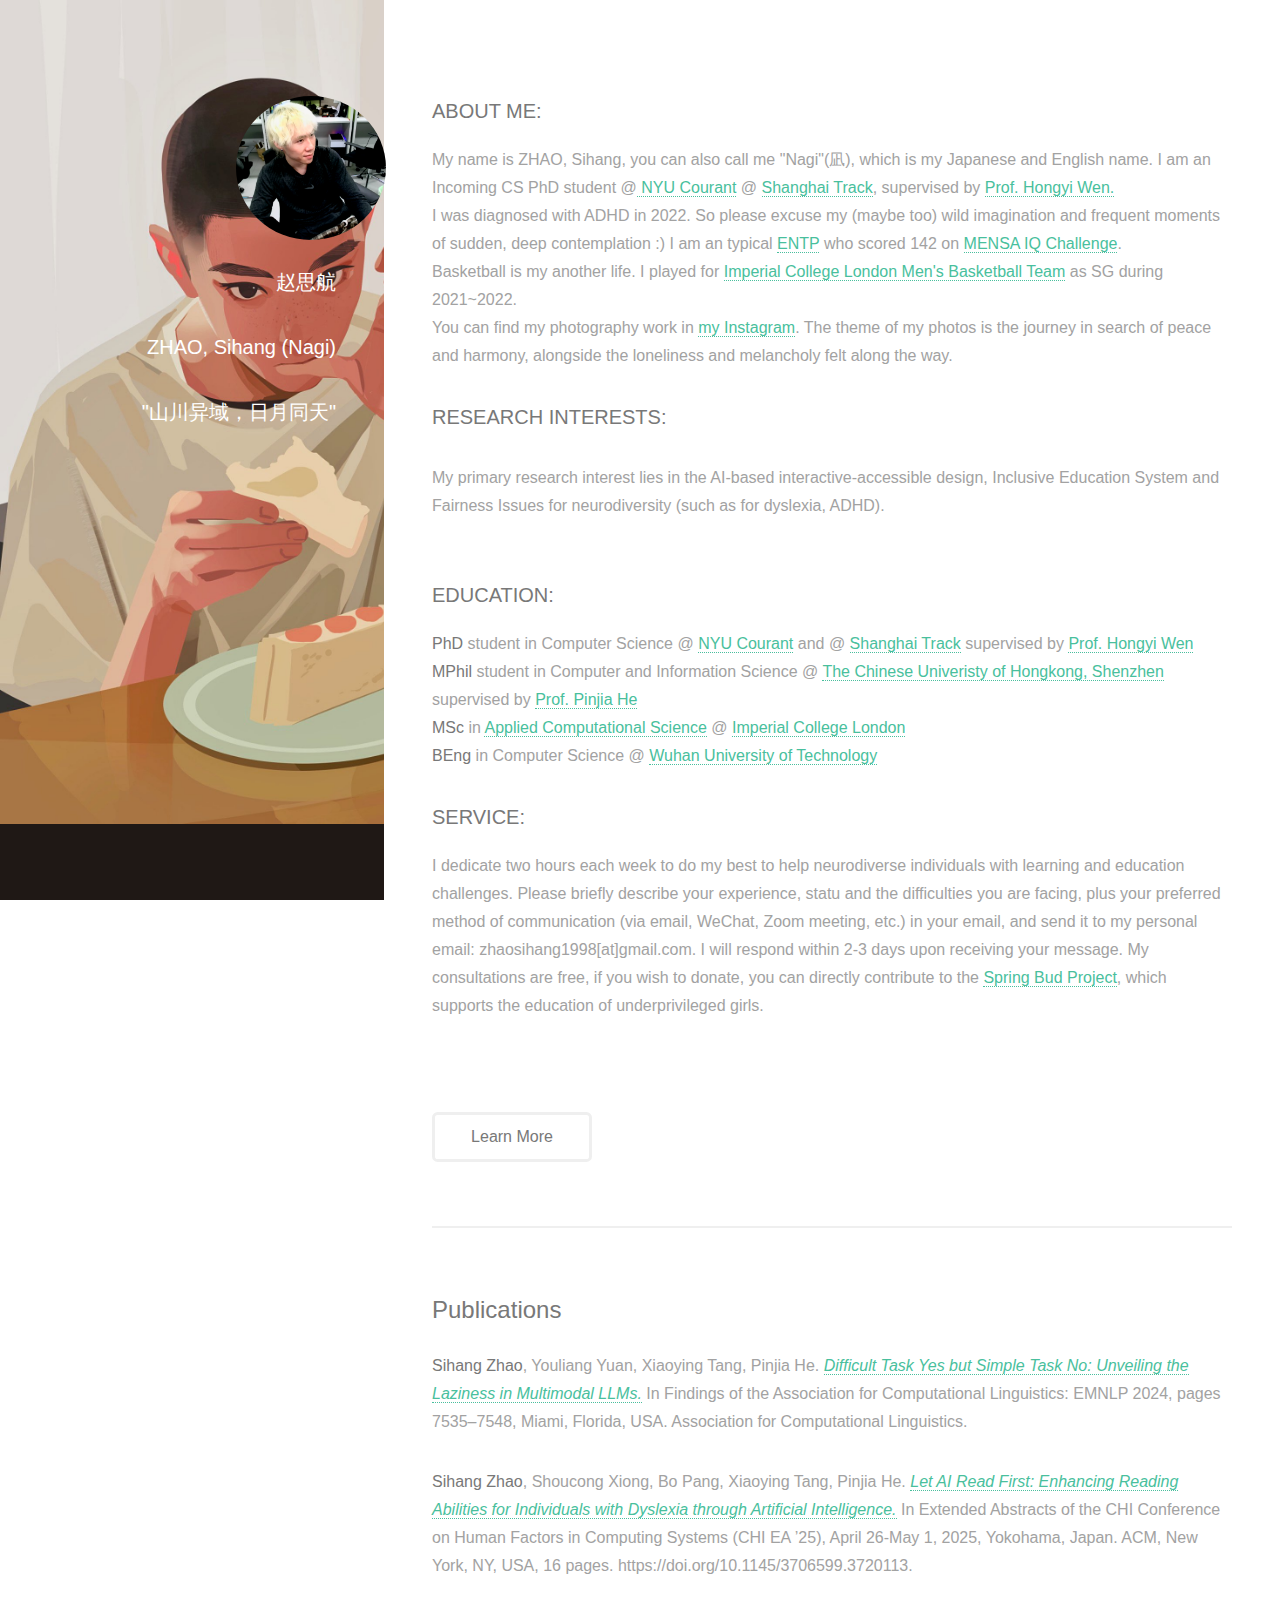
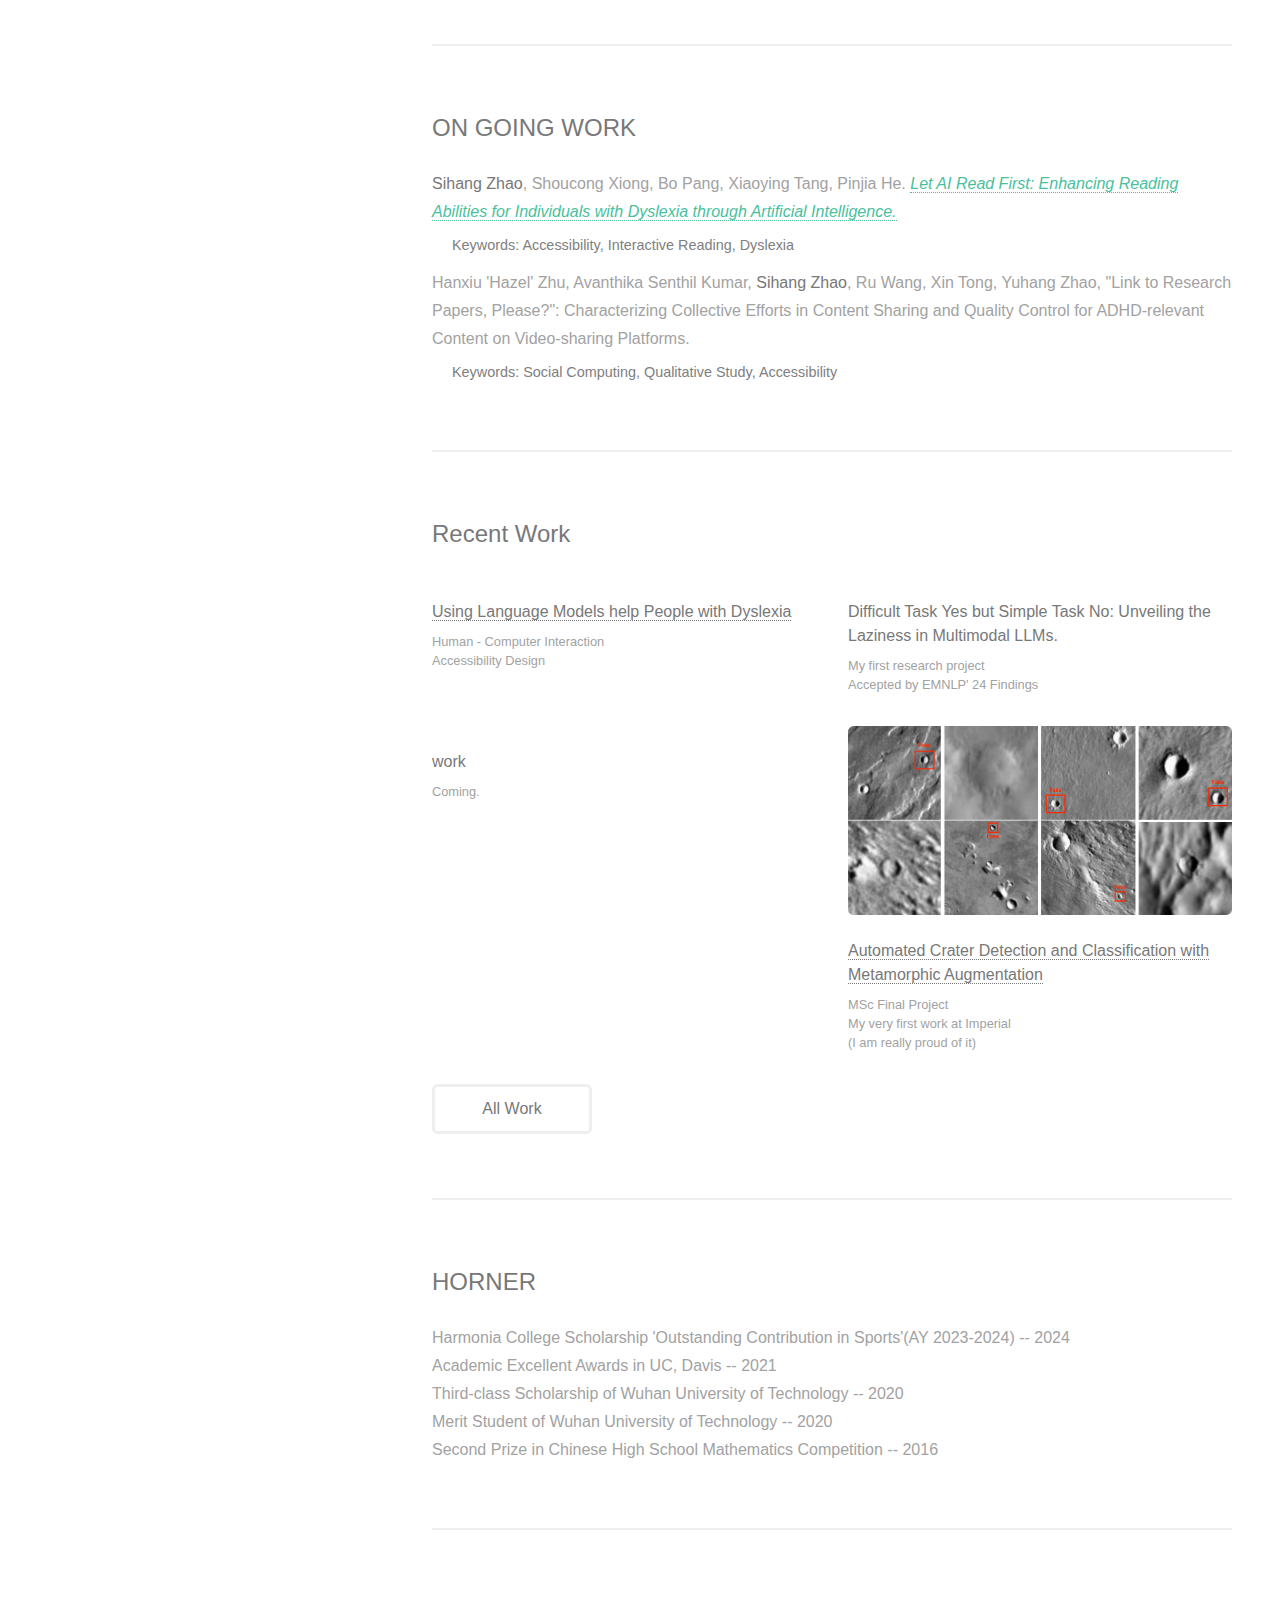
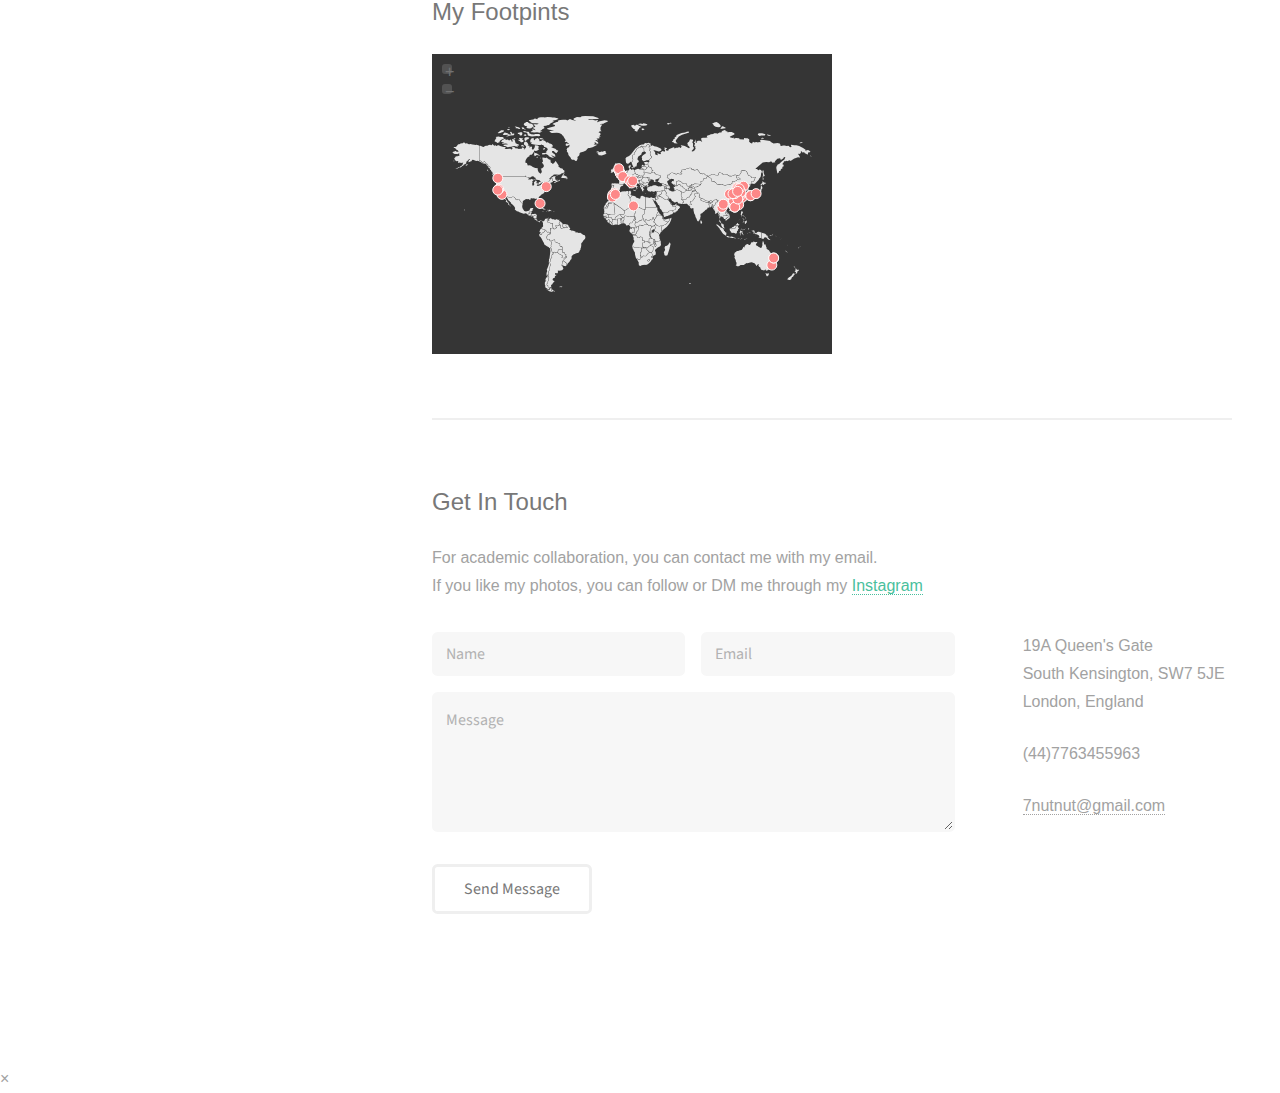
==== index.html @ daa0f3c1 "Update index.html" ====
<!DOCTYPE HTML>
<!--
	Strata by HTML5 UP
	html5up.net | @ajlkn
	Free for personal and commercial use under the CCA 3.0 license (html5up.net/license)
-->
<html>
	<head>
<!-- 		<style>
		@media screen and (max-width: 480px) {
  		/* 在小屏幕设备上强制换行 */
  		body {
    			white-space: pre-wrap;
  			}
		}
		</style> -->

		<style>
		@media screen and (max-width: 480px) {
  			/* 在小屏幕设备上要求文字在一段结束后换行 */
  			.wrap-after-line {
    			overflow-wrap: anywhere;
  			}
		}
		</style>

		<style>
		.long-text {
  			overflow-wrap: break-word; /* 控制单词内换行 */
  			word-break: break-all;  /*控制整个单词换行*/ 
  			/* width: 300px; /* 调整容器宽度，根据需要进行更改 */
		}
		</style>
		
		<style>
		@media screen and (max-width: 480px) {
  		/* 在小屏幕设备上左对齐文字 */
  		.right-align-text {
    			text-align: right;
  			}
		}
		</style>
		
		<title> Sihang ZHAO</title>
		<meta charset="utf-8" />
		<meta name="viewport" content="width=device-width, initial-scale=1, user-scalable=no" />
		<link rel="stylesheet" href="assets/css/main.css" />
	</head>
	<body class="is-preload">

		<!-- Header -->
			<header id="header">
				<div class="inner">
					
					<a href="#" class="image avatar"><img src="images/icon.png" alt="" /></a>
					<div class="right-align-text">
					<h1>
						<div class="long-text">
							<p class="wrap-after-line"><strong>赵思航</strong></p>
							<p class="wrap-after-line"><strong>ZHAO, Sihang (Nagi)</strong></p>
							<p class="wrap-after-line"><strong>"山川异域，日月同天"</strong></p></h1>
						</div>
					</div>
				</div>
			</header>
		


		<!-- Main -->
			<div id="main">

				<!-- One -->
					<section id="one">
						<header class="major">
							<h3>ABOUT ME:</h3>
						</header>
						<p>My name is ZHAO, Sihang, you can also call me "Nagi"(凪), which is my Japanese and English name. I am an Incoming CS PhD student @<a href = "https://cims.nyu.edu/dynamic/"> NYU Courant</a> @ <a href = "https://shanghai.nyu.edu/page/computer-science-phd-program"> Shanghai Track</a>, supervised by <a href = "https://whongyi.github.io/">Prof. Hongyi Wen.</a><br> I was diagnosed with ADHD in 2022. So please excuse my (maybe too) wild imagination and frequent moments of sudden, deep contemplation :) I am an typical <a href="https://www.16personalities.com/entp-personality">ENTP</a> who scored 142 on <a href="https://www.mensa.org/public/mensa-iq-challenge">MENSA IQ Challenge</a>.<br>
							Basketball is my another life. I played for <a href = "https://www.imperialcollegeunion.org/activities/a-to-z/basketball"> Imperial College London Men's Basketball Team</a> as SG during 2021~2022.<br>
							You can find my photography work in <a href = "https://www.instagram.com/akutagawa_1998/"> my Instagram</a>. The theme of my photos is the journey in search of peace and harmony, alongside the loneliness and melancholy felt along the way. <br>
							</p>
						<header class="major">
						<h3>RESEARCH INTERESTS:</h3>
							</header>
								<p><p>My primary research interest lies in the AI-based interactive-accessible design, Inclusive Education System and Fairness Issues for neurodiversity (such as for dyslexia, ADHD).<br><br>
								</p>
									<header class="major"></header>
						<h3>EDUCATION:</h3>
							</header>
								<p>
								<strong>PhD</strong> student in Computer Science @ <a href="https://cims.nyu.edu/dynamic/">NYU Courant</a>  and @ <a href="https://shanghai.nyu.edu/page/computer-science-phd-program">Shanghai Track</a> supervised by <a href="https://whongyi.github.io/">Prof. Hongyi Wen</a><br/>
								<strong>MPhil</strong> student in Computer and Information Science @ <a href="https://www.cuhk.edu.cn">The Chinese Univeristy of Hongkong, Shenzhen</a> supervised by <a href="https://pinjiahe.github.io/">Prof. Pinjia He</a><br/>
								<strong>MSc</strong> in <a href="https://www.imperial.ac.uk/study/courses/postgraduate-taught/applied-computational-science/">Applied Computational Science</a> @ <a href="https://www.imperial.ac.uk">Imperial College London</a><br/>
								<strong>BEng</strong> in Computer Science @ <a href="http://english.whut.edu.cn/">Wuhan University of Technology</a><br /></p>						
						<h3>SERVICE:</h3>
								<p>
								I dedicate two hours each week to do my best to help neurodiverse individuals with learning and education challenges. Please briefly describe your experience, statu and the difficulties you are facing, plus your preferred method of communication (via email, WeChat, Zoom meeting, etc.) in your email, and send it to my personal email: zhaosihang1998[at]gmail.com. I will respond within 2-3 days upon receiving your message. My consultations are free, if you wish to donate, you can directly contribute to the <a href="https://en.cctf.org.cn/">Spring Bud Project</a>, which supports the education of underprivileged girls. 
								</p>
						<ul class="icons">
						<li><a href="https://twitter.com/SihangZhao" class="icon brands fa-twitter"><span class="label">Twitter</span></a></li>
						<li><a href="https://github.com/akutagawa_1998" class="icon brands fa-github"><span class="label">Github</span></a></li>
						<li><a href="#" class="icon brands fa-dribbble"><span class="label">Dribbble</span></a></li>
						<li><a href="orzhao@ucdavis.edu" class="icon solid fa-envelope"><span class="label">Email</span></a></li>
					</ul>
						<ul class="actions">
							<li><a href="#" class="button">Learn More</a></li>
						</ul>
					</section>
				<!-- Three -->

				<section id="three">
					<h2>Publications</h2>
					<p>
						<b>Sihang Zhao</b>, Youliang Yuan, Xiaoying Tang, Pinjia He. <em><a href="http://arxiv.org/abs/2410.11437">Difficult Task Yes but Simple Task No: Unveiling the Laziness in Multimodal LLMs.</a></em> In Findings of the Association for Computational Linguistics: EMNLP 2024, pages 7535–7548, Miami, Florida, USA. Association for Computational Linguistics.
					</p>
					<p>
						<b>Sihang Zhao</b>, Shoucong Xiong, Bo Pang, Xiaoying Tang, Pinjia He.  <em><a href="new_page_2.html"> Let AI Read First: Enhancing Reading Abilities for Individuals with Dyslexia through Artificial Intelligence.</a></em> In Extended Abstracts of the CHI Conference on Human Factors in Computing Systems (CHI EA ’25), April 26-May 1, 2025, Yokohama, Japan. ACM, New York, NY, USA, 16 pages. https://doi.org/10.1145/3706599.3720113.<br>
					</p>
				</section>

				<section id="three">
					<h2>ON GOING WORK</h2>
					<p style="margin-bottom: 5px;">
						<b>Sihang Zhao</b>, Shoucong Xiong, Bo Pang, Xiaoying Tang, Pinjia He.  <em><a href="new_page_2.html"> Let AI Read First: Enhancing Reading Abilities for Individuals with Dyslexia through Artificial Intelligence.</em></a><br>
						<div style="margin-left: 20px; margin-bottom: 10px; font-size: 90%; color: gray;">
							Keywords: Accessibility, Interactive Reading, Dyslexia
						</div>
						<p style="margin-bottom: 5px;">
							Hanxiu 'Hazel' Zhu, Avanthika Senthil Kumar, <b>Sihang Zhao</b>, Ru Wang, Xin Tong, Yuhang Zhao, "Link to Research Papers, Please?": Characterizing Collective Efforts in Content Sharing and Quality Control for ADHD-relevant Content on Video-sharing Platforms.<br>
						</p>
						<div style="margin-left: 20px; margin-bottom: 10px; font-size: 90%; color: gray;">
							Keywords: Social Computing, Qualitative Study, Accessibility
						</div>	
				</section>

				
				<section id="two">
					<h2>Recent Work</h2>
					<div class="row">
						<!-- <article class="col-6 col-12-xsmall work-item">
							<a href="images/fulls/02.jpg" class="image fit thumb"><img src="images/Pic_AIRF.jpeg" alt="" /></a>
							<h3><a href="new_page_2.html"> Using Language Models help People with Dyslexia </a></h3>
							<p>In processing</p>
						</article> -->
						<article class="col-6 col-12-xsmall work-item">
							<a href="images/fulls/02.jpg" class="image fit thumb pdf-link" onclick="redirectToPDF()">
								<img src="images/LARF.png" alt="" />
							</a>
							<h3><a href="new_page_2.html"> Using Language Models help People with Dyslexia </a></h3>
							<p>Human - Computer Interaction</p>
							<p>Accessibility Design</p>
						</article>
						
						<script>
							function redirectToPDF() {
								// 检查点击的元素是否拥有名为"pdf-link"的类
								if (event.target.classList.contains('pdf-link')) {
									// 替换下面的PDF链接为你实际的PDF文件路径
									window.location.href = "https://github.com/Akutagawa1998/Akutagawa1998.github.io/blob/main/LARF_arXiv.pdf";
								}
							}
						</script>


						<article class="col-6 col-12-xsmall work-item">
							<a href="images/fulls/03.jpg" class="image fit thumb pdf-link" onclick="redirectToPDF_2()">
								<img src="images/LAZY.png" alt="" />
							</a>
							<h3>Difficult Task Yes but Simple Task No: Unveiling the Laziness in Multimodal LLMs.</h3>
							<p>My first research project </p>
							<p>Accepted by EMNLP' 24 Findings</p>
						</article>

						<script>
							function redirectToPDF_2() {
								// 检查点击的元素是否拥有名为"pdf-link"的类
								if (event.target.classList.contains('pdf-link')) {
									// 替换下面的PDF链接为你实际的PDF文件路径
									window.location.href = "http://arxiv.org/abs/2410.11437";
								}
							}
						</script>

					
						<article class="col-6 col-12-xsmall work-item">
							<a href="images/fulls/04.jpg" class="image fit thumb"><img src="images/thumbs/04.jpg" alt="" /></a>
							<h3>work</h3>
							<p>Coming.</p>
						</article>

						<article class="col-6 col-12-xsmall work-item">
							<a href="images/fulls/01.jpeg" class="image fit thumb"> <img src="images/crater/crater_4.png" alt="" /></a>
							<h3><a href="new_page.html"> Automated Crater Detection and Classification with Metamorphic Augmentation</a></h3>
							<p>MSc Final Project</p>
							<p>My very first work at Imperial</p>
							<p>(I am really proud of it)</p>
						</article>
					</div>
					<ul class="actions">
						<li><a href="new_page.html" class="button">All Work</a></li>
					</ul>
				</section>

				<!-- <section id="Four">
					<h2>More About Me</h2>
					<p>
					I was diagnosed with ADHD in 2022. So please excuse my (maybe too) wild imagination and frequent moments of sudden, deep contemplation :)<br>
					I am an typical <a href="https://www.16personalities.com/entp-personality">ENTP</a> who scored 142 on <a href="https://www.mensa.org/public/mensa-iq-challenge">MENSA IQ Challenge</a>.<br>
					I played for <a href = "https://www.imperialcollegeunion.org/activities/a-to-z/basketball"> Imperial College London Men's Basketball Team</a> as SG during 2021~2022.<br>
					I love taking photos, you can find my work in <a href = "https://www.instagram.com/akutagawa_1998/"> my Instagram</a>. The theme of my photos is the journey in search of peace and harmony, alongside the loneliness and melancholy felt along the way. I have dedicated my life to fostering harmony, equality, and mutual understanding among people.
					</p>
				</section> -->

				<!-- Three -->
				<section id="threee">
					<h2>HORNER</h2>
					<p>
					Harmonia College Scholarship 'Outstanding Contribution in Sports'(AY 2023-2024) -- 2024<br>
					Academic Excellent Awards in UC, Davis  -- 2021<br>
					Third-class Scholarship of Wuhan University of Technology   -- 2020<br>
					Merit Student of Wuhan University of Technology  -- 2020<br>
					Second Prize in Chinese High School Mathematics Competition  -- 2016<br>
					</p>
				</section>
				<!-- Two -->

				<section id="four"></section>
				<h2>My Footpints</h2>
				<head>
					<!-- 引入jQuery框架（必要的依赖） -->
					<script type="text/javascript" src="jVectorMap-Footprint-master/js/jquery-1.9.1.min.js"></script>
					<!-- 引入jVectorMap库（地图主要功能） -->
					<script type="text/javascript" src="jVectorMap-Footprint-master/js/jquery-jvectormap-1.2.2.min.js"></script>
					<!-- 引入jVectorMap的样式表，用于设置地图的默认样式 -->
					<link href="jVectorMap-Footprint-master/js/jquery-jvectormap-1.2.2.css" rel="stylesheet" media="screen">
					<!-- 引入世界地图数据库 -->
					<script type="text/javascript" src="jVectorMap-Footprint-master/js/jquery-jvectormap-world-mill.js"></script>
				</head>
				<body>
					<!-- 地图容器 -->
					<!-- 说明：`id="map"` 是地图的挂载点，需要设置明确的宽高才能正常显示 -->
					<div id="map" style="width: 400px; height: 300px; background-color:#353535;"></div>
			
					<script>
						// 初始化地图
						$('#map').vectorMap({
							// 设置使用的地图数据库
							// 'world_mill' 表示世界地图
							map: 'world_mill',
			
							// 地图背景颜色，'transparent' 表示透明背景
							backgroundColor: 'transparent',
			
							// 缩放范围设置
							zoomMin: 0.9, // 最小缩放比例
							zoomMax: 2.4, // 最大缩放比例
			
							// 地图的初始焦点
							focusOn: {
								x: 0.55, // x轴坐标（0到1）
								y: 2,    // y轴坐标（0到1）
								scale: 0.9 // 初始缩放比例
							},
			
							// 区域样式设置
							regionStyle: {
								initial: {
									// 区域的初始填充颜色
									fill: '#e5e5e5',
									// 填充透明度（1为完全不透明）
									"fill-opacity": 1,
									// 边框颜色（默认无边框）
									stroke: 'none',
									// 边框宽度
									"stroke-width": 0,
									// 边框透明度
									"stroke-opacity": 1
								},
								hover: {
									// 鼠标悬停时区域的高亮颜色
									fill: '#ccc',
									// 高亮透明度
									"fill-opacity": 0.8
								},
								selected: {
									// 区域被选中时的颜色
									fill: 'yellow'
								}
							},
			
							// 标记点（如城市、地点）的样式设置
							markerStyle: {
								initial: {
									// 标记点的填充颜色
									fill: '#fd8888',
									// 标记点的描边颜色
									stroke: '#fff'
								},
								hover: {
									// 鼠标悬停时标记点的填充颜色
									fill: '#fd2020',
									// 鼠标悬停时标记点的描边颜色
									stroke: '#fff',
									// 悬停时填充透明度
									"fill-opacity": 0.8
								}
							},
							markers: [ // 足迹位置

							// {latLng: [经度（保留两位小数）, 纬度（保留两位小数）], name: '城市名称'},
							// 推荐查询经纬度网站：http://www.gpsspg.com/maps.htm
					
							{latLng: [39.90, 116.41], name: 'Beijing'},
    {latLng: [31.24, 121.50], name: 'Shanghai'},
    {latLng: [51.51, -0.13], name: 'London'}, // 伦敦
    {latLng: [51.51, -0.13], name: 'Briton'}, // Briton (同伦敦)
    {latLng: [53.80, -1.58], name: 'Leeds'}, // 利兹
    {latLng: [54.78, -1.58], name: 'Durham'}, // 杜伦
    {latLng: [48.86, 2.35], name: 'Paris'}, // 巴黎
    {latLng: [45.47, 9.19], name: 'Milan'}, // 米兰
    {latLng: [43.77, 11.25], name: 'Florence'}, // 弗洛伦萨
    {latLng: [45.44, 12.33], name: 'Venice'}, // 威尼斯
    {latLng: [35.18, -5.77], name: 'Chefchaouen'}, // 舍夫沙万
    {latLng: [33.59, -7.61], name: 'Casablanca'}, // 卡萨布兰卡
    {latLng: [31.63, -7.99], name: 'Marrakech'}, // 马拉喀什
    {latLng: [33.98, -4.98], name: 'Fes'}, // 菲斯
    {latLng: [40.71, -74.01], name: 'New York'}, // 纽约
    {latLng: [34.05, -118.25], name: 'Los Angeles'}, // 洛杉矶
    {latLng: [38.58, -121.49], name: 'Sacramento'}, // 萨克拉门托
    {latLng: [37.77, -122.42], name: 'San Francisco'}, // 旧金山
    {latLng: [47.61, -122.33], name: 'Seattle'}, // 西雅图
    {latLng: [25.76, -80.19], name: 'Miami'}, // 迈阿密
    {latLng: [32.78, 129.83], name: 'Nagasaki'}, // 长崎
    {latLng: [32.91, 130.18], name: 'Isahaya'}, // 島原
    {latLng: [34.69, 135.50], name: 'Osaka'}, // 大阪
    {latLng: [-33.87, 151.21], name: 'Sydney'}, // 悉尼
    {latLng: [-27.47, 153.02], name: 'Brisbane'}, // 布里斯班
    {latLng: [-27.47, 153.02], name: 'Queensland'}, // 昆士兰
    {latLng: [22.31, 114.17], name: 'Hong Kong'}, // 香港
    {latLng: [22.53, 114.05], name: 'Shenzhen'}, // 深圳
    {latLng: [30.58, 114.31], name: 'Wuhan'}, // 武汉
    {latLng: [22.00, 101.41], name: 'Xishuangbanna'}, // 西双版纳
	{latLng: [32.06, 118.78], name: 'Nanjing'}, // 南京
    {latLng: [28.23, 112.93], name: 'Changsha'}, // 长沙
    {latLng: [41.11, 122.99], name: 'Anshan'}, // 鞍山
    {latLng: [36.07, 120.38], name: 'Qingdao'}, // 青岛
    {latLng: [39.13, 117.20], name: 'Tianjin'}, // 天津
    {latLng: [24.48, 118.08], name: 'Xiamen'}, // 厦门
    {latLng: [22.31, 114.17], name: 'Hong Kong'}, // 香港
    {latLng: [29.88, 117.18], name: 'Jingdezhen'}, // 景德镇
    {latLng: [25.04, 102.71], name: 'Kunming'}, // 昆明
    {latLng: [38.93, 118.67], name: 'Qinhuangdao'}, // 秦皇岛
	{latLng: [23.41, 13.10], name: 'Sahara Desert'}, // 撒哈拉沙漠
	{latLng: [34.34, 108.94], name: 'Xi\'an'},
    {latLng: [34.75, 113.62], name: 'Zhengzhou'}, // 郑州
    {latLng: [34.79, 114.35], name: 'Kaifeng'}, // 开封
    {latLng: [34.68, 112.44], name: 'Luoyang'}, // 洛阳
    {latLng: [36.65, 117.03], name: 'Jinan'} // 济南
]
					
							
						});
					</script>
				</body>	



				<!-- four-->
					<section id="four">
						<h2>Get In Touch</h2>
						<p>For academic collaboration, you can contact me with my email.<br>
							If you like my photos, you can follow or DM me through my <a href="https://www.instagram.com/akutagawa_1998?" />Instagram </a>
						</p>
						<div class="row">
							<div class="col-8 col-12-small">
								<form method="post" action="#">
									<div class="row gtr-uniform gtr-50">
										<div class="col-6 col-12-xsmall"><input type="text" name="name" id="name" placeholder="Name" /></div>
										<div class="col-6 col-12-xsmall"><input type="email" name="email" id="email" placeholder="Email" /></div>
										<div class="col-12"><textarea name="message" id="message" placeholder="Message" rows="4"></textarea></div>
									</div>
								</form>
								<ul class="actions">
									<li><input type="submit" value="Send Message" /></li>
								</ul>
							</div>
							<div class="col-4 col-12-small">
								<ul class="labeled-icons">
									<li>
										<h3 class="icon solid fa-home"><span class="label">Address</span></h3>
										19A Queen's Gate<br />
										South Kensington, SW7 5JE<br />
										London, England
									</li>
									<li>
										<h3 class="icon solid fa-mobile-alt"><span class="label">Phone</span></h3>
										(44)7763455963
									</li>
									<li>
										<h3 class="icon solid fa-envelope"><span class="label">Email</span></h3>
										<a href="#">7nutnut@gmail.com</a>
									</li>
								</ul>
							</div>
						</div>
					</section>

					<section id="six" style="display: none;">
						<h2>Page Viewers IP</h2>
						<script type="text/javascript" id="clustrmaps" src="//clustrmaps.com/map_v2.js?d=yuBz1O5PBgsbw002s-RYbrxGsP9U-SOa30bpBleiSJc&cl=ffffff&w=a"></script>
						<!-- <script type="text/javascript" id="clstr_globe" src="//clustrmaps.com/globe.js?d=yuBz1O5PBgsbw002s-RYbrxGsP9U-SOa30bpBleiSJc"></script> -->
					</section>

				<!-- Four -->
<!-- 				
					<section id="four">
						<h2>Elements</h2>

						<section>
							<h4>Text</h4>
							<p>This is <b>bold</b> and this is <strong>strong</strong>. This is <i>italic</i> and this is <em>emphasized</em>.
							This is <sup>superscript</sup> text and this is <sub>subscript</sub> text.
							This is <u>underlined</u> and this is code: <code>for (;;) { ... }</code>. Finally, <a href="#">this is a link</a>.</p>
							<hr />
							<header>
								<h4>Heading with a Subtitle</h4>
								<p>Lorem ipsum dolor sit amet nullam id egestas urna aliquam</p>
							</header>
							<p>Nunc lacinia ante nunc ac lobortis. Interdum adipiscing gravida odio porttitor sem non mi integer non faucibus ornare mi ut ante amet placerat aliquet. Volutpat eu sed ante lacinia sapien lorem accumsan varius montes viverra nibh in adipiscing blandit tempus accumsan.</p>
							<header>
								<h5>Heading with a Subtitle</h5>
								<p>Lorem ipsum dolor sit amet nullam id egestas urna aliquam</p>
							</header>
							<p>Nunc lacinia ante nunc ac lobortis. Interdum adipiscing gravida odio porttitor sem non mi integer non faucibus ornare mi ut ante amet placerat aliquet. Volutpat eu sed ante lacinia sapien lorem accumsan varius montes viverra nibh in adipiscing blandit tempus accumsan.</p>
							<hr />
							<h2>Heading Level 2</h2>
							<h3>Heading Level 3</h3>
							<h4>Heading Level 4</h4>
							<h5>Heading Level 5</h5>
							<h6>Heading Level 6</h6>
							<hr />
							<h5>Blockquote</h5>
							<blockquote>Fringilla nisl. Donec accumsan interdum nisi, quis tincidunt felis sagittis eget tempus euismod. Vestibulum ante ipsum primis in faucibus vestibulum. Blandit adipiscing eu felis iaculis volutpat ac adipiscing accumsan faucibus. Vestibulum ante ipsum primis in faucibus lorem ipsum dolor sit amet nullam adipiscing eu felis.</blockquote>
							<h5>Preformatted</h5>
							<pre><code>i = 0;

while (!deck.isInOrder()) {
print 'Iteration ' + i;
deck.shuffle();
i++;
}

print 'It took ' + i + ' iterations to sort the deck.';</code></pre>
						</section>

						<section>
							<h4>Lists</h4>
							<div class="row">
								<div class="col-6 col-12-xsmall">
									<h5>Unordered</h5>
									<ul>
										<li>Dolor pulvinar etiam magna etiam.</li>
										<li>Sagittis adipiscing lorem eleifend.</li>
										<li>Felis enim feugiat dolore viverra.</li>
									</ul>
									<h5>Alternate</h5>
									<ul class="alt">
										<li>Dolor pulvinar etiam magna etiam.</li>
										<li>Sagittis adipiscing lorem eleifend.</li>
										<li>Felis enim feugiat dolore viverra.</li>
									</ul>
								</div>
								<div class="col-6 col-12-xsmall">
									<h5>Ordered</h5>
									<ol>
										<li>Dolor pulvinar etiam magna etiam.</li>
										<li>Etiam vel felis at lorem sed viverra.</li>
										<li>Felis enim feugiat dolore viverra.</li>
										<li>Dolor pulvinar etiam magna etiam.</li>
										<li>Etiam vel felis at lorem sed viverra.</li>
										<li>Felis enim feugiat dolore viverra.</li>
									</ol>
									<h5>Icons</h5>
									<ul class="icons">
										<li><a href="#" class="icon brands fa-twitter"><span class="label">Twitter</span></a></li>
										<li><a href="#" class="icon brands fa-facebook-f"><span class="label">Facebook</span></a></li>
										<li><a href="#" class="icon brands fa-instagram"><span class="label">Instagram</span></a></li>
										<li><a href="#" class="icon brands fa-github"><span class="label">Github</span></a></li>
										<li><a href="#" class="icon brands fa-dribbble"><span class="label">Dribbble</span></a></li>
										<li><a href="#" class="icon brands fa-tumblr"><span class="label">Tumblr</span></a></li>
									</ul>
								</div>
							</div>
							<h5>Actions</h5>
							<ul class="actions">
								<li><a href="#" class="button primary">Default</a></li>
								<li><a href="#" class="button">Default</a></li>
							</ul>
							<ul class="actions small">
								<li><a href="#" class="button primary small">Small</a></li>
								<li><a href="#" class="button small">Small</a></li>
							</ul>
							<div class="row">
								<div class="col-6 col-12-small">
									<ul class="actions stacked">
										<li><a href="#" class="button primary">Default</a></li>
										<li><a href="#" class="button">Default</a></li>
									</ul>
								</div>
								<div class="col-6 col-12-small">
									<ul class="actions stacked">
										<li><a href="#" class="button primary small">Small</a></li>
										<li><a href="#" class="button small">Small</a></li>
									</ul>
								</div>
								<div class="col-6 col-12-small">
									<ul class="actions stacked">
										<li><a href="#" class="button primary fit">Default</a></li>
										<li><a href="#" class="button fit">Default</a></li>
									</ul>
								</div>
								<div class="col-6 col-12-small">
									<ul class="actions stacked">
										<li><a href="#" class="button primary small fit">Small</a></li>
										<li><a href="#" class="button small fit">Small</a></li>
									</ul>
								</div>
							</div>
						</section>

						<section>
							<h4>Table</h4>
							<h5>Default</h5>
							<div class="table-wrapper">
								<table>
									<thead>
										<tr>
											<th>Name</th>
											<th>Description</th>
											<th>Price</th>
										</tr>
									</thead>
									<tbody>
										<tr>
											<td>Item One</td>
											<td>Ante turpis integer aliquet porttitor.</td>
											<td>29.99</td>
										</tr>
										<tr>
											<td>Item Two</td>
											<td>Vis ac commodo adipiscing arcu aliquet.</td>
											<td>19.99</td>
										</tr>
										<tr>
											<td>Item Three</td>
											<td> Morbi faucibus arcu accumsan lorem.</td>
											<td>29.99</td>
										</tr>
										<tr>
											<td>Item Four</td>
											<td>Vitae integer tempus condimentum.</td>
											<td>19.99</td>
										</tr>
										<tr>
											<td>Item Five</td>
											<td>Ante turpis integer aliquet porttitor.</td>
											<td>29.99</td>
										</tr>
									</tbody>
									<tfoot>
										<tr>
											<td colspan="2"></td>
											<td>100.00</td>
										</tr>
									</tfoot>
								</table>
							</div>

							<h5>Alternate</h5>
							<div class="table-wrapper">
								<table class="alt">
									<thead>
										<tr>
											<th>Name</th>
											<th>Description</th>
											<th>Price</th>
										</tr>
									</thead>
									<tbody>
										<tr>
											<td>Item One</td>
											<td>Ante turpis integer aliquet porttitor.</td>
											<td>29.99</td>
										</tr>
										<tr>
											<td>Item Two</td>
											<td>Vis ac commodo adipiscing arcu aliquet.</td>
											<td>19.99</td>
										</tr>
										<tr>
											<td>Item Three</td>
											<td> Morbi faucibus arcu accumsan lorem.</td>
											<td>29.99</td>
										</tr>
										<tr>
											<td>Item Four</td>
											<td>Vitae integer tempus condimentum.</td>
											<td>19.99</td>
										</tr>
										<tr>
											<td>Item Five</td>
											<td>Ante turpis integer aliquet porttitor.</td>
											<td>29.99</td>
										</tr>
									</tbody>
									<tfoot>
										<tr>
											<td colspan="2"></td>
											<td>100.00</td>
										</tr>
									</tfoot>
								</table>
							</div>
						</section>

						<section>
							<h4>Buttons</h4>
							<ul class="actions">
								<li><a href="#" class="button primary">Primary</a></li>
								<li><a href="#" class="button">Default</a></li>
							</ul>
							<ul class="actions">
								<li><a href="#" class="button large">Large</a></li>
								<li><a href="#" class="button">Default</a></li>
								<li><a href="#" class="button small">Small</a></li>
							</ul>
							<ul class="actions fit">
								<li><a href="#" class="button primary fit">Fit</a></li>
								<li><a href="#" class="button fit">Fit</a></li>
							</ul>
							<ul class="actions fit small">
								<li><a href="#" class="button primary fit small">Fit + Small</a></li>
								<li><a href="#" class="button fit small">Fit + Small</a></li>
							</ul>
							<ul class="actions">
								<li><a href="#" class="button primary icon solid fa-download">Icon</a></li>
								<li><a href="#" class="button icon solid fa-download">Icon</a></li>
							</ul>
							<ul class="actions">
								<li><span class="button primary disabled">Primary</span></li>
								<li><span class="button disabled">Default</span></li>
							</ul>
						</section>

						<section>
							<h4>Form</h4>
							<form method="post" action="#">
								<div class="row gtr-uniform gtr-50">
									<div class="col-6 col-12-xsmall">
										<input type="text" name="demo-name" id="demo-name" value="" placeholder="Name" />
									</div>
									<div class="col-6 col-12-xsmall">
										<input type="email" name="demo-email" id="demo-email" value="" placeholder="Email" />
									</div>
									<div class="col-12">
										<select name="demo-category" id="demo-category">
											<option value="">- Category -</option>
											<option value="1">Manufacturing</option>
											<option value="1">Shipping</option>
											<option value="1">Administration</option>
											<option value="1">Human Resources</option>
										</select>
									</div>
									<div class="col-4 col-12-small">
										<input type="radio" id="demo-priority-low" name="demo-priority" checked>
										<label for="demo-priority-low">Low Priority</label>
									</div>
									<div class="col-4 col-12-small">
										<input type="radio" id="demo-priority-normal" name="demo-priority">
										<label for="demo-priority-normal">Normal Priority</label>
									</div>
									<div class="col-4 col-12-small">
										<input type="radio" id="demo-priority-high" name="demo-priority">
										<label for="demo-priority-high">High Priority</label>
									</div>
									<div class="col-6 col-12-small">
										<input type="checkbox" id="demo-copy" name="demo-copy">
										<label for="demo-copy">Email me a copy of this message</label>
									</div>
									<div class="col-6 col-12-small">
										<input type="checkbox" id="demo-human" name="demo-human" checked>
										<label for="demo-human">I am a human and not a robot</label>
									</div>
									<div class="col-12">
										<textarea name="demo-message" id="demo-message" placeholder="Enter your message" rows="6"></textarea>
									</div>
									<div class="col-12">
										<ul class="actions">
											<li><input type="submit" value="Send Message" class="primary" /></li>
											<li><input type="reset" value="Reset" /></li>
										</ul>
									</div>
								</div>
							</form>
						</section>

						<section>
							<h4>Image</h4>
							<h5>Fit</h5>
							<div class="box alt">
								<div class="row gtr-50 gtr-uniform">
									<div class="col-12"><span class="image fit"><img src="images/fulls/05.jpg" alt="" /></span></div>
									<div class="col-4"><span class="image fit"><img src="images/thumbs/01.jpg" alt="" /></span></div>
									<div class="col-4"><span class="image fit"><img src="images/thumbs/02.jpg" alt="" /></span></div>
									<div class="col-4"><span class="image fit"><img src="images/thumbs/03.jpg" alt="" /></span></div>
									<div class="col-4"><span class="image fit"><img src="images/thumbs/04.jpg" alt="" /></span></div>
									<div class="col-4"><span class="image fit"><img src="images/thumbs/05.jpg" alt="" /></span></div>
									<div class="col-4"><span class="image fit"><img src="images/thumbs/06.jpg" alt="" /></span></div>
									<div class="col-4"><span class="image fit"><img src="images/thumbs/03.jpg" alt="" /></span></div>
									<div class="col-4"><span class="image fit"><img src="images/thumbs/02.jpg" alt="" /></span></div>
									<div class="col-4"><span class="image fit"><img src="images/thumbs/01.jpg" alt="" /></span></div>
								</div>
							</div>
							<h5>Left &amp; Right</h5>
							<p><span class="image left"><img src="images/avatar.jpg" alt="" /></span>Fringilla nisl. Donec accumsan interdum nisi, quis tincidunt felis sagittis eget. tempus euismod. Vestibulum ante ipsum primis in faucibus vestibulum. Blandit adipiscing eu felis iaculis volutpat ac adipiscing accumsan eu faucibus. Integer ac pellentesque praesent tincidunt felis sagittis eget. tempus euismod. Vestibulum ante ipsum primis in faucibus vestibulum. Blandit adipiscing eu felis iaculis volutpat ac adipiscing accumsan eu faucibus. Integer ac pellentesque praesent. Donec accumsan interdum nisi, quis tincidunt felis sagittis eget. tempus euismod. Vestibulum ante ipsum primis in faucibus vestibulum. Blandit adipiscing eu felis iaculis volutpat ac adipiscing accumsan eu faucibus. Integer ac pellentesque praesent tincidunt felis sagittis eget. tempus euismod. Vestibulum ante ipsum primis in faucibus vestibulum. Blandit adipiscing eu felis iaculis volutpat ac adipiscing accumsan eu faucibus. Integer ac pellentesque praesent.</p>
							<p><span class="image right"><img src="images/avatar.jpg" alt="" /></span>Fringilla nisl. Donec accumsan interdum nisi, quis tincidunt felis sagittis eget. tempus euismod. Vestibulum ante ipsum primis in faucibus vestibulum. Blandit adipiscing eu felis iaculis volutpat ac adipiscing accumsan eu faucibus. Integer ac pellentesque praesent tincidunt felis sagittis eget. tempus euismod. Vestibulum ante ipsum primis in faucibus vestibulum. Blandit adipiscing eu felis iaculis volutpat ac adipiscing accumsan eu faucibus. Integer ac pellentesque praesent. Donec accumsan interdum nisi, quis tincidunt felis sagittis eget. tempus euismod. Vestibulum ante ipsum primis in faucibus vestibulum. Blandit adipiscing eu felis iaculis volutpat ac adipiscing accumsan eu faucibus. Integer ac pellentesque praesent tincidunt felis sagittis eget. tempus euismod. Vestibulum ante ipsum primis in faucibus vestibulum. Blandit adipiscing eu felis iaculis volutpat ac adipiscing accumsan eu faucibus. Integer ac pellentesque praesent.</p>
						</section>

					</section> -->
				

			</div>

		<!-- Footer -->
			<footer id="footer">
				<div class="inner">
					<!-- <ul class="icons">
						<li><a href="#" class="icon brands fa-twitter"><span class="label">Twitter</span></a></li>
						<li><a href="#" class="icon brands fa-github"><span class="label">Github</span></a></li>
						<li><a href="#" class="icon brands fa-dribbble"><span class="label">Dribbble</span></a></li>
						<li><a href="#" class="icon solid fa-envelope"><span class="label">Email</span></a></li>
					</ul> -->
					<ul class="copyright">
						<li>&copy; 2023 by Sihang</li><li>Design: Sihang via HTML5 UP</li>
					</ul>
				</div>
			</footer>


		<!-- Scripts -->
			<script src="assets/js/jquery.min.js"></script>
			<script src="assets/js/jquery.poptrox.min.js"></script>
			<script src="assets/js/browser.min.js"></script>
			<script src="assets/js/breakpoints.min.js"></script>
			<script src="assets/js/util.js"></script>
			<script src="assets/js/main.js"></script>

		<!-- The Modal Structure -->
			<div id="myModal" class="modal">
				<span class="close">&times;</span>
				<img class="modal-content" id="img01">
				<div id="caption"></div>
  			</div>

	</body>
	
</html>
---- assets/css/main.css ----
@charset "UTF-8";
@import url("fontawesome-all.min.css");
@import url("https://fonts.googleapis.com/css?family=Source+Sans+Pro:400,400italic");
/*
	Strata by HTML5 UP
	html5up.net | @ajlkn
	Free for personal and commercial use under the CCA 3.0 license (html5up.net/license)
*/
html, body, div, span, applet, object,
iframe, h1, h2, h3, h4, h5, h6, p, blockquote,
pre, a, abbr, acronym, address, big, cite,
code, del, dfn, em, img, ins, kbd, q, s, samp,
small, strike, strong, sub, sup, tt, var, b,
u, i, center, dl, dt, dd, ol, ul, li, fieldset,
form, label, legend, table, caption, tbody,
tfoot, thead, tr, th, td, article, aside,
canvas, details, embed, figure, figcaption,
footer, header, hgroup, menu, nav, output, ruby,
section, summary, time, mark, audio, video {
  margin: 0;
  padding: 0;
  border: 0;
  font-size: 100%;
  font: inherit;
  vertical-align: baseline;
}

article, aside, details, figcaption, figure,
footer, header, hgroup, menu, nav, section {
  display: block;
}

body {
  line-height: 1;
}

ol, ul {
  list-style: none;
}

blockquote, q {
  quotes: none;
}
blockquote:before, blockquote:after, q:before, q:after {
  content: "";
  content: none;
}

table {
  border-collapse: collapse;
  border-spacing: 0;
}

body {
  -webkit-text-size-adjust: none;
}

mark {
  background-color: transparent;
  color: inherit;
}

input::-moz-focus-inner {
  border: 0;
  padding: 0;
}

input, select, textarea {
  -moz-appearance: none;
  -webkit-appearance: none;
  appearance: none;
}

/* Basic */
html {
  box-sizing: border-box;
}

*, *:before, *:after {
  box-sizing: inherit;
}

body {
  background: #fff;
}
body.is-preload *, body.is-preload *:before, body.is-preload *:after {
  animation: none !important;
  transition: none !important;
}

body, input, select, textarea {
  color: #a2a2a2;
  font-family: "Source Sans Pro", Helvetica, sans-serif;
  font-size: 16pt;
  font-weight: 400;
  line-height: 1.75em;
}

a {
  transition: color 0.2s ease-in-out, border-color 0.2s ease-in-out;
  border-bottom: dotted 1px;
  color: #49bf9d;
  text-decoration: none;
}
a:hover {
  border-bottom-color: transparent;
  color: #49bf9d !important;
  text-decoration: none;
}

strong, b {
  color: #787878;
  font-weight: 400;
}

em, i {
  font-style: italic;
}

p {
  margin: 0 0 2em 0;
}

h1, h2, h3, h4, h5, h6 {
  color: #787878;
  font-weight: 400;
  line-height: 1em;
  margin: 0 0 1em 0;
}
h1 a, h2 a, h3 a, h4 a, h5 a, h6 a {
  color: inherit;
  text-decoration: none;
}

h1 {
  font-size: 2em;
  line-height: 1.5em;
}

h2 {
  font-size: 1.5em;
  line-height: 1.5em;
}

h3 {
  font-size: 1.25em;
  line-height: 1.5em;
}

h4 {
  font-size: 1.1em;
  line-height: 1.5em;
}

h5 {
  font-size: 0.9em;
  line-height: 1.5em;
}

h6 {
  font-size: 0.7em;
  line-height: 1.5em;
}

sub {
  font-size: 0.8em;
  position: relative;
  top: 0.5em;
}

sup {
  font-size: 0.8em;
  position: relative;
  top: -0.5em;
}

hr {
  border: 0;
  border-bottom: solid 2px #efefef;
  margin: 2em 0;
}
hr.major {
  margin: 3em 0;
}

blockquote {
  border-left: solid 6px #efefef;
  font-style: italic;
  margin: 0 0 2em 0;
  padding: 0.5em 0 0.5em 1.5em;
}

code {
  background: #f7f7f7;
  border-radius: 0.35em;
  border: solid 2px #efefef;
  font-family: "Courier New", monospace;
  font-size: 0.9em;
  margin: 0 0.25em;
  padding: 0.25em 0.65em;
}

pre {
  -webkit-overflow-scrolling: touch;
  font-family: "Courier New", monospace;
  font-size: 0.9em;
  margin: 0 0 2em 0;
}
pre code {
  display: block;
  line-height: 1.75em;
  padding: 1em 1.5em;
  overflow-x: auto;
}

.align-left {
  text-align: left;
}

.align-center {
  text-align: center;
}

.align-right {
  text-align: right;
}

/* Container */
.container {
  margin: 0 auto;
  max-width: calc(100% - 4em);
  width: 100%;
}
.container.xsmall {
  width: 25%;
}
.container.small {
  width: 50%;
}
.container.medium {
  width: 75%;
}
.container.large {
  width: 125%;
}
.container.xlarge {
  width: 150%;
}
.container.max {
  width: 100%;
}
@media screen and (max-width: 980px) {
  .container {
    width: 100% !important;
    max-width: 100% !important;
  }
}
@media screen and (max-width: 480px) {
  .container {
    max-width: calc(100% - 3em);
  }
}

/* Row */
.row {
  display: flex;
  flex-wrap: wrap;
  box-sizing: border-box;
  align-items: stretch;
}
.row > * {
  box-sizing: border-box;
}
.row.gtr-uniform > * > :last-child {
  margin-bottom: 0;
}
.row.aln-left {
  justify-content: flex-start;
}
.row.aln-center {
  justify-content: center;
}
.row.aln-right {
  justify-content: flex-end;
}
.row.aln-top {
  align-items: flex-start;
}
.row.aln-middle {
  align-items: center;
}
.row.aln-bottom {
  align-items: flex-end;
}
.row > .imp {
  order: -1;
}
.row > .col-1 {
  width: 8.3333333333%;
}
.row > .off-1 {
  margin-left: 8.3333333333%;
}
.row > .col-2 {
  width: 16.6666666667%;
}
.row > .off-2 {
  margin-left: 16.6666666667%;
}
.row > .col-3 {
  width: 25%;
}
.row > .off-3 {
  margin-left: 25%;
}
.row > .col-4 {
  width: 33.3333333333%;
}
.row > .off-4 {
  margin-left: 33.3333333333%;
}
.row > .col-5 {
  width: 41.6666666667%;
}
.row > .off-5 {
  margin-left: 41.6666666667%;
}
.row > .col-6 {
  width: 50%;
}
.row > .off-6 {
  margin-left: 50%;
}
.row > .col-7 {
  width: 58.3333333333%;
}
.row > .off-7 {
  margin-left: 58.3333333333%;
}
.row > .col-8 {
  width: 66.6666666667%;
}
.row > .off-8 {
  margin-left: 66.6666666667%;
}
.row > .col-9 {
  width: 75%;
}
.row > .off-9 {
  margin-left: 75%;
}
.row > .col-10 {
  width: 83.3333333333%;
}
.row > .off-10 {
  margin-left: 83.3333333333%;
}
.row > .col-11 {
  width: 91.6666666667%;
}
.row > .off-11 {
  margin-left: 91.6666666667%;
}
.row > .col-12 {
  width: 100%;
}
.row > .off-12 {
  margin-left: 100%;
}
.row.gtr-0 {
  margin-top: 0;
  margin-left: 0em;
}
.row.gtr-0 > * {
  padding: 0 0 0 0em;
}
.row.gtr-0.gtr-uniform {
  margin-top: 0em;
}
.row.gtr-0.gtr-uniform > * {
  padding-top: 0em;
}
.row.gtr-25 {
  margin-top: 0;
  margin-left: -0.625em;
}
.row.gtr-25 > * {
  padding: 0 0 0 0.625em;
}
.row.gtr-25.gtr-uniform {
  margin-top: -0.625em;
}
.row.gtr-25.gtr-uniform > * {
  padding-top: 0.625em;
}
.row.gtr-50 {
  margin-top: 0;
  margin-left: -1.25em;
}
.row.gtr-50 > * {
  padding: 0 0 0 1.25em;
}
.row.gtr-50.gtr-uniform {
  margin-top: -1.25em;
}
.row.gtr-50.gtr-uniform > * {
  padding-top: 1.25em;
}
.row {
  margin-top: 0;
  margin-left: -2.5em;
}
.row > * {
  padding: 0 0 0 2.5em;
}
.row.gtr-uniform {
  margin-top: -2.5em;
}
.row.gtr-uniform > * {
  padding-top: 2.5em;
}
.row.gtr-150 {
  margin-top: 0;
  margin-left: -3.75em;
}
.row.gtr-150 > * {
  padding: 0 0 0 3.75em;
}
.row.gtr-150.gtr-uniform {
  margin-top: -3.75em;
}
.row.gtr-150.gtr-uniform > * {
  padding-top: 3.75em;
}
.row.gtr-200 {
  margin-top: 0;
  margin-left: -5em;
}
.row.gtr-200 > * {
  padding: 0 0 0 5em;
}
.row.gtr-200.gtr-uniform {
  margin-top: -5em;
}
.row.gtr-200.gtr-uniform > * {
  padding-top: 5em;
}
@media screen and (max-width: 1800px) {
  .row {
    display: flex;
    flex-wrap: wrap;
    box-sizing: border-box;
    align-items: stretch;
  }
  .row > * {
    box-sizing: border-box;
  }
  .row.gtr-uniform > * > :last-child {
    margin-bottom: 0;
  }
  .row.aln-left {
    justify-content: flex-start;
  }
  .row.aln-center {
    justify-content: center;
  }
  .row.aln-right {
    justify-content: flex-end;
  }
  .row.aln-top {
    align-items: flex-start;
  }
  .row.aln-middle {
    align-items: center;
  }
  .row.aln-bottom {
    align-items: flex-end;
  }
  .row > .imp-xlarge {
    order: -1;
  }
  .row > .col-1-xlarge {
    width: 8.3333333333%;
  }
  .row > .off-1-xlarge {
    margin-left: 8.3333333333%;
  }
  .row > .col-2-xlarge {
    width: 16.6666666667%;
  }
  .row > .off-2-xlarge {
    margin-left: 16.6666666667%;
  }
  .row > .col-3-xlarge {
    width: 25%;
  }
  .row > .off-3-xlarge {
    margin-left: 25%;
  }
  .row > .col-4-xlarge {
    width: 33.3333333333%;
  }
  .row > .off-4-xlarge {
    margin-left: 33.3333333333%;
  }
  .row > .col-5-xlarge {
    width: 41.6666666667%;
  }
  .row > .off-5-xlarge {
    margin-left: 41.6666666667%;
  }
  .row > .col-6-xlarge {
    width: 50%;
  }
  .row > .off-6-xlarge {
    margin-left: 50%;
  }
  .row > .col-7-xlarge {
    width: 58.3333333333%;
  }
  .row > .off-7-xlarge {
    margin-left: 58.3333333333%;
  }
  .row > .col-8-xlarge {
    width: 66.6666666667%;
  }
  .row > .off-8-xlarge {
    margin-left: 66.6666666667%;
  }
  .row > .col-9-xlarge {
    width: 75%;
  }
  .row > .off-9-xlarge {
    margin-left: 75%;
  }
  .row > .col-10-xlarge {
    width: 83.3333333333%;
  }
  .row > .off-10-xlarge {
    margin-left: 83.3333333333%;
  }
  .row > .col-11-xlarge {
    width: 91.6666666667%;
  }
  .row > .off-11-xlarge {
    margin-left: 91.6666666667%;
  }
  .row > .col-12-xlarge {
    width: 100%;
  }
  .row > .off-12-xlarge {
    margin-left: 100%;
  }
  .row.gtr-0 {
    margin-top: 0;
    margin-left: 0em;
  }
  .row.gtr-0 > * {
    padding: 0 0 0 0em;
  }
  .row.gtr-0.gtr-uniform {
    margin-top: 0em;
  }
  .row.gtr-0.gtr-uniform > * {
    padding-top: 0em;
  }
  .row.gtr-25 {
    margin-top: 0;
    margin-left: -0.625em;
  }
  .row.gtr-25 > * {
    padding: 0 0 0 0.625em;
  }
  .row.gtr-25.gtr-uniform {
    margin-top: -0.625em;
  }
  .row.gtr-25.gtr-uniform > * {
    padding-top: 0.625em;
  }
  .row.gtr-50 {
    margin-top: 0;
    margin-left: -1.25em;
  }
  .row.gtr-50 > * {
    padding: 0 0 0 1.25em;
  }
  .row.gtr-50.gtr-uniform {
    margin-top: -1.25em;
  }
  .row.gtr-50.gtr-uniform > * {
    padding-top: 1.25em;
  }
  .row {
    margin-top: 0;
    margin-left: -2.5em;
  }
  .row > * {
    padding: 0 0 0 2.5em;
  }
  .row.gtr-uniform {
    margin-top: -2.5em;
  }
  .row.gtr-uniform > * {
    padding-top: 2.5em;
  }
  .row.gtr-150 {
    margin-top: 0;
    margin-left: -3.75em;
  }
  .row.gtr-150 > * {
    padding: 0 0 0 3.75em;
  }
  .row.gtr-150.gtr-uniform {
    margin-top: -3.75em;
  }
  .row.gtr-150.gtr-uniform > * {
    padding-top: 3.75em;
  }
  .row.gtr-200 {
    margin-top: 0;
    margin-left: -5em;
  }
  .row.gtr-200 > * {
    padding: 0 0 0 5em;
  }
  .row.gtr-200.gtr-uniform {
    margin-top: -5em;
  }
  .row.gtr-200.gtr-uniform > * {
    padding-top: 5em;
  }
}
@media screen and (max-width: 1280px) {
  .row {
    display: flex;
    flex-wrap: wrap;
    box-sizing: border-box;
    align-items: stretch;
  }
  .row > * {
    box-sizing: border-box;
  }
  .row.gtr-uniform > * > :last-child {
    margin-bottom: 0;
  }
  .row.aln-left {
    justify-content: flex-start;
  }
  .row.aln-center {
    justify-content: center;
  }
  .row.aln-right {
    justify-content: flex-end;
  }
  .row.aln-top {
    align-items: flex-start;
  }
  .row.aln-middle {
    align-items: center;
  }
  .row.aln-bottom {
    align-items: flex-end;
  }
  .row > .imp-large {
    order: -1;
  }
  .row > .col-1-large {
    width: 8.3333333333%;
  }
  .row > .off-1-large {
    margin-left: 8.3333333333%;
  }
  .row > .col-2-large {
    width: 16.6666666667%;
  }
  .row > .off-2-large {
    margin-left: 16.6666666667%;
  }
  .row > .col-3-large {
    width: 25%;
  }
  .row > .off-3-large {
    margin-left: 25%;
  }
  .row > .col-4-large {
    width: 33.3333333333%;
  }
  .row > .off-4-large {
    margin-left: 33.3333333333%;
  }
  .row > .col-5-large {
    width: 41.6666666667%;
  }
  .row > .off-5-large {
    margin-left: 41.6666666667%;
  }
  .row > .col-6-large {
    width: 50%;
  }
  .row > .off-6-large {
    margin-left: 50%;
  }
  .row > .col-7-large {
    width: 58.3333333333%;
  }
  .row > .off-7-large {
    margin-left: 58.3333333333%;
  }
  .row > .col-8-large {
    width: 66.6666666667%;
  }
  .row > .off-8-large {
    margin-left: 66.6666666667%;
  }
  .row > .col-9-large {
    width: 75%;
  }
  .row > .off-9-large {
    margin-left: 75%;
  }
  .row > .col-10-large {
    width: 83.3333333333%;
  }
  .row > .off-10-large {
    margin-left: 83.3333333333%;
  }
  .row > .col-11-large {
    width: 91.6666666667%;
  }
  .row > .off-11-large {
    margin-left: 91.6666666667%;
  }
  .row > .col-12-large {
    width: 100%;
  }
  .row > .off-12-large {
    margin-left: 100%;
  }
  .row.gtr-0 {
    margin-top: 0;
    margin-left: 0em;
  }
  .row.gtr-0 > * {
    padding: 0 0 0 0em;
  }
  .row.gtr-0.gtr-uniform {
    margin-top: 0em;
  }
  .row.gtr-0.gtr-uniform > * {
    padding-top: 0em;
  }
  .row.gtr-25 {
    margin-top: 0;
    margin-left: -0.5em;
  }
  .row.gtr-25 > * {
    padding: 0 0 0 0.5em;
  }
  .row.gtr-25.gtr-uniform {
    margin-top: -0.5em;
  }
  .row.gtr-25.gtr-uniform > * {
    padding-top: 0.5em;
  }
  .row.gtr-50 {
    margin-top: 0;
    margin-left: -1em;
  }
  .row.gtr-50 > * {
    padding: 0 0 0 1em;
  }
  .row.gtr-50.gtr-uniform {
    margin-top: -1em;
  }
  .row.gtr-50.gtr-uniform > * {
    padding-top: 1em;
  }
  .row {
    margin-top: 0;
    margin-left: -2em;
  }
  .row > * {
    padding: 0 0 0 2em;
  }
  .row.gtr-uniform {
    margin-top: -2em;
  }
  .row.gtr-uniform > * {
    padding-top: 2em;
  }
  .row.gtr-150 {
    margin-top: 0;
    margin-left: -3em;
  }
  .row.gtr-150 > * {
    padding: 0 0 0 3em;
  }
  .row.gtr-150.gtr-uniform {
    margin-top: -3em;
  }
  .row.gtr-150.gtr-uniform > * {
    padding-top: 3em;
  }
  .row.gtr-200 {
    margin-top: 0;
    margin-left: -4em;
  }
  .row.gtr-200 > * {
    padding: 0 0 0 4em;
  }
  .row.gtr-200.gtr-uniform {
    margin-top: -4em;
  }
  .row.gtr-200.gtr-uniform > * {
    padding-top: 4em;
  }
}
@media screen and (max-width: 980px) {
  .row {
    display: flex;
    flex-wrap: wrap;
    box-sizing: border-box;
    align-items: stretch;
  }
  .row > * {
    box-sizing: border-box;
  }
  .row.gtr-uniform > * > :last-child {
    margin-bottom: 0;
  }
  .row.aln-left {
    justify-content: flex-start;
  }
  .row.aln-center {
    justify-content: center;
  }
  .row.aln-right {
    justify-content: flex-end;
  }
  .row.aln-top {
    align-items: flex-start;
  }
  .row.aln-middle {
    align-items: center;
  }
  .row.aln-bottom {
    align-items: flex-end;
  }
  .row > .imp-medium {
    order: -1;
  }
  .row > .col-1-medium {
    width: 8.3333333333%;
  }
  .row > .off-1-medium {
    margin-left: 8.3333333333%;
  }
  .row > .col-2-medium {
    width: 16.6666666667%;
  }
  .row > .off-2-medium {
    margin-left: 16.6666666667%;
  }
  .row > .col-3-medium {
    width: 25%;
  }
  .row > .off-3-medium {
    margin-left: 25%;
  }
  .row > .col-4-medium {
    width: 33.3333333333%;
  }
  .row > .off-4-medium {
    margin-left: 33.3333333333%;
  }
  .row > .col-5-medium {
    width: 41.6666666667%;
  }
  .row > .off-5-medium {
    margin-left: 41.6666666667%;
  }
  .row > .col-6-medium {
    width: 50%;
  }
  .row > .off-6-medium {
    margin-left: 50%;
  }
  .row > .col-7-medium {
    width: 58.3333333333%;
  }
  .row > .off-7-medium {
    margin-left: 58.3333333333%;
  }
  .row > .col-8-medium {
    width: 66.6666666667%;
  }
  .row > .off-8-medium {
    margin-left: 66.6666666667%;
  }
  .row > .col-9-medium {
    width: 75%;
  }
  .row > .off-9-medium {
    margin-left: 75%;
  }
  .row > .col-10-medium {
    width: 83.3333333333%;
  }
  .row > .off-10-medium {
    margin-left: 83.3333333333%;
  }
  .row > .col-11-medium {
    width: 91.6666666667%;
  }
  .row > .off-11-medium {
    margin-left: 91.6666666667%;
  }
  .row > .col-12-medium {
    width: 100%;
  }
  .row > .off-12-medium {
    margin-left: 100%;
  }
  .row.gtr-0 {
    margin-top: 0;
    margin-left: 0em;
  }
  .row.gtr-0 > * {
    padding: 0 0 0 0em;
  }
  .row.gtr-0.gtr-uniform {
    margin-top: 0em;
  }
  .row.gtr-0.gtr-uniform > * {
    padding-top: 0em;
  }
  .row.gtr-25 {
    margin-top: 0;
    margin-left: -0.5em;
  }
  .row.gtr-25 > * {
    padding: 0 0 0 0.5em;
  }
  .row.gtr-25.gtr-uniform {
    margin-top: -0.5em;
  }
  .row.gtr-25.gtr-uniform > * {
    padding-top: 0.5em;
  }
  .row.gtr-50 {
    margin-top: 0;
    margin-left: -1em;
  }
  .row.gtr-50 > * {
    padding: 0 0 0 1em;
  }
  .row.gtr-50.gtr-uniform {
    margin-top: -1em;
  }
  .row.gtr-50.gtr-uniform > * {
    padding-top: 1em;
  }
  .row {
    margin-top: 0;
    margin-left: -2em;
  }
  .row > * {
    padding: 0 0 0 2em;
  }
  .row.gtr-uniform {
    margin-top: -2em;
  }
  .row.gtr-uniform > * {
    padding-top: 2em;
  }
  .row.gtr-150 {
    margin-top: 0;
    margin-left: -3em;
  }
  .row.gtr-150 > * {
    padding: 0 0 0 3em;
  }
  .row.gtr-150.gtr-uniform {
    margin-top: -3em;
  }
  .row.gtr-150.gtr-uniform > * {
    padding-top: 3em;
  }
  .row.gtr-200 {
    margin-top: 0;
    margin-left: -4em;
  }
  .row.gtr-200 > * {
    padding: 0 0 0 4em;
  }
  .row.gtr-200.gtr-uniform {
    margin-top: -4em;
  }
  .row.gtr-200.gtr-uniform > * {
    padding-top: 4em;
  }
}
@media screen and (max-width: 736px) {
  .row {
    display: flex;
    flex-wrap: wrap;
    box-sizing: border-box;
    align-items: stretch;
  }
  .row > * {
    box-sizing: border-box;
  }
  .row.gtr-uniform > * > :last-child {
    margin-bottom: 0;
  }
  .row.aln-left {
    justify-content: flex-start;
  }
  .row.aln-center {
    justify-content: center;
  }
  .row.aln-right {
    justify-content: flex-end;
  }
  .row.aln-top {
    align-items: flex-start;
  }
  .row.aln-middle {
    align-items: center;
  }
  .row.aln-bottom {
    align-items: flex-end;
  }
  .row > .imp-small {
    order: -1;
  }
  .row > .col-1-small {
    width: 8.3333333333%;
  }
  .row > .off-1-small {
    margin-left: 8.3333333333%;
  }
  .row > .col-2-small {
    width: 16.6666666667%;
  }
  .row > .off-2-small {
    margin-left: 16.6666666667%;
  }
  .row > .col-3-small {
    width: 25%;
  }
  .row > .off-3-small {
    margin-left: 25%;
  }
  .row > .col-4-small {
    width: 33.3333333333%;
  }
  .row > .off-4-small {
    margin-left: 33.3333333333%;
  }
  .row > .col-5-small {
    width: 41.6666666667%;
  }
  .row > .off-5-small {
    margin-left: 41.6666666667%;
  }
  .row > .col-6-small {
    width: 50%;
  }
  .row > .off-6-small {
    margin-left: 50%;
  }
  .row > .col-7-small {
    width: 58.3333333333%;
  }
  .row > .off-7-small {
    margin-left: 58.3333333333%;
  }
  .row > .col-8-small {
    width: 66.6666666667%;
  }
  .row > .off-8-small {
    margin-left: 66.6666666667%;
  }
  .row > .col-9-small {
    width: 75%;
  }
  .row > .off-9-small {
    margin-left: 75%;
  }
  .row > .col-10-small {
    width: 83.3333333333%;
  }
  .row > .off-10-small {
    margin-left: 83.3333333333%;
  }
  .row > .col-11-small {
    width: 91.6666666667%;
  }
  .row > .off-11-small {
    margin-left: 91.6666666667%;
  }
  .row > .col-12-small {
    width: 100%;
  }
  .row > .off-12-small {
    margin-left: 100%;
  }
  .row.gtr-0 {
    margin-top: 0;
    margin-left: 0em;
  }
  .row.gtr-0 > * {
    padding: 0 0 0 0em;
  }
  .row.gtr-0.gtr-uniform {
    margin-top: 0em;
  }
  .row.gtr-0.gtr-uniform > * {
    padding-top: 0em;
  }
  .row.gtr-25 {
    margin-top: 0;
    margin-left: -0.375em;
  }
  .row.gtr-25 > * {
    padding: 0 0 0 0.375em;
  }
  .row.gtr-25.gtr-uniform {
    margin-top: -0.375em;
  }
  .row.gtr-25.gtr-uniform > * {
    padding-top: 0.375em;
  }
  .row.gtr-50 {
    margin-top: 0;
    margin-left: -0.75em;
  }
  .row.gtr-50 > * {
    padding: 0 0 0 0.75em;
  }
  .row.gtr-50.gtr-uniform {
    margin-top: -0.75em;
  }
  .row.gtr-50.gtr-uniform > * {
    padding-top: 0.75em;
  }
  .row {
    margin-top: 0;
    margin-left: -1.5em;
  }
  .row > * {
    padding: 0 0 0 1.5em;
  }
  .row.gtr-uniform {
    margin-top: -1.5em;
  }
  .row.gtr-uniform > * {
    padding-top: 1.5em;
  }
  .row.gtr-150 {
    margin-top: 0;
    margin-left: -2.25em;
  }
  .row.gtr-150 > * {
    padding: 0 0 0 2.25em;
  }
  .row.gtr-150.gtr-uniform {
    margin-top: -2.25em;
  }
  .row.gtr-150.gtr-uniform > * {
    padding-top: 2.25em;
  }
  .row.gtr-200 {
    margin-top: 0;
    margin-left: -3em;
  }
  .row.gtr-200 > * {
    padding: 0 0 0 3em;
  }
  .row.gtr-200.gtr-uniform {
    margin-top: -3em;
  }
  .row.gtr-200.gtr-uniform > * {
    padding-top: 3em;
  }
}
@media screen and (max-width: 480px) {
  .row {
    display: flex;
    flex-wrap: wrap;
    box-sizing: border-box;
    align-items: stretch;
  }
  .row > * {
    box-sizing: border-box;
  }
  .row.gtr-uniform > * > :last-child {
    margin-bottom: 0;
  }
  .row.aln-left {
    justify-content: flex-start;
  }
  .row.aln-center {
    justify-content: center;
  }
  .row.aln-right {
    justify-content: flex-end;
  }
  .row.aln-top {
    align-items: flex-start;
  }
  .row.aln-middle {
    align-items: center;
  }
  .row.aln-bottom {
    align-items: flex-end;
  }
  .row > .imp-xsmall {
    order: -1;
  }
  .row > .col-1-xsmall {
    width: 8.3333333333%;
  }
  .row > .off-1-xsmall {
    margin-left: 8.3333333333%;
  }
  .row > .col-2-xsmall {
    width: 16.6666666667%;
  }
  .row > .off-2-xsmall {
    margin-left: 16.6666666667%;
  }
  .row > .col-3-xsmall {
    width: 25%;
  }
  .row > .off-3-xsmall {
    margin-left: 25%;
  }
  .row > .col-4-xsmall {
    width: 33.3333333333%;
  }
  .row > .off-4-xsmall {
    margin-left: 33.3333333333%;
  }
  .row > .col-5-xsmall {
    width: 41.6666666667%;
  }
  .row > .off-5-xsmall {
    margin-left: 41.6666666667%;
  }
  .row > .col-6-xsmall {
    width: 50%;
  }
  .row > .off-6-xsmall {
    margin-left: 50%;
  }
  .row > .col-7-xsmall {
    width: 58.3333333333%;
  }
  .row > .off-7-xsmall {
    margin-left: 58.3333333333%;
  }
  .row > .col-8-xsmall {
    width: 66.6666666667%;
  }
  .row > .off-8-xsmall {
    margin-left: 66.6666666667%;
  }
  .row > .col-9-xsmall {
    width: 75%;
  }
  .row > .off-9-xsmall {
    margin-left: 75%;
  }
  .row > .col-10-xsmall {
    width: 83.3333333333%;
  }
  .row > .off-10-xsmall {
    margin-left: 83.3333333333%;
  }
  .row > .col-11-xsmall {
    width: 91.6666666667%;
  }
  .row > .off-11-xsmall {
    margin-left: 91.6666666667%;
  }
  .row > .col-12-xsmall {
    width: 100%;
  }
  .row > .off-12-xsmall {
    margin-left: 100%;
  }
  .row.gtr-0 {
    margin-top: 0;
    margin-left: 0em;
  }
  .row.gtr-0 > * {
    padding: 0 0 0 0em;
  }
  .row.gtr-0.gtr-uniform {
    margin-top: 0em;
  }
  .row.gtr-0.gtr-uniform > * {
    padding-top: 0em;
  }
  .row.gtr-25 {
    margin-top: 0;
    margin-left: -0.375em;
  }
  .row.gtr-25 > * {
    padding: 0 0 0 0.375em;
  }
  .row.gtr-25.gtr-uniform {
    margin-top: -0.375em;
  }
  .row.gtr-25.gtr-uniform > * {
    padding-top: 0.375em;
  }
  .row.gtr-50 {
    margin-top: 0;
    margin-left: -0.75em;
  }
  .row.gtr-50 > * {
    padding: 0 0 0 0.75em;
  }
  .row.gtr-50.gtr-uniform {
    margin-top: -0.75em;
  }
  .row.gtr-50.gtr-uniform > * {
    padding-top: 0.75em;
  }
  .row {
    margin-top: 0;
    margin-left: -1.5em;
  }
  .row > * {
    padding: 0 0 0 1.5em;
  }
  .row.gtr-uniform {
    margin-top: -1.5em;
  }
  .row.gtr-uniform > * {
    padding-top: 1.5em;
  }
  .row.gtr-150 {
    margin-top: 0;
    margin-left: -2.25em;
  }
  .row.gtr-150 > * {
    padding: 0 0 0 2.25em;
  }
  .row.gtr-150.gtr-uniform {
    margin-top: -2.25em;
  }
  .row.gtr-150.gtr-uniform > * {
    padding-top: 2.25em;
  }
  .row.gtr-200 {
    margin-top: 0;
    margin-left: -3em;
  }
  .row.gtr-200 > * {
    padding: 0 0 0 3em;
  }
  .row.gtr-200.gtr-uniform {
    margin-top: -3em;
  }
  .row.gtr-200.gtr-uniform > * {
    padding-top: 3em;
  }
}

/* Section/Article */
section.special, article.special {
  text-align: center;
}

header p {
  color: #b2b2b2;
  position: relative;
  margin: 0 0 1.5em 0;
}
header h2 + p {
  font-size: 1.25em;
  margin-top: -1em;
  line-height: 1.5em;
}
header h3 + p {
  font-size: 1.1em;
  margin-top: -0.8em;
  line-height: 1.5em;
}
header h4 + p,
header h5 + p,
header h6 + p {
  font-size: 0.9em;
  margin-top: -0.6em;
  line-height: 1.5em;
}
header.major h2 {
  font-size: 2em;
}

/* Form */
form {
  margin: 0 0 2em 0;
}

label {
  color: #787878;
  display: block;
  font-size: 0.9em;
  font-weight: 400;
  margin: 0 0 1em 0;
}

input[type=text],
input[type=password],
input[type=email],
select,
textarea {
  -moz-appearance: none;
  -webkit-appearance: none;
  appearance: none;
  background: #f7f7f7;
  border-radius: 0.35em;
  border: solid 2px transparent;
  color: inherit;
  display: block;
  outline: 0;
  padding: 0 0.75em;
  text-decoration: none;
  width: 100%;
}
input[type=text]:invalid,
input[type=password]:invalid,
input[type=email]:invalid,
select:invalid,
textarea:invalid {
  box-shadow: none;
}
input[type=text]:focus,
input[type=password]:focus,
input[type=email]:focus,
select:focus,
textarea:focus {
  border-color: #49bf9d;
}

select {
  background-image: url("data:image/svg+xml;charset=utf8,%3Csvg xmlns='http://www.w3.org/2000/svg' width='40' height='40' preserveAspectRatio='none' viewBox='0 0 40 40'%3E%3Cpath d='M9.4,12.3l10.4,10.4l10.4-10.4c0.2-0.2,0.5-0.4,0.9-0.4c0.3,0,0.6,0.1,0.9,0.4l3.3,3.3c0.2,0.2,0.4,0.5,0.4,0.9 c0,0.4-0.1,0.6-0.4,0.9L20.7,31.9c-0.2,0.2-0.5,0.4-0.9,0.4c-0.3,0-0.6-0.1-0.9-0.4L4.3,17.3c-0.2-0.2-0.4-0.5-0.4-0.9 c0-0.4,0.1-0.6,0.4-0.9l3.3-3.3c0.2-0.2,0.5-0.4,0.9-0.4S9.1,12.1,9.4,12.3z' fill='%23dfdfdf' /%3E%3C/svg%3E");
  background-size: 1.25rem;
  background-repeat: no-repeat;
  background-position: calc(100% - 1rem) center;
  height: 2.75em;
  padding-right: 2.75em;
  text-overflow: ellipsis;
}
select option {
  color: #787878;
  background: #fff;
}
select:focus::-ms-value {
  background-color: transparent;
}
select::-ms-expand {
  display: none;
}

input[type=text],
input[type=password],
input[type=email],
select {
  height: 2.75em;
}

textarea {
  padding: 0.75em;
}

input[type=checkbox],
input[type=radio] {
  -moz-appearance: none;
  -webkit-appearance: none;
  appearance: none;
  display: block;
  float: left;
  margin-right: -2em;
  opacity: 0;
  width: 1em;
  z-index: -1;
}
input[type=checkbox] + label,
input[type=radio] + label {
  text-decoration: none;
  color: #a2a2a2;
  cursor: pointer;
  display: inline-block;
  font-size: 1em;
  font-weight: 400;
  padding-left: 2.4em;
  padding-right: 0.75em;
  position: relative;
}
input[type=checkbox] + label:before,
input[type=radio] + label:before {
  -moz-osx-font-smoothing: grayscale;
  -webkit-font-smoothing: antialiased;
  display: inline-block;
  font-style: normal;
  font-variant: normal;
  text-rendering: auto;
  line-height: 1;
  text-transform: none !important;
  font-family: "Font Awesome 5 Free";
  font-weight: 900;
}
input[type=checkbox] + label:before,
input[type=radio] + label:before {
  background: #f7f7f7;
  border-radius: 0.35em;
  border: solid 2px transparent;
  content: "";
  display: inline-block;
  font-size: 0.8em;
  height: 2.0625em;
  left: 0;
  line-height: 1.85625em;
  position: absolute;
  text-align: center;
  top: 0;
  width: 2.0625em;
}
input[type=checkbox]:checked + label:before,
input[type=radio]:checked + label:before {
  background: #787878;
  border-color: #787878;
  color: #fff;
  content: "\f00c";
}
input[type=checkbox]:focus + label:before,
input[type=radio]:focus + label:before {
  border-color: #49bf9d;
}

input[type=checkbox] + label:before {
  border-radius: 0.35em;
}

input[type=radio] + label:before {
  border-radius: 100%;
}

::-webkit-input-placeholder {
  color: #b2b2b2 !important;
  opacity: 1;
}

:-moz-placeholder {
  color: #b2b2b2 !important;
  opacity: 1;
}

::-moz-placeholder {
  color: #b2b2b2 !important;
  opacity: 1;
}

:-ms-input-placeholder {
  color: #b2b2b2 !important;
  opacity: 1;
}

/* Box */
.box {
  border-radius: 0.35em;
  border: solid 2px #efefef;
  margin-bottom: 2em;
  padding: 1.5em;
}
.box > :last-child,
.box > :last-child > :last-child,
.box > :last-child > :last-child > :last-child {
  margin-bottom: 0;
}
.box.alt {
  border: 0;
  border-radius: 0;
  padding: 0;
}

/* Icon */
.icon {
  text-decoration: none;
  border-bottom: none;
  position: relative;
}
.icon:before {
  -moz-osx-font-smoothing: grayscale;
  -webkit-font-smoothing: antialiased;
  display: inline-block;
  font-style: normal;
  font-variant: normal;
  text-rendering: auto;
  line-height: 1;
  text-transform: none !important;
  font-family: "Font Awesome 5 Free";
  font-weight: 400;
}
.icon > .label {
  display: none;
}
.icon:before {
  line-height: inherit;
}
.icon.solid:before {
  font-weight: 900;
}
.icon.brands:before {
  font-family: "Font Awesome 5 Brands";
}

/* Image */
.image {
  border-radius: 0.35em;
  border: 0;
  display: inline-block;
  position: relative;
}
.image:before {
  transition: opacity 0.2s ease-in-out;
  background: url("images/overlay.png");
  border-radius: 0.35em;
  content: "";
  display: block;
  height: 100%;
  left: 0;
  opacity: 0.5;
  position: absolute;
  top: 0;
  width: 100%;
}
.image.thumb {
  text-align: center;
}
.image.thumb:after {
  transition: opacity 0.2s ease-in-out;
  border-radius: 0.35em;
  border: solid 3px rgba(255, 255, 255, 0.5);
  color: #fff;
  content: "View";
  display: inline-block;
  font-size: 0.8em;
  font-weight: 400;
  left: 50%;
  line-height: 2.25em;
  margin: -1.25em 0 0 -3em;
  opacity: 0;
  padding: 0 1.5em;
  position: absolute;
  text-align: center;
  text-decoration: none;
  top: 50%;
  white-space: nowrap;
}
.image.thumb:hover:after {
  opacity: 1;
}
.image.thumb:hover:before {
  background: url("images/overlay.png"), url("images/overlay.png");
  opacity: 1;
}
.image img {
  border-radius: 0.35em;
  display: block;
}
.image.left {
  float: left;
  margin: 0 1.5em 1em 0;
  top: 0.25em;
}
.image.right {
  float: right;
  margin: 0 0 1em 1.5em;
  top: 0.25em;
}
.image.left, .image.right {
  max-width: 40%;
}
.image.left img, .image.right img {
  width: 100%;
}
.image.fit {
  display: block;
  margin: 0 0 2em 0;
  width: 100%;
}
.image.fit img {
  width: 100%;
}
.image.avatar {
  border-radius: 100%;
}
.image.avatar:before {
  display: none;
}
.image.avatar img {
  border-radius: 150%;
  width: 150%;
}

/* List */
ol {
  list-style: decimal;
  margin: 0 0 2em 0;
  padding-left: 1.25em;
}
ol li {
  padding-left: 0.25em;
}

ul {
  list-style: disc;
  margin: 0 0 2em 0;
  padding-left: 1em;
}
ul li {
  padding-left: 0.5em;
}
ul.alt {
  list-style: none;
  padding-left: 0;
}
ul.alt li {
  border-top: solid 2px #efefef;
  padding: 0.5em 0;
}
ul.alt li:first-child {
  border-top: 0;
  padding-top: 0;
}

dl {
  margin: 0 0 2em 0;
}

/* Icons */
ul.icons {
  cursor: default;
  list-style: none;
  padding-left: 0;
}
ul.icons li {
  display: inline-block;
  padding: 0 1em 0 0;
}
ul.icons li:last-child {
  padding-right: 0;
}
ul.icons li .icon:before {
  font-size: 1.5em;
}

/* Labeled Icons */
ul.labeled-icons {
  list-style: none;
  padding: 0;
}
ul.labeled-icons li {
  line-height: 1.75em;
  margin: 1.5em 0 0 0;
  padding-left: 2.25em;
  position: relative;
}
ul.labeled-icons li:first-child {
  margin-top: 0;
}
ul.labeled-icons li a {
  color: inherit;
}
ul.labeled-icons li h3 {
  color: #b2b2b2;
  left: 0;
  position: absolute;
  text-align: center;
  top: 0;
  width: 1em;
}

/* Actions */
ul.actions {
  display: -moz-flex;
  display: -ms-flex;
  display: flex;
  cursor: default;
  list-style: none;
  margin-left: -1em;
  padding-left: 0;
}
ul.actions li {
  padding: 0 0 0 1em;
  vertical-align: middle;
}
ul.actions.special {
  -moz-justify-content: center;
  -ms-justify-content: center;
  justify-content: center;
  width: 100%;
  margin-left: 0;
}
ul.actions.special li:first-child {
  padding-left: 0;
}
ul.actions.stacked {
  -moz-flex-direction: column;
  flex-direction: column;
  margin-left: 0;
}
ul.actions.stacked li {
  padding: 1.3em 0 0 0;
}
ul.actions.stacked li:first-child {
  padding-top: 0;
}
ul.actions.fit {
  width: calc(100% + 1em);
}
ul.actions.fit li {
  -moz-flex-grow: 1;
  -ms-flex-grow: 1;
  flex-grow: 1;
  -ms-flex-shrink: 1;
  flex-shrink: 1;
  width: 100%;
}
ul.actions.fit li > * {
  width: 100%;
}
ul.actions.fit.stacked {
  width: 100%;
}
@media screen and (max-width: 480px) {
  ul.actions:not(.fixed) {
    -moz-flex-direction: column;
    flex-direction: column;
    margin-left: 0;
    width: 100% !important;
  }
  ul.actions:not(.fixed) li {
    -moz-flex-grow: 1;
    -ms-flex-grow: 1;
    flex-grow: 1;
    -ms-flex-shrink: 1;
    flex-shrink: 1;
    padding: 1em 0 0 0;
    text-align: center;
    width: 100%;
  }
  ul.actions:not(.fixed) li > * {
    width: 100%;
  }
  ul.actions:not(.fixed) li:first-child {
    padding-top: 0;
  }
  ul.actions:not(.fixed) li input[type=submit],
  ul.actions:not(.fixed) li input[type=reset],
  ul.actions:not(.fixed) li input[type=button],
  ul.actions:not(.fixed) li button,
  ul.actions:not(.fixed) li .button {
    width: 100%;
  }
  ul.actions:not(.fixed) li input[type=submit].icon:before,
  ul.actions:not(.fixed) li input[type=reset].icon:before,
  ul.actions:not(.fixed) li input[type=button].icon:before,
  ul.actions:not(.fixed) li button.icon:before,
  ul.actions:not(.fixed) li .button.icon:before {
    margin-left: -0.5em;
  }
}

/* Table */
.table-wrapper {
  -webkit-overflow-scrolling: touch;
  overflow-x: auto;
}

table {
  margin: 0 0 2em 0;
  width: 100%;
}
table tbody tr {
  border: solid 1px #efefef;
  border-left: 0;
  border-right: 0;
}
table tbody tr:nth-child(2n+1) {
  background-color: #f7f7f7;
}
table td {
  padding: 0.75em 0.75em;
}
table th {
  color: #787878;
  font-size: 0.9em;
  font-weight: 400;
  padding: 0 0.75em 0.75em 0.75em;
  text-align: left;
}
table thead {
  border-bottom: solid 2px #efefef;
}
table tfoot {
  border-top: solid 2px #efefef;
}
table.alt {
  border-collapse: separate;
}
table.alt tbody tr td {
  border: solid 2px #efefef;
  border-left-width: 0;
  border-top-width: 0;
}
table.alt tbody tr td:first-child {
  border-left-width: 2px;
}
table.alt tbody tr:first-child td {
  border-top-width: 2px;
}
table.alt thead {
  border-bottom: 0;
}
table.alt tfoot {
  border-top: 0;
}

/* Button */
input[type=submit],
input[type=reset],
input[type=button],
.button {
  -moz-appearance: none;
  -webkit-appearance: none;
  appearance: none;
  transition: background-color 0.2s ease-in-out, color 0.2s ease-in-out, border-color 0.2s ease-in-out;
  background-color: transparent;
  border-radius: 0.35em;
  border: solid 3px #efefef;
  color: #787878 !important;
  cursor: pointer;
  display: inline-block;
  font-weight: 400;
  height: 3.15em;
  height: calc(2.75em + 6px);
  line-height: 2.75em;
  min-width: 10em;
  padding: 0 1.5em;
  text-align: center;
  text-decoration: none;
  white-space: nowrap;
}
input[type=submit]:hover,
input[type=reset]:hover,
input[type=button]:hover,
.button:hover {
  border-color: #49bf9d;
  color: #49bf9d !important;
}
input[type=submit]:active,
input[type=reset]:active,
input[type=button]:active,
.button:active {
  background-color: rgba(73, 191, 157, 0.1);
  border-color: #49bf9d;
  color: #49bf9d !important;
}
input[type=submit].icon,
input[type=reset].icon,
input[type=button].icon,
.button.icon {
  padding-left: 1.35em;
}
input[type=submit].icon:before,
input[type=reset].icon:before,
input[type=button].icon:before,
.button.icon:before {
  margin-right: 0.5em;
}
input[type=submit].fit,
input[type=reset].fit,
input[type=button].fit,
.button.fit {
  min-width: 0;
  width: 100%;
}
input[type=submit].small,
input[type=reset].small,
input[type=button].small,
.button.small {
  font-size: 0.8em;
}
input[type=submit].large,
input[type=reset].large,
input[type=button].large,
.button.large {
  font-size: 1.35em;
}
input[type=submit].primary,
input[type=reset].primary,
input[type=button].primary,
.button.primary {
  background-color: #49bf9d;
  border-color: #49bf9d;
  color: #ffffff !important;
}
input[type=submit].primary:hover,
input[type=reset].primary:hover,
input[type=button].primary:hover,
.button.primary:hover {
  background-color: #5cc6a7;
  border-color: #5cc6a7;
}
input[type=submit].primary:active,
input[type=reset].primary:active,
input[type=button].primary:active,
.button.primary:active {
  background-color: #3eb08f;
  border-color: #3eb08f;
}
input[type=submit].disabled, input[type=submit]:disabled,
input[type=reset].disabled,
input[type=reset]:disabled,
input[type=button].disabled,
input[type=button]:disabled,
.button.disabled,
.button:disabled {
  background-color: #e7e7e7 !important;
  border-color: #e7e7e7 !important;
  color: #b2b2b2 !important;
  cursor: default;
}

/* Work Item */
.work-item {
  margin: 0 0 2em 0;
}
.work-item .image {
  margin: 0 0 1.5em 0;
}
.work-item h3 {
  font-size: 1em;
  margin: 0 0 0.5em 0;
}
.work-item p {
  font-size: 0.8em;
  line-height: 1.5em;
  margin: 0;
}

/* Header */
#header {
  display: -moz-flex;
  display: -ms-flex;
  display: flex;
  -moz-flex-direction: column;
  flex-direction: column;
  -moz-align-items: -moz-flex-end;
  -ms-align-items: -ms-flex-end;
  align-items: flex-end;
  -moz-justify-content: space-between;
  -ms-justify-content: space-between;
  justify-content: space-between;
  background-color: #1f1815;
  background-attachment: scroll, scroll;
  background-image: url("images/overlay.png"), url("../../images/bg.jpg");
  background-position: top left, top left;
  background-repeat: repeat, no-repeat;
  background-size: auto, 150%;
  color: rgba(255, 255, 255, 0.5);
  height: 100%;
  left: 0;
  padding: 8em 4em;
  position: fixed;
  text-align: right;
  top: 0;
  width: 35%;
}
#header > * {
  -ms-flex-shrink: 0;
  flex-shrink: 0;
  width: 100%;
}
#header > .inner {
  -moz-flex-grow: 1;
  -ms-flex-grow: 1;
  flex-grow: 1;
  margin: 0 0 2em 0;
}
#header strong, #header b {
  color: #ffffff;
}
#header h2, #header h3, #header h4, #header h5, #header h6 {
  color: #ffffff;
}
#header h1 {
  color: rgba(255, 255, 255, 0.5);
  font-size: 1.35em;
  line-height: 1.75em;
  margin: 0;
}
#header .image.avatar {
  margin: 0 0 1em 0;
  width: 6.25em;
}

/* Footer */
#footer .icons {
  margin: 1em 0 0 0;
}
#footer .icons a {
  color: rgba(255, 255, 255, 0.4);
}
#footer .copyright {
  color: rgba(255, 255, 255, 0.4);
  font-size: 0.8em;
  list-style: none;
  margin: 1em 0 0 0;
  padding: 0;
}
#footer .copyright li {
  border-left: solid 1px rgba(255, 255, 255, 0.25);
  display: inline-block;
  line-height: 1em;
  margin-left: 0.75em;
  padding-left: 0.75em;
}
#footer .copyright li:first-child {
  border-left: 0;
  margin-left: 0;
  padding-left: 0;
}
#footer .copyright li a {
  color: inherit;
}

/* Main */
#main {
  margin-left: 35%;
  max-width: 54em;
  padding: 8em 4em 4em 4em;
  width: calc(100% - 35%);
}
#main > section {
  border-top: solid 2px #efefef;
  margin: 4em 0 0 0;
  padding: 4em 0 0 0;
}
#main > section:first-child {
  border-top: 0;
  margin-top: 0;
  padding-top: 0;
}

/* Poptrox */
@keyframes spin {
  0% {
    transform: rotate(0deg);
  }
  100% {
    transform: rotate(360deg);
  }
}
.poptrox-popup {
  -ms-box-sizing: content-box;
  box-sizing: content-box;
  -webkit-tap-highlight-color: rgba(255, 255, 255, 0);
  background: #fff;
  border-radius: 0.35em;
  box-shadow: 0 0.1em 0.15em 0 rgba(0, 0, 0, 0.15);
  overflow: hidden;
  padding-bottom: 3em;
}
.poptrox-popup .loader {
  text-decoration: none;
  animation: spin 1s linear infinite;
  font-size: 1.5em;
  height: 1em;
  left: 50%;
  line-height: 1em;
  margin: -0.5em 0 0 -0.5em;
  position: absolute;
  top: 50%;
  width: 1em;
}
.poptrox-popup .loader:before {
  -moz-osx-font-smoothing: grayscale;
  -webkit-font-smoothing: antialiased;
  display: inline-block;
  font-style: normal;
  font-variant: normal;
  text-rendering: auto;
  line-height: 1;
  text-transform: none !important;
  font-family: "Font Awesome 5 Free";
  font-weight: 900;
}
.poptrox-popup .loader:before {
  content: "\f1ce";
}
.poptrox-popup .caption {
  background: #fff;
  bottom: 0;
  cursor: default;
  font-size: 0.9em;
  height: 3em;
  left: 0;
  line-height: 2.8em;
  position: absolute;
  text-align: center;
  width: 100%;
  z-index: 1;
}
.poptrox-popup .nav-next,
.poptrox-popup .nav-previous {
  text-decoration: none;
  transition: opacity 0.2s ease-in-out;
  -webkit-tap-highlight-color: rgba(255, 255, 255, 0);
  background: rgba(0, 0, 0, 0.01);
  cursor: pointer;
  height: 100%;
  opacity: 0;
  position: absolute;
  top: 0;
  width: 50%;
}
.poptrox-popup .nav-next:before,
.poptrox-popup .nav-previous:before {
  -moz-osx-font-smoothing: grayscale;
  -webkit-font-smoothing: antialiased;
  display: inline-block;
  font-style: normal;
  font-variant: normal;
  text-rendering: auto;
  line-height: 1;
  text-transform: none !important;
  font-family: "Font Awesome 5 Free";
  font-weight: 900;
}
.poptrox-popup .nav-next:before,
.poptrox-popup .nav-previous:before {
  color: #fff;
  font-size: 2.5em;
  height: 1em;
  line-height: 1em;
  margin-top: -0.75em;
  position: absolute;
  text-align: center;
  top: 50%;
  width: 1.5em;
}
.poptrox-popup .nav-next {
  right: 0;
}
.poptrox-popup .nav-next:before {
  content: "\f105";
  right: 0;
}
.poptrox-popup .nav-previous {
  left: 0;
}
.poptrox-popup .nav-previous:before {
  content: "\f104";
  left: 0;
}
.poptrox-popup .closer {
  text-decoration: none;
  transition: opacity 0.2s ease-in-out;
  -webkit-tap-highlight-color: rgba(255, 255, 255, 0);
  color: #fff;
  height: 4em;
  line-height: 4em;
  opacity: 0;
  position: absolute;
  right: 0;
  text-align: center;
  top: 0;
  width: 4em;
  z-index: 2;
}
.poptrox-popup .closer:before {
  -moz-osx-font-smoothing: grayscale;
  -webkit-font-smoothing: antialiased;
  display: inline-block;
  font-style: normal;
  font-variant: normal;
  text-rendering: auto;
  line-height: 1;
  text-transform: none !important;
  font-family: "Font Awesome 5 Free";
  font-weight: 900;
}
.poptrox-popup .closer:before {
  -ms-box-sizing: content-box;
  box-sizing: content-box;
  border-radius: 100%;
  border: solid 3px rgba(255, 255, 255, 0.5);
  content: "\f00d";
  display: block;
  font-size: 1em;
  height: 1.75em;
  left: 50%;
  line-height: 1.75em;
  margin: -0.875em 0 0 -0.875em;
  position: absolute;
  top: 50%;
  width: 1.75em;
}
.poptrox-popup:hover .nav-next,
.poptrox-popup:hover .nav-previous {
  opacity: 0.5;
}
.poptrox-popup:hover .nav-next:hover,
.poptrox-popup:hover .nav-previous:hover {
  opacity: 1;
}
.poptrox-popup:hover .closer {
  opacity: 0.5;
}
.poptrox-popup:hover .closer:hover {
  opacity: 1;
}

/* Touch */
body.is-touch .image.thumb:before {
  opacity: 0.5 !important;
}
body.is-touch .image.thumb:after {
  display: none !important;
}
body.is-touch #header {
  background-attachment: scroll;
  background-size: auto, cover;
}
body.is-touch .poptrox-popup .nav-next,
body.is-touch .poptrox-popup .nav-previous,
body.is-touch .poptrox-popup .closer {
  opacity: 1 !important;
}

/* XLarge */
@media screen and (max-width: 1800px) {
  /* Basic */
  body, input, select, textarea {
    font-size: 12pt;
  }
}
/* Large */
@media screen and (max-width: 1280px) {
  /* Header */
  #header {
    padding: 6em 3em 3em 3em;
    width: 30%;
  }
  #header h1 {
    font-size: 1.25em;
  }
  #header h1 br {
    display: none;
  }
  #header > .inner {
    margin-bottom: 0;
  }
  /* Footer */
  #footer .copyright li {
    border-left-width: 0;
    display: block;
    line-height: 2.25em;
    margin-left: 0;
    padding-left: 0;
  }
  /* Main */
  #main {
    margin-left: 30%;
    max-width: none;
    padding: 6em 3em 3em 3em;
    width: calc(100% - 30%);
  }
}
/* Medium */
@media screen and (max-width: 980px) {
  /* Basic */
  h1 br, h2 br, h3 br, h4 br, h5 br, h6 br {
    display: none;
  }
  /* List */
  ul.icons li .icon {
    font-size: 1.25em;
  }
  /* Header */
  #header {
    background-attachment: scroll;
    background-position: top left, center center;
    background-size: auto, cover;
    left: auto;
    padding: 6em 4em;
    position: relative;
    text-align: center;
    top: auto;
    width: 100%;
    display: block;
  }
  #header h1 {
    font-size: 1.75em;
  }
  #header h1 br {
    display: inline;
  }
  /* Footer */
  #footer {
    background-attachment: scroll;
    background-color: #1f1815;
    background-image: url("images/overlay.png"), url("../../images/bg.jpg");
    background-position: top left, bottom center;
    background-repeat: repeat, no-repeat;
    background-size: auto, cover;
    bottom: auto;
    left: auto;
    padding: 4em 4em 6em 4em;
    position: relative;
    text-align: center;
    width: 100%;
  }
  #footer .icons {
    margin: 0 0 1em 0;
  }
  #footer .copyright {
    margin: 0 0 1em 0;
  }
  #footer .copyright li {
    border-left-width: 1px;
    display: inline-block;
    line-height: 1em;
    margin-left: 0.75em;
    padding-left: 0.75em;
  }
  /* Main */
  #main {
    margin: 0;
    padding: 6em 4em;
    width: 100%;
  }
}
/* Small */
@media screen and (max-width: 736px) {
  /* Basic */
  h1 {
    font-size: 1.5em;
  }
  h2 {
    font-size: 1.2em;
  }
  h3 {
    font-size: 1em;
  }
  /* Section/Article */
  section.special, article.special {
    text-align: center;
  }
  header.major h2 {
    font-size: 1.35em;
  }
  /* List */
  ul.labeled-icons li {
    padding-left: 2em;
  }
  ul.labeled-icons li h3 {
    line-height: 1.75em;
  }
  /* Header */
  #header {
    padding: 2.25em 1.5em;
  }
  #header h1 {
    font-size: 1.35em;
  }
  /* Footer */
  #footer {
    padding: 2.25em 1.5em;
  }
  /* Main */
  #main {
    padding: 2.25em 1.5em 0.25em 1.5em;
  }
  #main > section {
    margin: 2.25em 0 0 0;
    padding: 2.25em 0 0 0;
  }
  /* Poptrox */
  .poptrox-popup {
    border-radius: 0;
  }
  .poptrox-popup .nav-next:before,
  .poptrox-popup .nav-previous:before {
    margin-top: -1em;
  }
}
/* XSmall */
@media screen and (max-width: 480px) {
  /* Header */
  #header {
    padding: 4.5em 1.5em;
  }
  #header h1 br {
    display: none;
  }
  /* Footer */
  #footer .copyright li {
    border-left-width: 0;
    display: block;
    line-height: 2.25em;
    margin-left: 0;
    padding-left: 0;
  }
}
/* Container */
/* 现有的.container样式 */
/* 添加的3D视差效果代码 */
body {
  background: #ffffff;
  font-family: "lato", lucida grande, lucida sans unicode, lucida, helvetica, Hiragino Sans GB, Microsoft YaHei, WenQuanYi Micro Hei, sans-serif;
}

.g-container {
  width: 100vw;
  height: 100vh;
  overflow-x: hidden;
  overflow: scroll;
  transform-style: preserve-3d;
  perspective: 10px;
  filter: blur(5px) contrast(5px);
}

.g-section {
  position: absolute;
  top: 0;
  left: 0;
  width: 100vw;
  text-align: center;
  line-height: 100vh;
  padding: 50vh 0;
  font-size: 15vh;
}

.g-section:nth-child(1) {
  transform: translateZ(-1px) scale(1.1);
  color: hsla(35, 100%, 60%, 0.8);
  z-index: 1;
}

.g-section:nth-child(2) {
  transform: translateZ(-2px) scale(1.2);
  color: hsla(70, 100%, 60%, 0.8);
  z-index: 2;
}

.g-section:nth-child(3) {
  transform: translateZ(-3px) scale(1.3);
  color: hsla(105, 100%, 60%, 0.8);
  z-index: 3;
}

.g-section:nth-child(4) {
  transform: translateZ(-4px) scale(1.4);
  color: hsla(140, 100%, 60%, 0.8);
  z-index: 4;
}

.g-section:nth-child(5) {
  transform: translateZ(-5px) scale(1.5);
  color: hsla(175, 100%, 60%, 0.8);
  z-index: 5;
}

.g-section:nth-child(6) {
  transform: translateZ(-6px) scale(1.6);
  color: hsla(210, 100%, 60%, 0.8);
  z-index: 6;
}

.g-section:nth-child(7) {
  transform: translateZ(-7px) scale(1.7);
  color: hsla(245, 100%, 60%, 0.8);
  z-index: 7;
}

.g-section:nth-child(8) {
  transform: translateZ(-8px) scale(1.8);
  color: hsla(280, 100%, 60%, 0.8);
  z-index: 8;
}

.g-section:nth-child(9) {
  transform: translateZ(-9px) scale(1.9);
  color: hsla(315, 100%, 60%, 0.8);
  z-index: 9;
}

.g-section:nth-child(10) {
  transform: translateZ(-10px) scale(2);
  color: hsla(350, 100%, 60%, 0.8);
  z-index: 10;
}/*# sourceMappingURL=main.css.map */
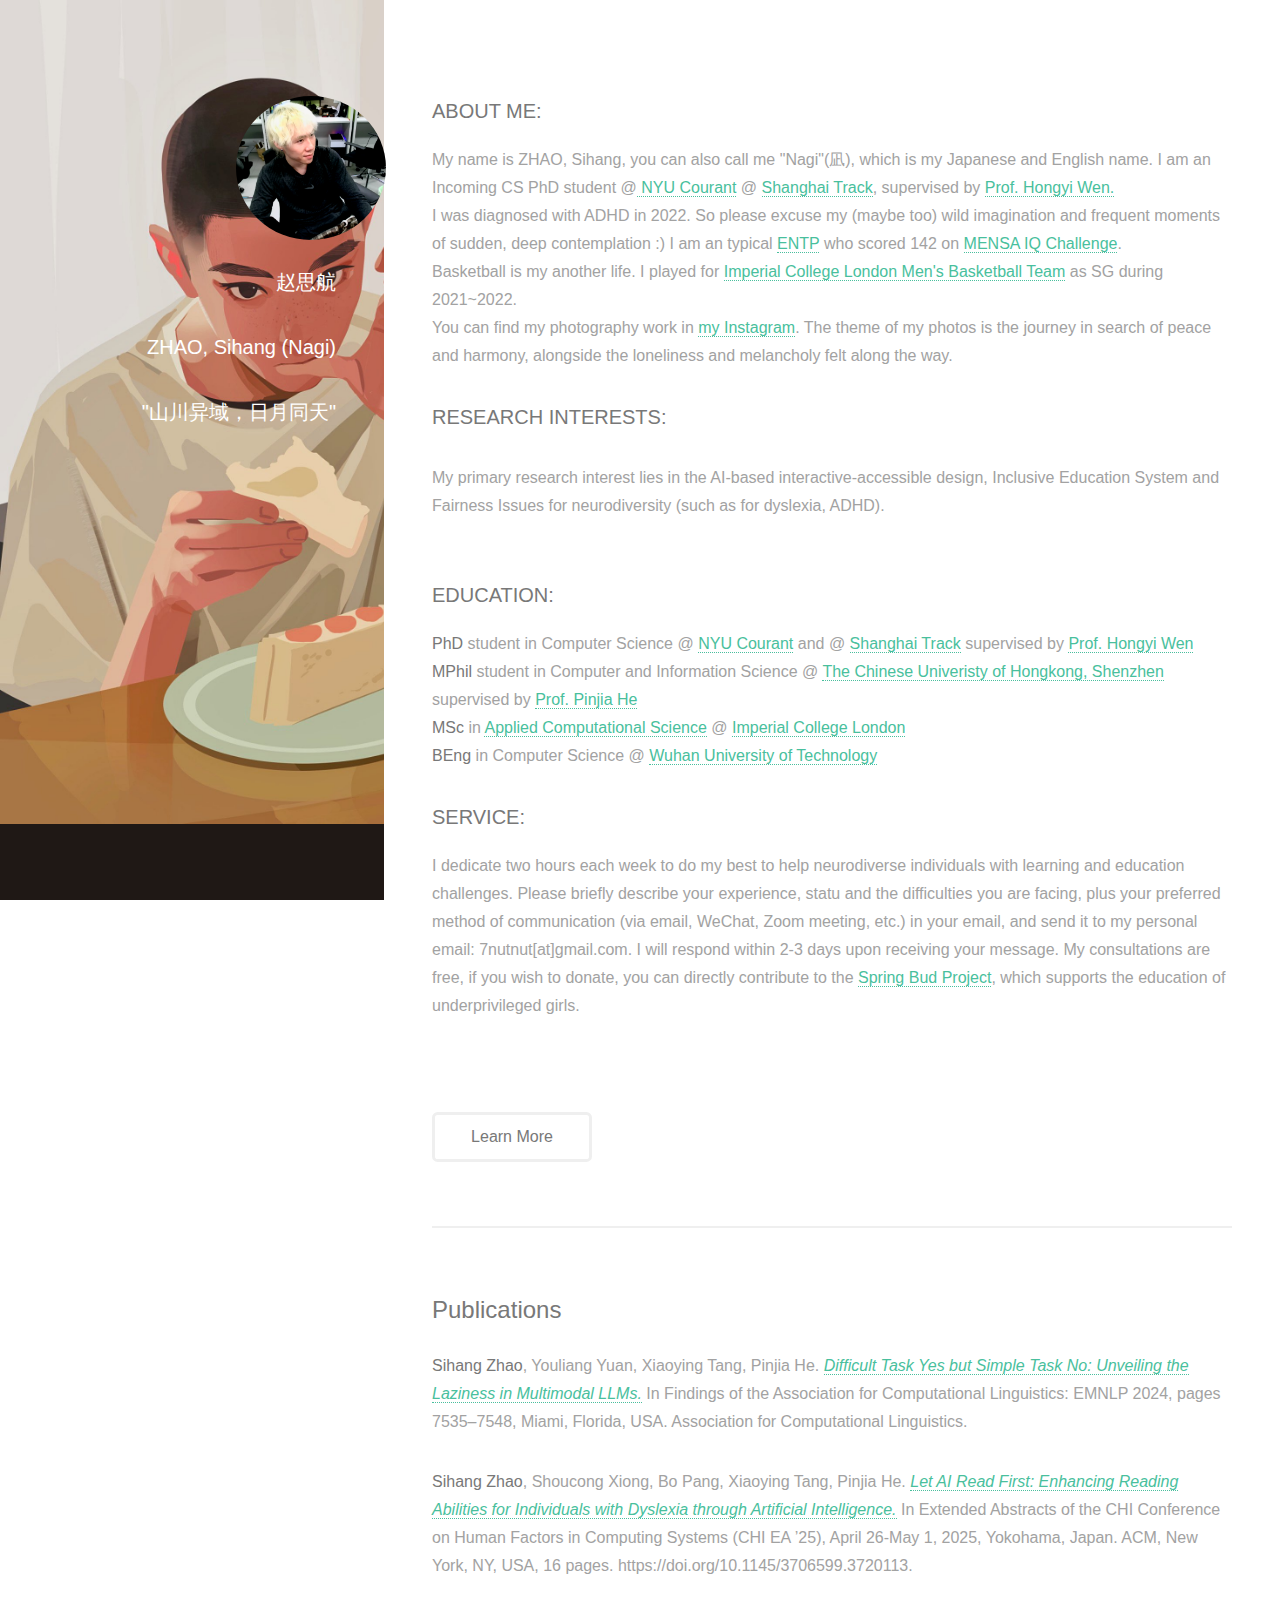
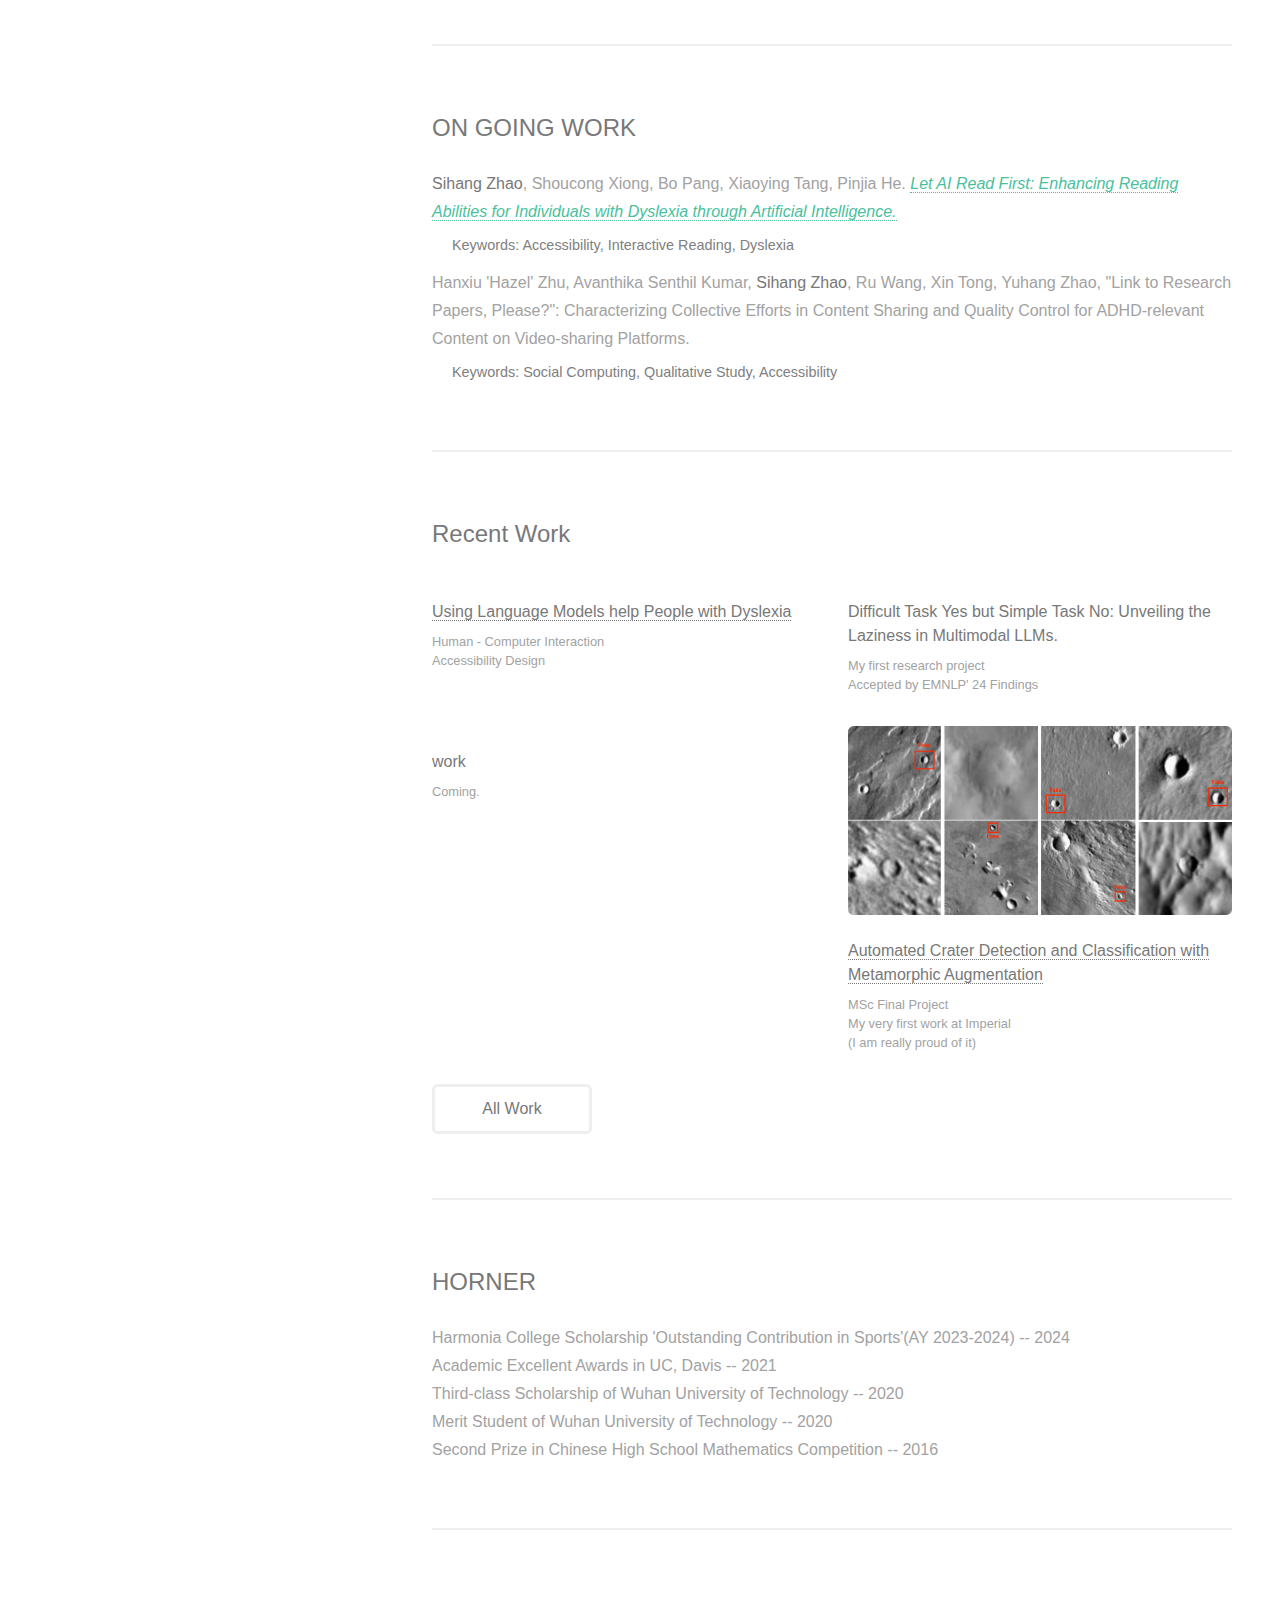
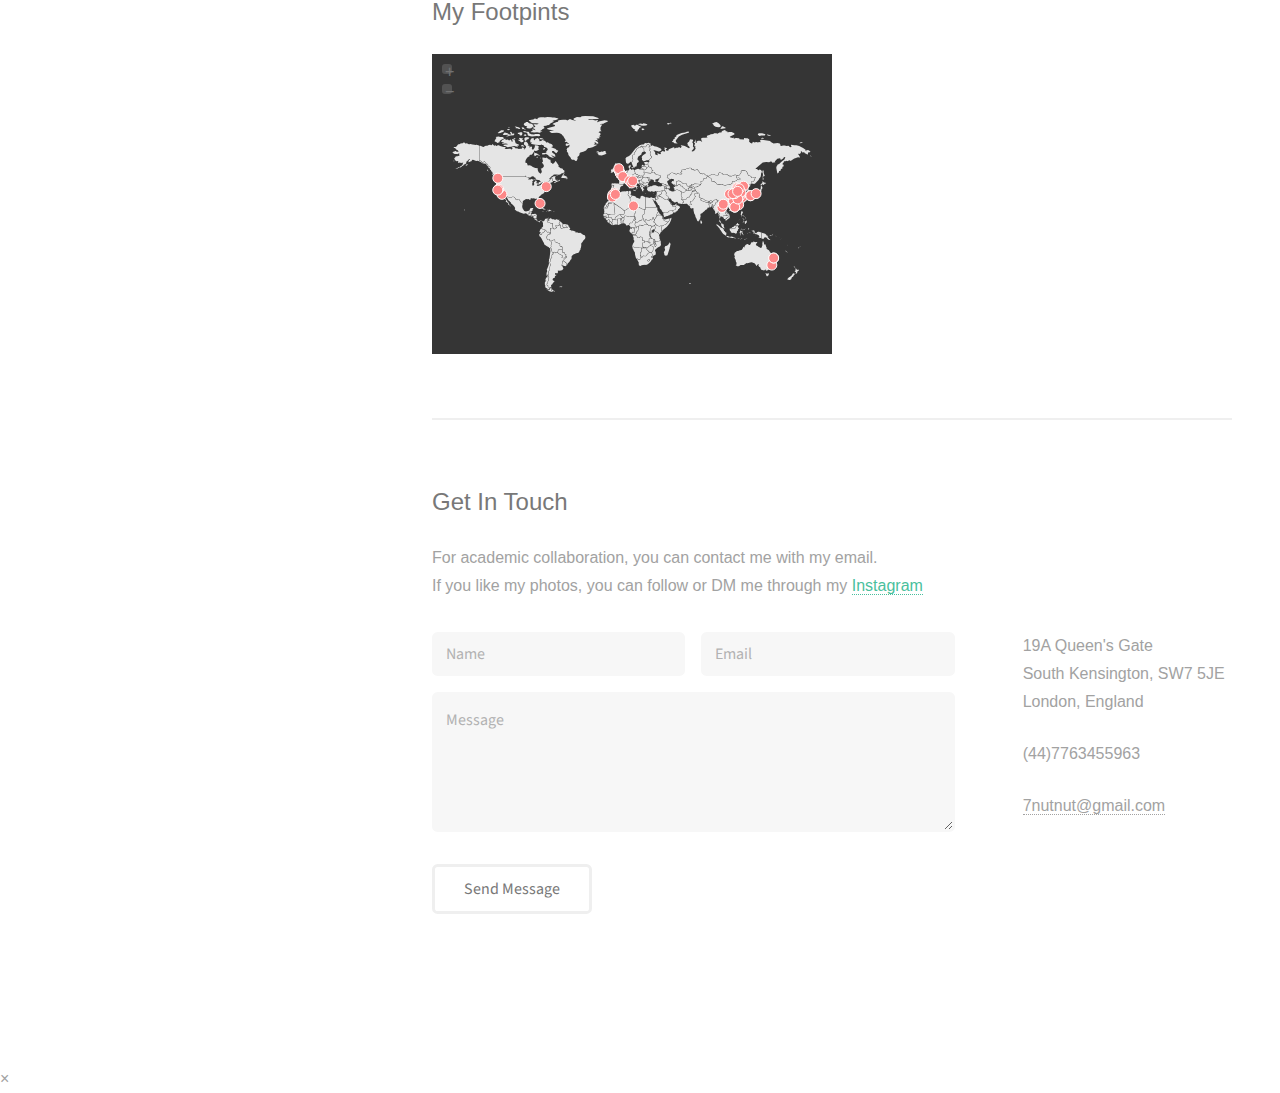
==== commit b8de67ee: "Update index.html" ====
--- a/index.html
+++ b/index.html
@@ -93,7 +93,7 @@
 								<strong>BEng</strong> in Computer Science @ <a href="http://english.whut.edu.cn/">Wuhan University of Technology</a><br /></p>						
 						<h3>SERVICE:</h3>
 								<p>
-								I dedicate two hours each week to do my best to help neurodiverse individuals with learning and education challenges. Please briefly describe your experience, statu and the difficulties you are facing, plus your preferred method of communication (via email, WeChat, Zoom meeting, etc.) in your email, and send it to my personal email: zhaosihang1998[at]gmail.com. I will respond within 2-3 days upon receiving your message. My consultations are free, if you wish to donate, you can directly contribute to the <a href="https://en.cctf.org.cn/">Spring Bud Project</a>, which supports the education of underprivileged girls. 
+								I dedicate two hours each week to do my best to help neurodiverse individuals with learning and education challenges. Please briefly describe your experience, statu and the difficulties you are facing, plus your preferred method of communication (via email, WeChat, Zoom meeting, etc.) in your email, and send it to my personal email: 7nutnut[at]gmail.com. I will respond within 2-3 days upon receiving your message. My consultations are free, if you wish to donate, you can directly contribute to the <a href="https://en.cctf.org.cn/">Spring Bud Project</a>, which supports the education of underprivileged girls. 
 								</p>
 						<ul class="icons">
 						<li><a href="https://twitter.com/SihangZhao" class="icon brands fa-twitter"><span class="label">Twitter</span></a></li>
@@ -113,7 +113,7 @@
 						<b>Sihang Zhao</b>, Youliang Yuan, Xiaoying Tang, Pinjia He. <em><a href="http://arxiv.org/abs/2410.11437">Difficult Task Yes but Simple Task No: Unveiling the Laziness in Multimodal LLMs.</a></em> In Findings of the Association for Computational Linguistics: EMNLP 2024, pages 7535–7548, Miami, Florida, USA. Association for Computational Linguistics.
 					</p>
 					<p>
-						<b>Sihang Zhao</b>, Shoucong Xiong, Bo Pang, Xiaoying Tang, Pinjia He.  <em><a href="new_page_2.html"> Let AI Read First: Enhancing Reading Abilities for Individuals with Dyslexia through Artificial Intelligence.</a></em> In Extended Abstracts of the CHI Conference on Human Factors in Computing Systems (CHI EA ’25), April 26-May 1, 2025, Yokohama, Japan. ACM, New York, NY, USA, 16 pages. https://doi.org/10.1145/3706599.3720113.<br>
+						<b>Sihang Zhao</b>, Shoucong Xiong, Bo Pang, Xiaoying Tang, Pinjia He.  <em><a href="https://github.com/LARF2025/LARF-CHI-EA-25"> Let AI Read First: Enhancing Reading Abilities for Individuals with Dyslexia through Artificial Intelligence.</a></em> In Extended Abstracts of the CHI Conference on Human Factors in Computing Systems (CHI EA ’25), April 26-May 1, 2025, Yokohama, Japan. ACM, New York, NY, USA, 16 pages. https://doi.org/10.1145/3706599.3720113.<br>
 					</p>
 				</section>
 
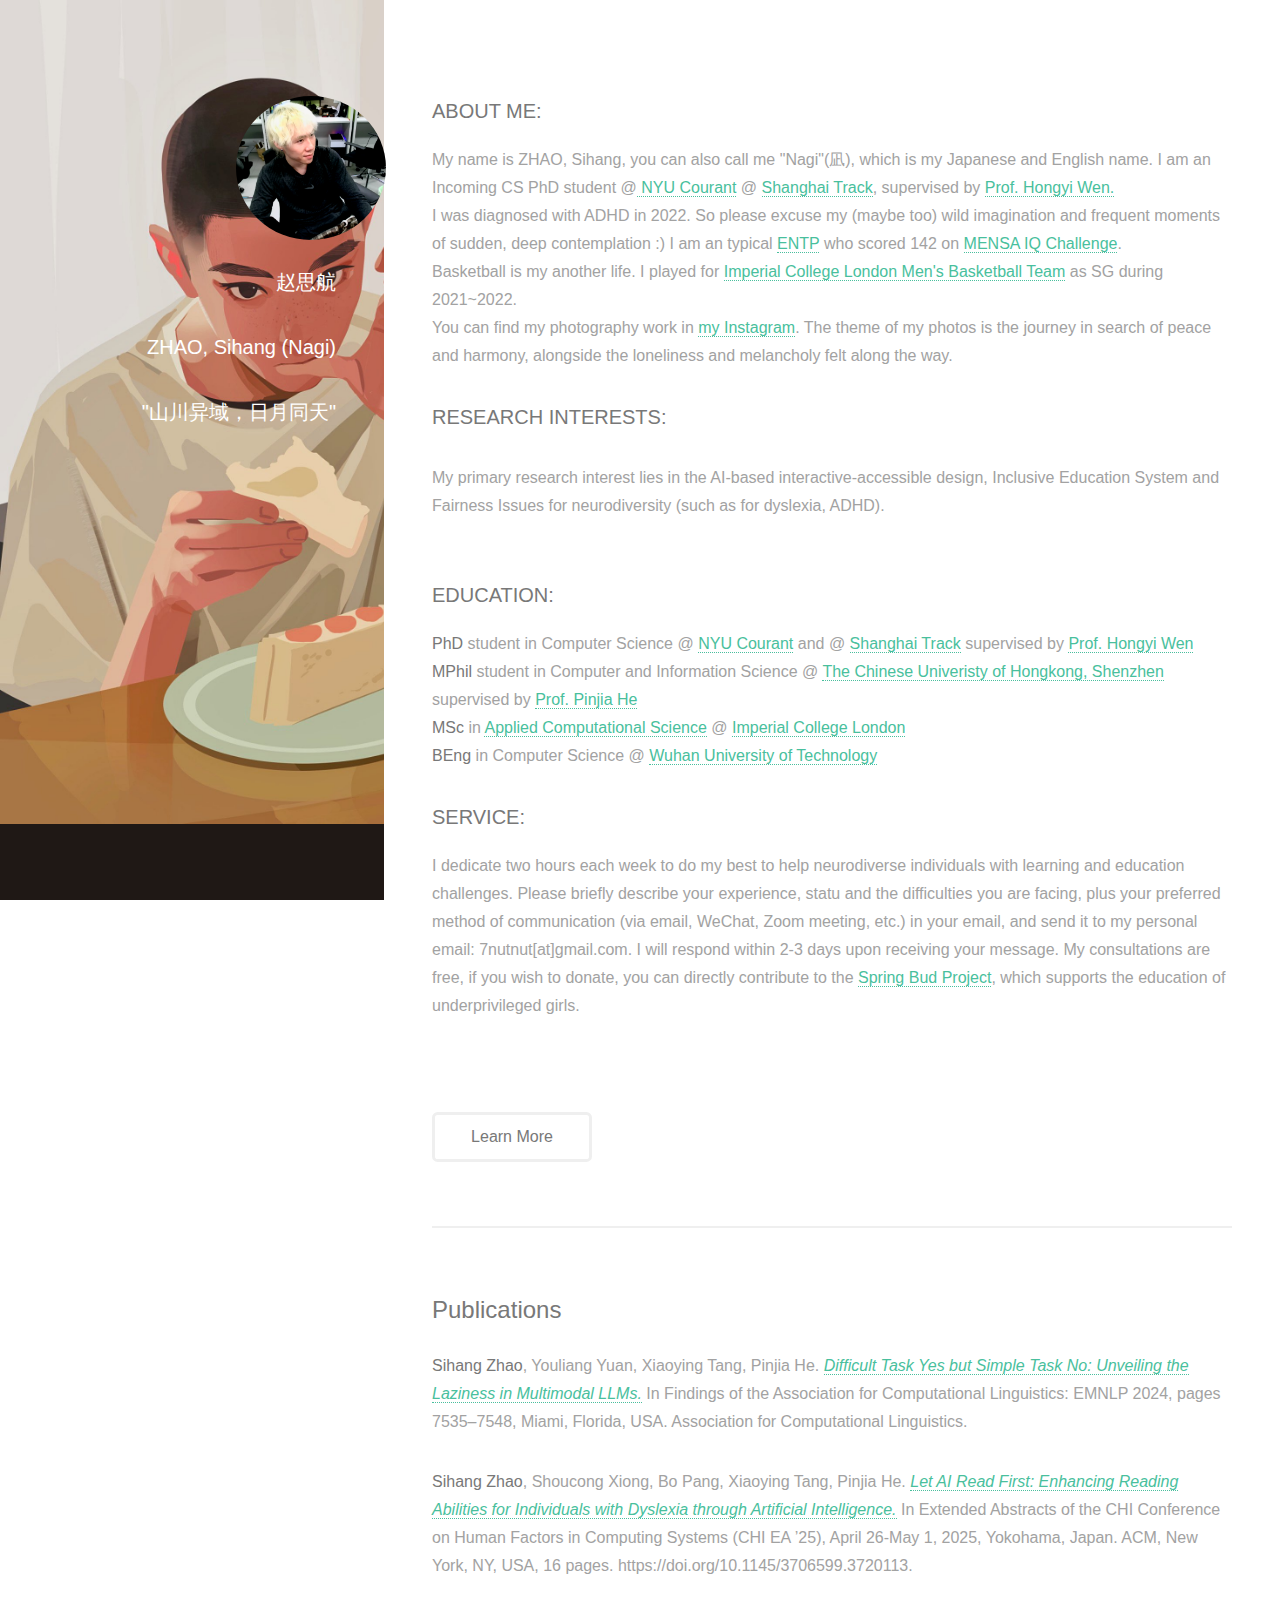
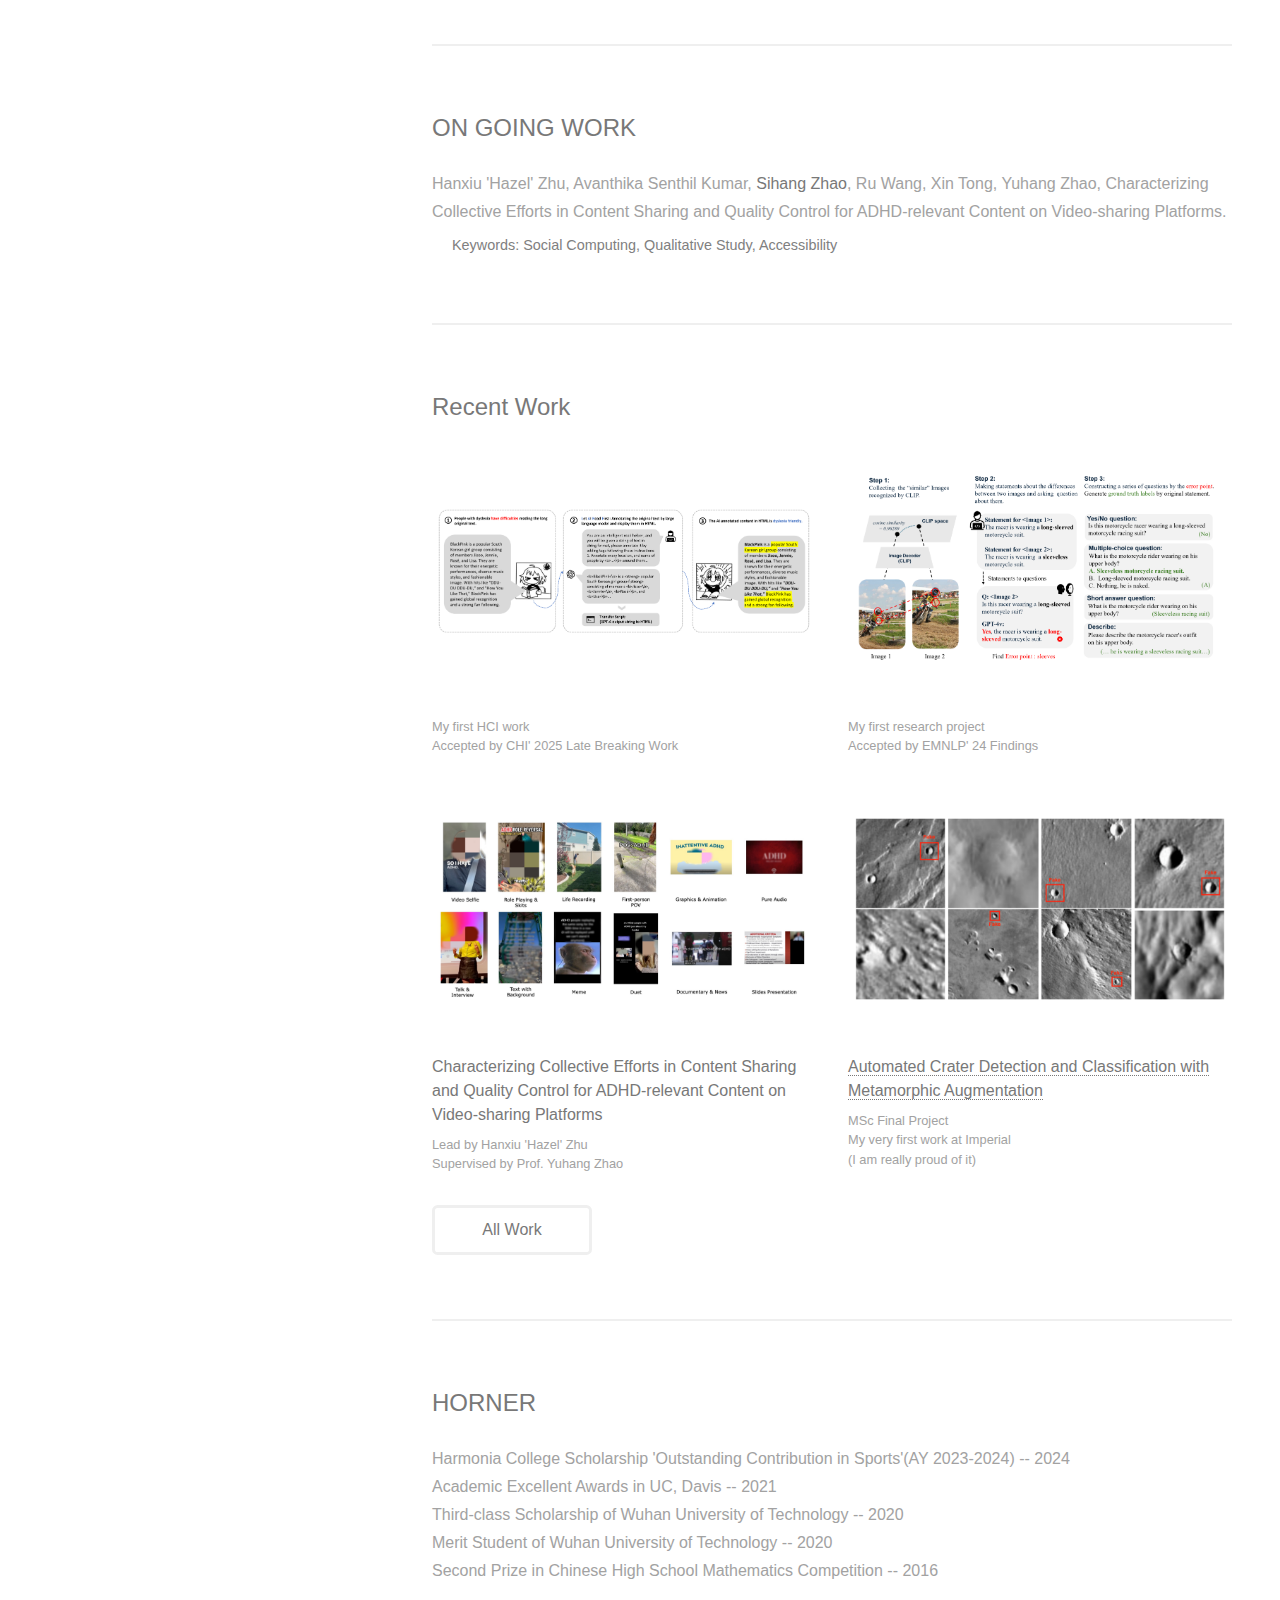
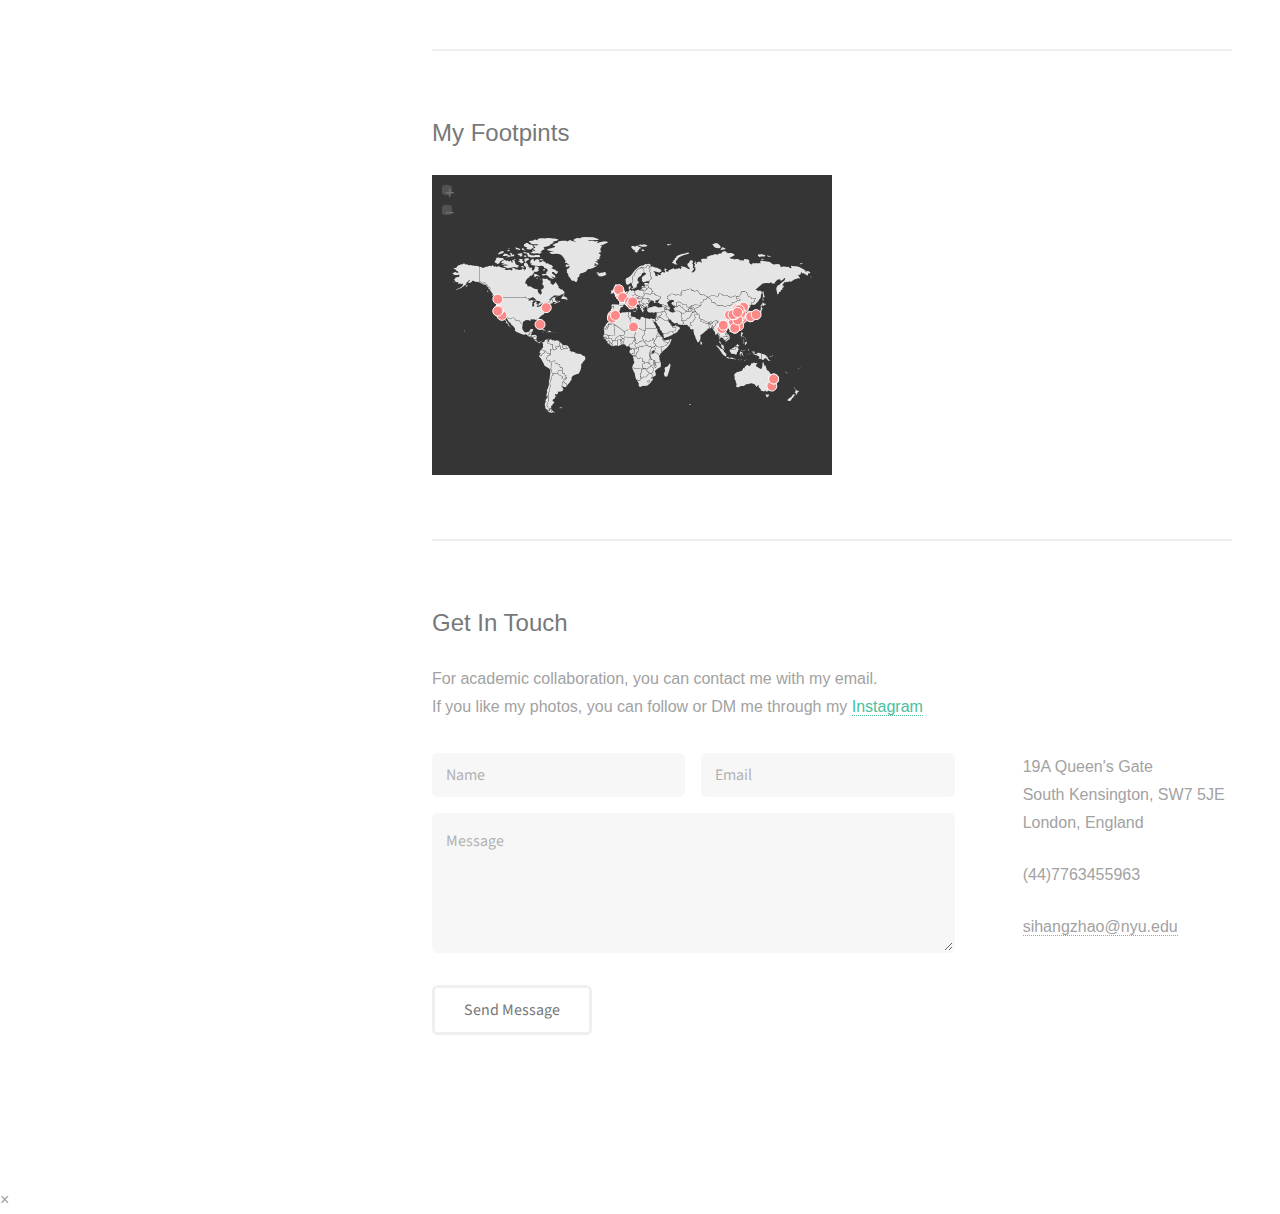
==== commit f94bf5e4: "Update the images" ====
--- a/index.html
+++ b/index.html
@@ -120,12 +120,12 @@
 				<section id="three">
 					<h2>ON GOING WORK</h2>
 					<p style="margin-bottom: 5px;">
-						<b>Sihang Zhao</b>, Shoucong Xiong, Bo Pang, Xiaoying Tang, Pinjia He.  <em><a href="new_page_2.html"> Let AI Read First: Enhancing Reading Abilities for Individuals with Dyslexia through Artificial Intelligence.</em></a><br>
+						<!-- <b>Sihang Zhao</b>, Shoucong Xiong, Bo Pang, Xiaoying Tang, Pinjia He.  <em><a href="new_page_2.html"> Let AI Read First: Enhancing Reading Abilities for Individuals with Dyslexia through Artificial Intelligence.</em></a><br>
 						<div style="margin-left: 20px; margin-bottom: 10px; font-size: 90%; color: gray;">
 							Keywords: Accessibility, Interactive Reading, Dyslexia
-						</div>
+						</div> -->
 						<p style="margin-bottom: 5px;">
-							Hanxiu 'Hazel' Zhu, Avanthika Senthil Kumar, <b>Sihang Zhao</b>, Ru Wang, Xin Tong, Yuhang Zhao, "Link to Research Papers, Please?": Characterizing Collective Efforts in Content Sharing and Quality Control for ADHD-relevant Content on Video-sharing Platforms.<br>
+							Hanxiu 'Hazel' Zhu, Avanthika Senthil Kumar, <b>Sihang Zhao</b>, Ru Wang, Xin Tong, Yuhang Zhao, Characterizing Collective Efforts in Content Sharing and Quality Control for ADHD-relevant Content on Video-sharing Platforms.<br>
 						</p>
 						<div style="margin-left: 20px; margin-bottom: 10px; font-size: 90%; color: gray;">
 							Keywords: Social Computing, Qualitative Study, Accessibility
@@ -142,53 +142,31 @@
 							<p>In processing</p>
 						</article> -->
 						<article class="col-6 col-12-xsmall work-item">
-							<a href="images/fulls/02.jpg" class="image fit thumb pdf-link" onclick="redirectToPDF()">
+							<a href="https://github.com/LARF2025/LARF-CHI-EA-25" class="image fit thumb">
 								<img src="images/LARF.png" alt="" />
 							</a>
-							<h3><a href="new_page_2.html"> Using Language Models help People with Dyslexia </a></h3>
-							<p>Human - Computer Interaction</p>
-							<p>Accessibility Design</p>
+							<p>My first HCI work</p>
+							<p>Accepted by CHI' 2025 Late Breaking Work</p>
 						</article>
 						
-						<script>
-							function redirectToPDF() {
-								// 检查点击的元素是否拥有名为"pdf-link"的类
-								if (event.target.classList.contains('pdf-link')) {
-									// 替换下面的PDF链接为你实际的PDF文件路径
-									window.location.href = "https://github.com/Akutagawa1998/Akutagawa1998.github.io/blob/main/LARF_arXiv.pdf";
-								}
-							}
-						</script>
-
-
 						<article class="col-6 col-12-xsmall work-item">
-							<a href="images/fulls/03.jpg" class="image fit thumb pdf-link" onclick="redirectToPDF_2()">
+							<a href="https://github.com/Akutagawa1998/LazyBench" class="image fit thumb">
 								<img src="images/LAZY.png" alt="" />
 							</a>
-							<h3>Difficult Task Yes but Simple Task No: Unveiling the Laziness in Multimodal LLMs.</h3>
 							<p>My first research project </p>
 							<p>Accepted by EMNLP' 24 Findings</p>
 						</article>
 
-						<script>
-							function redirectToPDF_2() {
-								// 检查点击的元素是否拥有名为"pdf-link"的类
-								if (event.target.classList.contains('pdf-link')) {
-									// 替换下面的PDF链接为你实际的PDF文件路径
-									window.location.href = "http://arxiv.org/abs/2410.11437";
-								}
-							}
-						</script>
-
 					
 						<article class="col-6 col-12-xsmall work-item">
-							<a href="images/fulls/04.jpg" class="image fit thumb"><img src="images/thumbs/04.jpg" alt="" /></a>
-							<h3>work</h3>
-							<p>Coming.</p>
+							<a href="images/fulls/04.jpg" class="image fit thumb"><img src="images\LINK.png" alt="" /></a>
+							<h3>Characterizing Collective Efforts in Content Sharing and Quality Control for ADHD-relevant Content on Video-sharing Platforms</h3>
+							<p>Lead by Hanxiu 'Hazel' Zhu</p>
+							<p>Supervised by Prof. Yuhang Zhao</p>
 						</article>
 
 						<article class="col-6 col-12-xsmall work-item">
-							<a href="images/fulls/01.jpeg" class="image fit thumb"> <img src="images/crater/crater_4.png" alt="" /></a>
+							<a href="images/fulls/01.jpeg" class="image fit thumb"> <img src="images\crater.png" alt="" /></a>
 							<h3><a href="new_page.html"> Automated Crater Detection and Classification with Metamorphic Augmentation</a></h3>
 							<p>MSc Final Project</p>
 							<p>My very first work at Imperial</p>
@@ -357,7 +335,7 @@
     {latLng: [36.65, 117.03], name: 'Jinan'} // 济南
 ]
 					
-							
+				
 						});
 					</script>
 				</body>	
@@ -397,7 +375,7 @@
 									</li>
 									<li>
 										<h3 class="icon solid fa-envelope"><span class="label">Email</span></h3>
-										<a href="#">7nutnut@gmail.com</a>
+										<a href="#">sihangzhao@nyu.edu</a>
 									</li>
 								</ul>
 							</div>
@@ -439,7 +417,7 @@
 							<h6>Heading Level 6</h6>
 							<hr />
 							<h5>Blockquote</h5>
-							<blockquote>Fringilla nisl. Donec accumsan interdum nisi, quis tincidunt felis sagittis eget tempus euismod. Vestibulum ante ipsum primis in faucibus vestibulum. Blandit adipiscing eu felis iaculis volutpat ac adipiscing accumsan faucibus. Vestibulum ante ipsum primis in faucibus lorem ipsum dolor sit amet nullam adipiscing eu felis.</blockquote>
+							<blockquote>Fringilla nisl. Donec accumsan interdum nisi, quis tincidunt felis sagittis eget. tempus euismod. Vestibulum ante ipsum primis in faucibus vestibulum. Blandit adipiscing eu felis iaculis volutpat ac adipiscing accumsan eu faucibus. Integer ac pellentesque praesent tincidunt felis sagittis eget. tempus euismod. Vestibulum ante ipsum primis in faucibus vestibulum. Blandit adipiscing eu felis iaculis volutpat ac adipiscing accumsan eu faucibus. Integer ac pellentesque praesent. Donec accumsan interdum nisi, quis tincidunt felis sagittis eget. tempus euismod. Vestibulum ante ipsum primis in faucibus vestibulum. Blandit adipiscing eu felis iaculis volutpat ac adipiscing accumsan eu faucibus. Integer ac pellentesque praesent tincidunt felis sagittis eget. tempus euismod. Vestibulum ante ipsum primis in faucibus vestibulum. Blandit adipiscing eu felis iaculis volutpat ac adipiscing accumsan eu faucibus. Integer ac pellentesque praesent.</blockquote>
 							<h5>Preformatted</h5>
 							<pre><code>i = 0;
 
@@ -465,19 +443,19 @@
 									<h5>Alternate</h5>
 									<ul class="alt">
 										<li>Dolor pulvinar etiam magna etiam.</li>
-										<li>Sagittis adipiscing lorem eleifend.</li>
-										<li>Felis enim feugiat dolore viverra.</li>
+										<li>Sagittis adipiscing lorem eleifend。</li>
+										<li>Felis enim feugiat dolore viverra。</li>
 									</ul>
 								</div>
 								<div class="col-6 col-12-xsmall">
 									<h5>Ordered</h5>
 									<ol>
-										<li>Dolor pulvinar etiam magna etiam.</li>
-										<li>Etiam vel felis at lorem sed viverra.</li>
-										<li>Felis enim feugiat dolore viverra.</li>
-										<li>Dolor pulvinar etiam magna etiam.</li>
-										<li>Etiam vel felis at lorem sed viverra.</li>
-										<li>Felis enim feugiat dolore viverra.</li>
+										<li>Dolor pulvinar etiam magna etiam。</li>
+										<li>Etiam vel felis at lorem sed viverra。</li>
+										<li>Felis enim feugiat dolore viverra。</li>
+										<li>Dolor pulvinar etiam magna etiam。</li>
+										<li>Etiam vel felis at lorem sed viverra。</li>
+										<li>Felis enim feugiat dolore viverra。</li>
 									</ol>
 									<h5>Icons</h5>
 									<ul class="icons">
@@ -542,27 +520,27 @@
 									<tbody>
 										<tr>
 											<td>Item One</td>
-											<td>Ante turpis integer aliquet porttitor.</td>
+											<td>Ante turpis integer aliquet porttitor。</td>
 											<td>29.99</td>
-										</tr>
+											</tr>
 										<tr>
 											<td>Item Two</td>
-											<td>Vis ac commodo adipiscing arcu aliquet.</td>
+											<td>Vis ac commodo adipiscing arcu aliquet。</td>
 											<td>19.99</td>
 										</tr>
 										<tr>
 											<td>Item Three</td>
-											<td> Morbi faucibus arcu accumsan lorem.</td>
+											<td> Morbi faucibus arcu accumsan lorem。</td>
 											<td>29.99</td>
 										</tr>
 										<tr>
 											<td>Item Four</td>
-											<td>Vitae integer tempus condimentum.</td>
+											<td>Vitae integer tempus condimentum。</td>
 											<td>19.99</td>
 										</tr>
 										<tr>
 											<td>Item Five</td>
-											<td>Ante turpis integer aliquet porttitor.</td>
+											<td>Ante turpis integer aliquet porttitor。</td>
 											<td>29.99</td>
 										</tr>
 									</tbody>
@@ -588,27 +566,27 @@
 									<tbody>
 										<tr>
 											<td>Item One</td>
-											<td>Ante turpis integer aliquet porttitor.</td>
+											<td>Ante turpis integer aliquet porttitor。</td>
 											<td>29.99</td>
 										</tr>
 										<tr>
 											<td>Item Two</td>
-											<td>Vis ac commodo adipiscing arcu aliquet.</td>
+											<td>Vis ac commodo adipiscing arcu aliquet。</td>
 											<td>19.99</td>
 										</tr>
 										<tr>
 											<td>Item Three</td>
-											<td> Morbi faucibus arcu accumsan lorem.</td>
+											<td> Morbi faucibus arcu accumsan lorem。</td>
 											<td>29.99</td>
 										</tr>
 										<tr>
 											<td>Item Four</td>
-											<td>Vitae integer tempus condimentum.</td>
+											<td>Vitae integer tempus condimentum。</td>
 											<td>19.99</td>
 										</tr>
 										<tr>
 											<td>Item Five</td>
-											<td>Ante turpis integer aliquet porttitor.</td>
+											<td>Ante turpis integer aliquet porttitor。</td>
 											<td>29.99</td>
 										</tr>
 									</tbody>
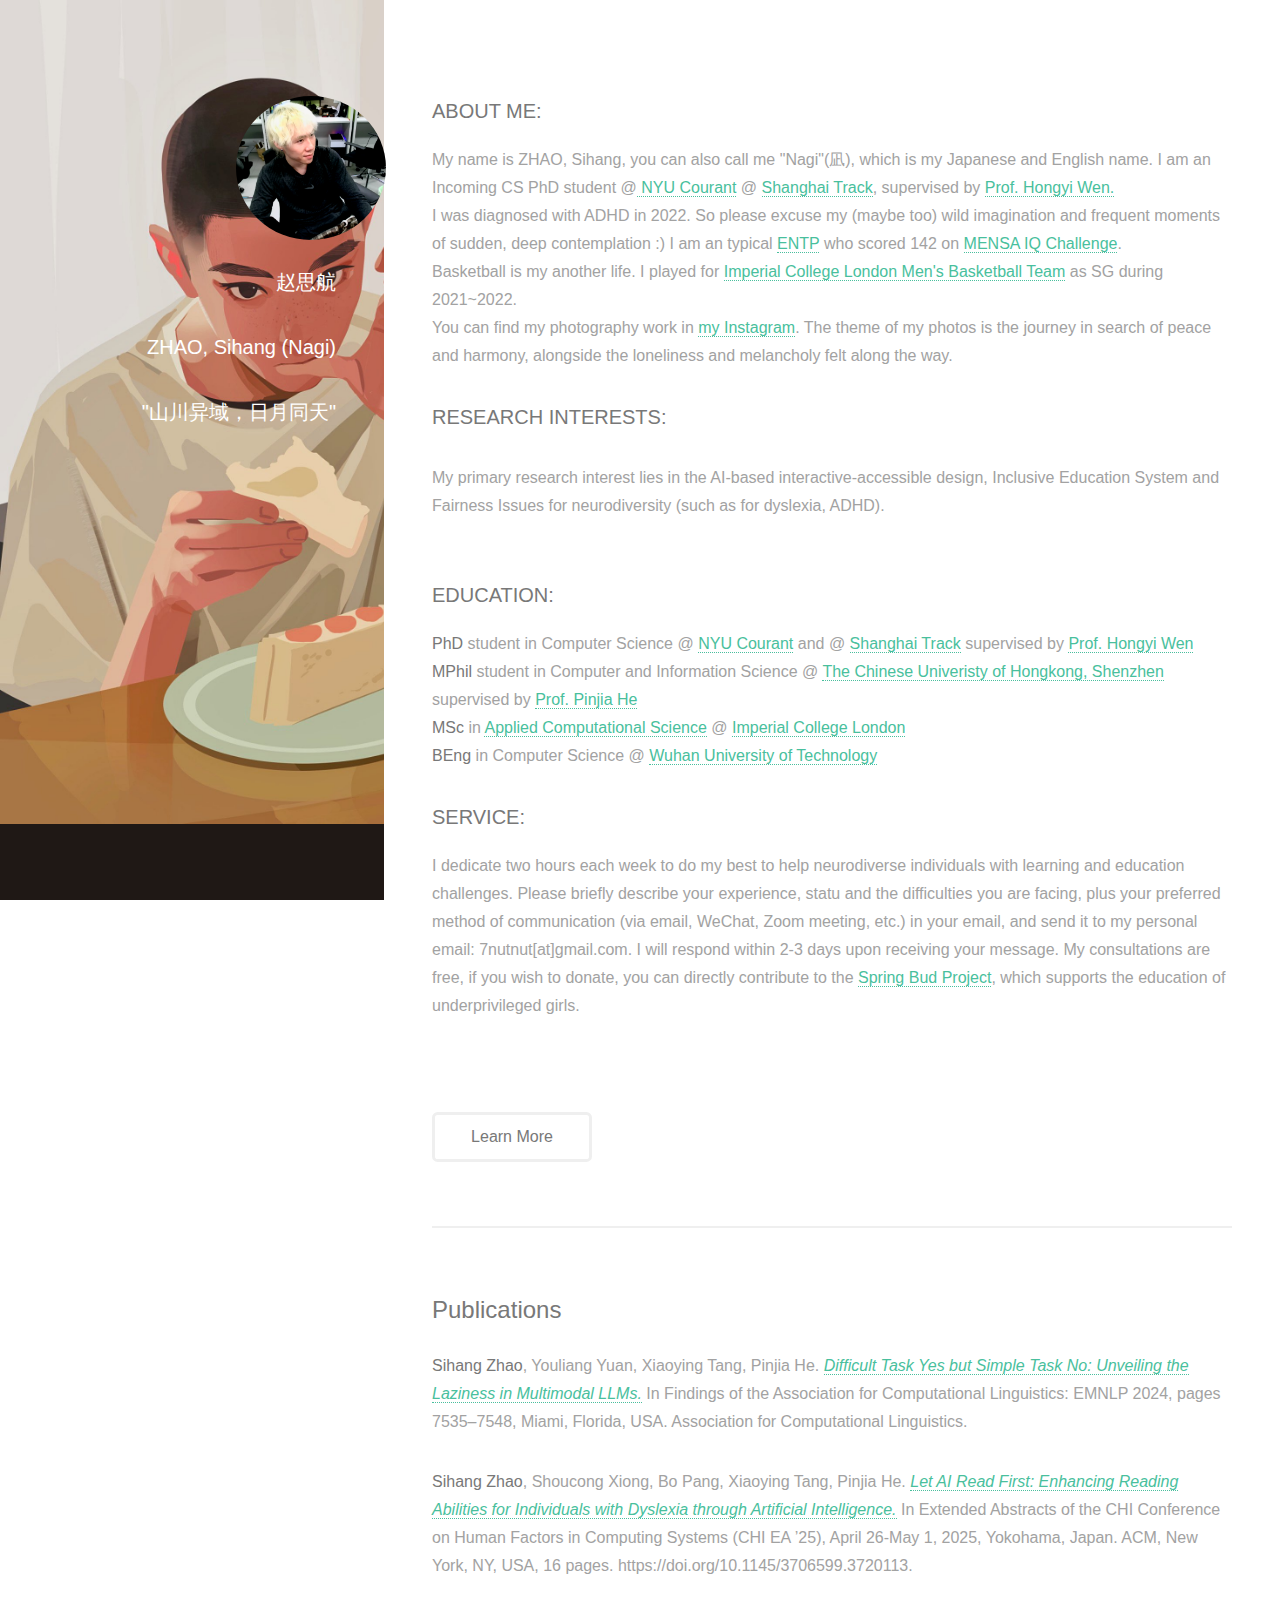
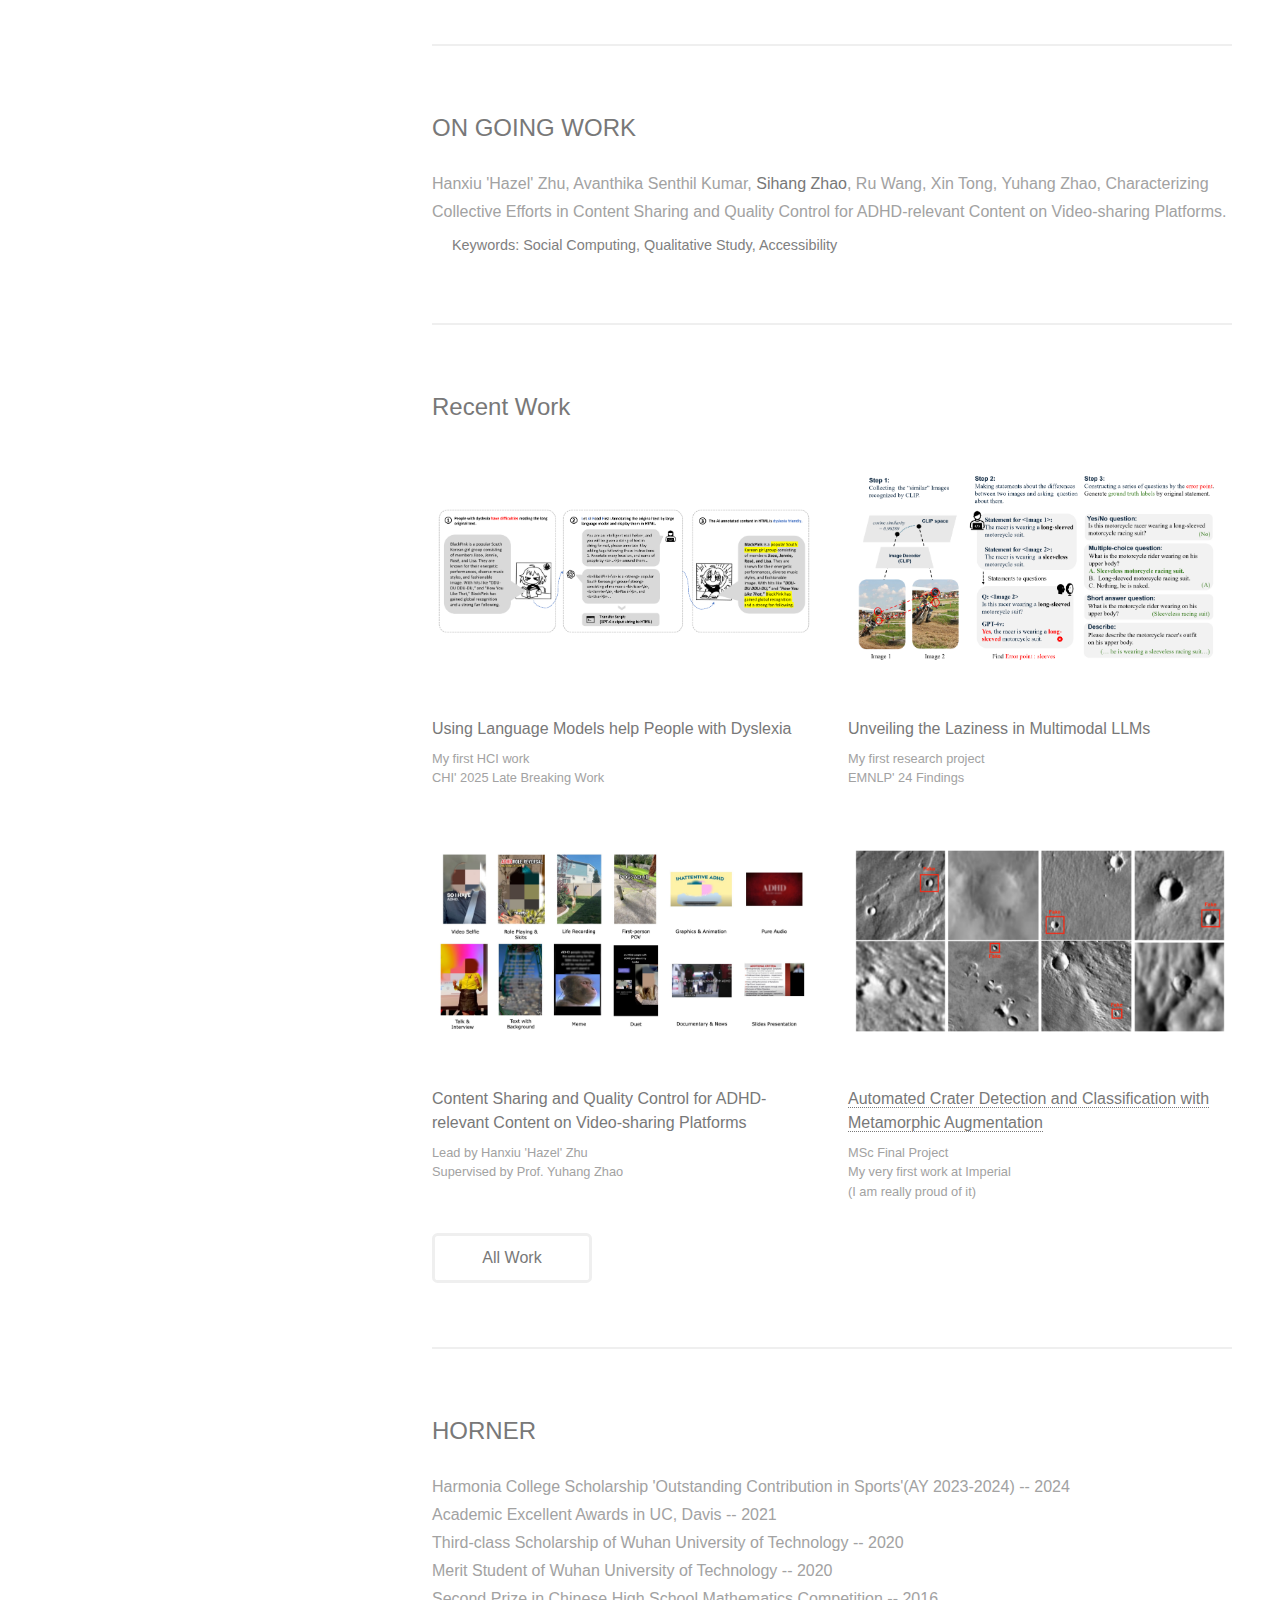
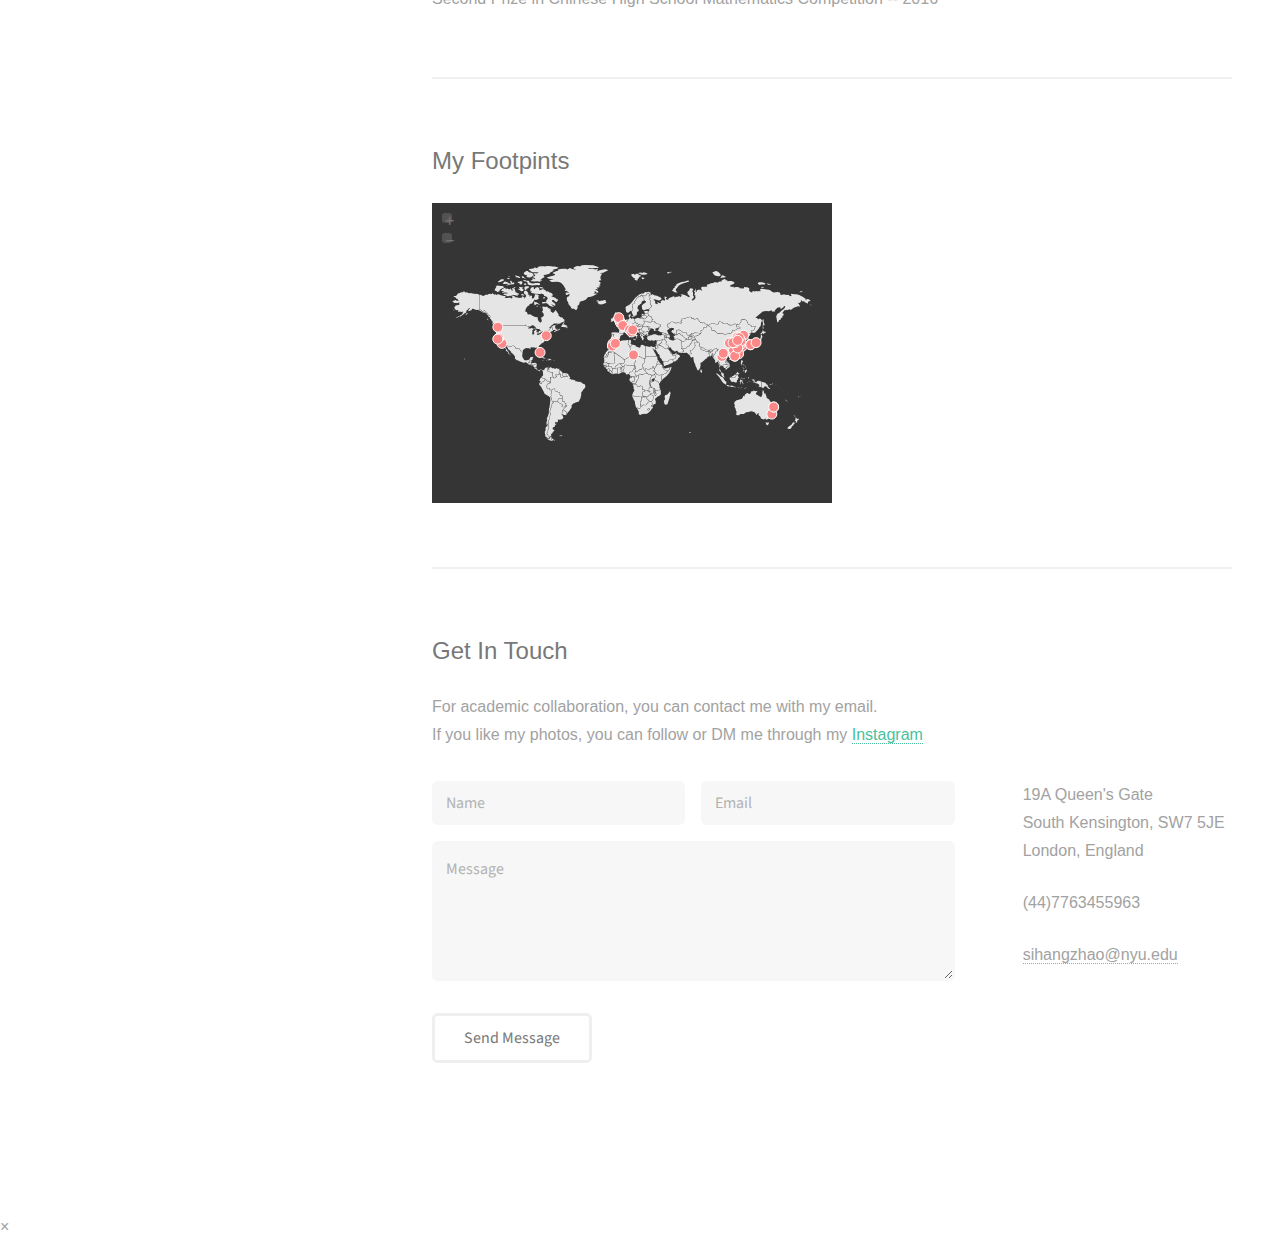
==== commit 653eb8f3: "Update index.html" ====
--- a/index.html
+++ b/index.html
@@ -136,31 +136,28 @@
 				<section id="two">
 					<h2>Recent Work</h2>
 					<div class="row">
-						<!-- <article class="col-6 col-12-xsmall work-item">
-							<a href="images/fulls/02.jpg" class="image fit thumb"><img src="images/Pic_AIRF.jpeg" alt="" /></a>
-							<h3><a href="new_page_2.html"> Using Language Models help People with Dyslexia </a></h3>
-							<p>In processing</p>
-						</article> -->
 						<article class="col-6 col-12-xsmall work-item">
 							<a href="https://github.com/LARF2025/LARF-CHI-EA-25" class="image fit thumb">
 								<img src="images/LARF.png" alt="" />
 							</a>
+							<h3>Using Language Models help People with Dyslexia</h3>
 							<p>My first HCI work</p>
-							<p>Accepted by CHI' 2025 Late Breaking Work</p>
+							<p>CHI' 2025 Late Breaking Work</p>
 						</article>
-						
+					
 						<article class="col-6 col-12-xsmall work-item">
 							<a href="https://github.com/Akutagawa1998/LazyBench" class="image fit thumb">
 								<img src="images/LAZY.png" alt="" />
 							</a>
-							<p>My first research project </p>
-							<p>Accepted by EMNLP' 24 Findings</p>
+							<h3>Unveiling the Laziness in Multimodal LLMs</h3>
+							<p>My first research project</p>
+							<p>EMNLP' 24 Findings</p>
 						</article>
 
 					
 						<article class="col-6 col-12-xsmall work-item">
 							<a href="images/fulls/04.jpg" class="image fit thumb"><img src="images\LINK.png" alt="" /></a>
-							<h3>Characterizing Collective Efforts in Content Sharing and Quality Control for ADHD-relevant Content on Video-sharing Platforms</h3>
+							<h3>Content Sharing and Quality Control for ADHD-relevant Content on Video-sharing Platforms</h3>
 							<p>Lead by Hanxiu 'Hazel' Zhu</p>
 							<p>Supervised by Prof. Yuhang Zhao</p>
 						</article>
@@ -700,7 +697,7 @@
 							</div>
 							<h5>Left &amp; Right</h5>
 							<p><span class="image left"><img src="images/avatar.jpg" alt="" /></span>Fringilla nisl. Donec accumsan interdum nisi, quis tincidunt felis sagittis eget. tempus euismod. Vestibulum ante ipsum primis in faucibus vestibulum. Blandit adipiscing eu felis iaculis volutpat ac adipiscing accumsan eu faucibus. Integer ac pellentesque praesent tincidunt felis sagittis eget. tempus euismod. Vestibulum ante ipsum primis in faucibus vestibulum. Blandit adipiscing eu felis iaculis volutpat ac adipiscing accumsan eu faucibus. Integer ac pellentesque praesent. Donec accumsan interdum nisi, quis tincidunt felis sagittis eget. tempus euismod. Vestibulum ante ipsum primis in faucibus vestibulum. Blandit adipiscing eu felis iaculis volutpat ac adipiscing accumsan eu faucibus. Integer ac pellentesque praesent tincidunt felis sagittis eget. tempus euismod. Vestibulum ante ipsum primis in faucibus vestibulum. Blandit adipiscing eu felis iaculis volutpat ac adipiscing accumsan eu faucibus. Integer ac pellentesque praesent.</p>
-							<p><span class="image right"><img src="images/avatar.jpg" alt="" /></span>Fringilla nisl. Donec accumsan interdum nisi, quis tincidunt felis sagittis eget. tempus euismod. Vestibulum ante ipsum primis in faucibus vestibulum. Blandit adipiscing eu felis iaculis volutpat ac adipiscing accumsan eu faucibus. Integer ac pellentesque praesent tincidunt felis sagittis eget. tempus euismod. Vestibulum ante ipsum primis in faucibus vestibulum. Blandit adipiscing eu felis iaculis volutpat ac adipiscing accumsan eu faucibus. Integer ac pellentesque praesent. Donec accumsan interdum nisi, quis tincidunt felis sagittis eget. tempus euismod. Vestibulum ante ipsum primis in faucibus vestibulum. Blandit adipiscing eu felis iaculis volutpat ac adipiscing accumsan eu faucibus. Integer ac pellentesque praesent tincidunt felis sagittis eget. tempus euismod. Vestibulum ante ipsum primis in faucibus vestibulum. Blandit adipiscing eu felis iaculis volutpat ac adipiscing accumsan eu faucibus. Integer ac pellentesque praesent.</p>
+							<p><span class="image right"><img src="images/avatar.jpg" alt="" /></span>Fringilla nisl. Donec accumsan interdum nisi, quis tincidunt felis sagittis eget. tempus euismod. Vestibulum ante ipsum primis in faucibus vestibulum. Blandit adipiscing eu felis iaculis volutpat ac adipiscing accumsan eu faucibus. Integer ac pellentesque praesent tincidunt felis sagittis eget. tempus euismod. Vestibulum ante ipsum primis in faucibus vestibulum. Blandit adipiscing eu felis iaculis volutpat ac adipiscing accumsan eu faucibus. Integer ac pellentesque praesent tincidunt felis sagittis eget. tempus euismod. Vestibulum ante ipsum primis in faucibus vestibulum. Blandit adipiscing eu felis iaculis volutpat ac adipiscing accumsan eu faucibus. Integer ac pellentesque praesent.</p>
 						</section>
 
 					</section> -->
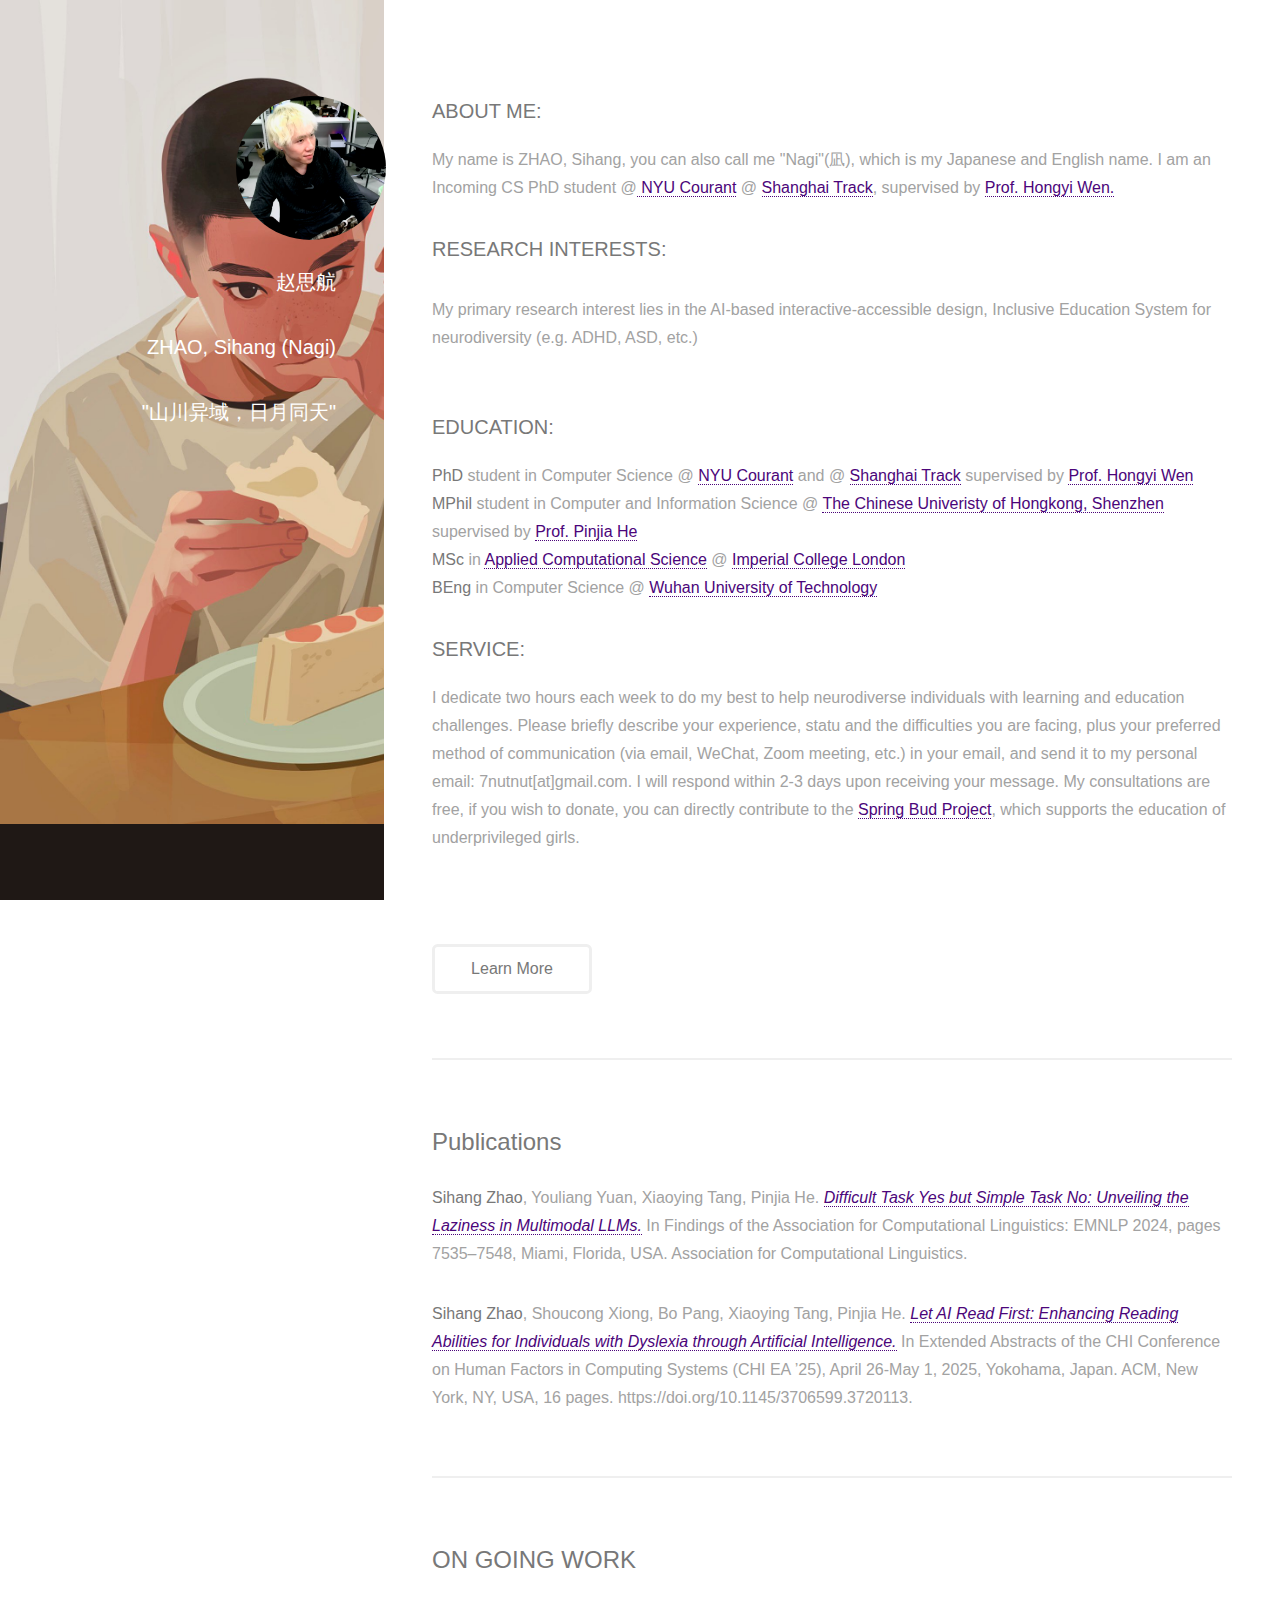
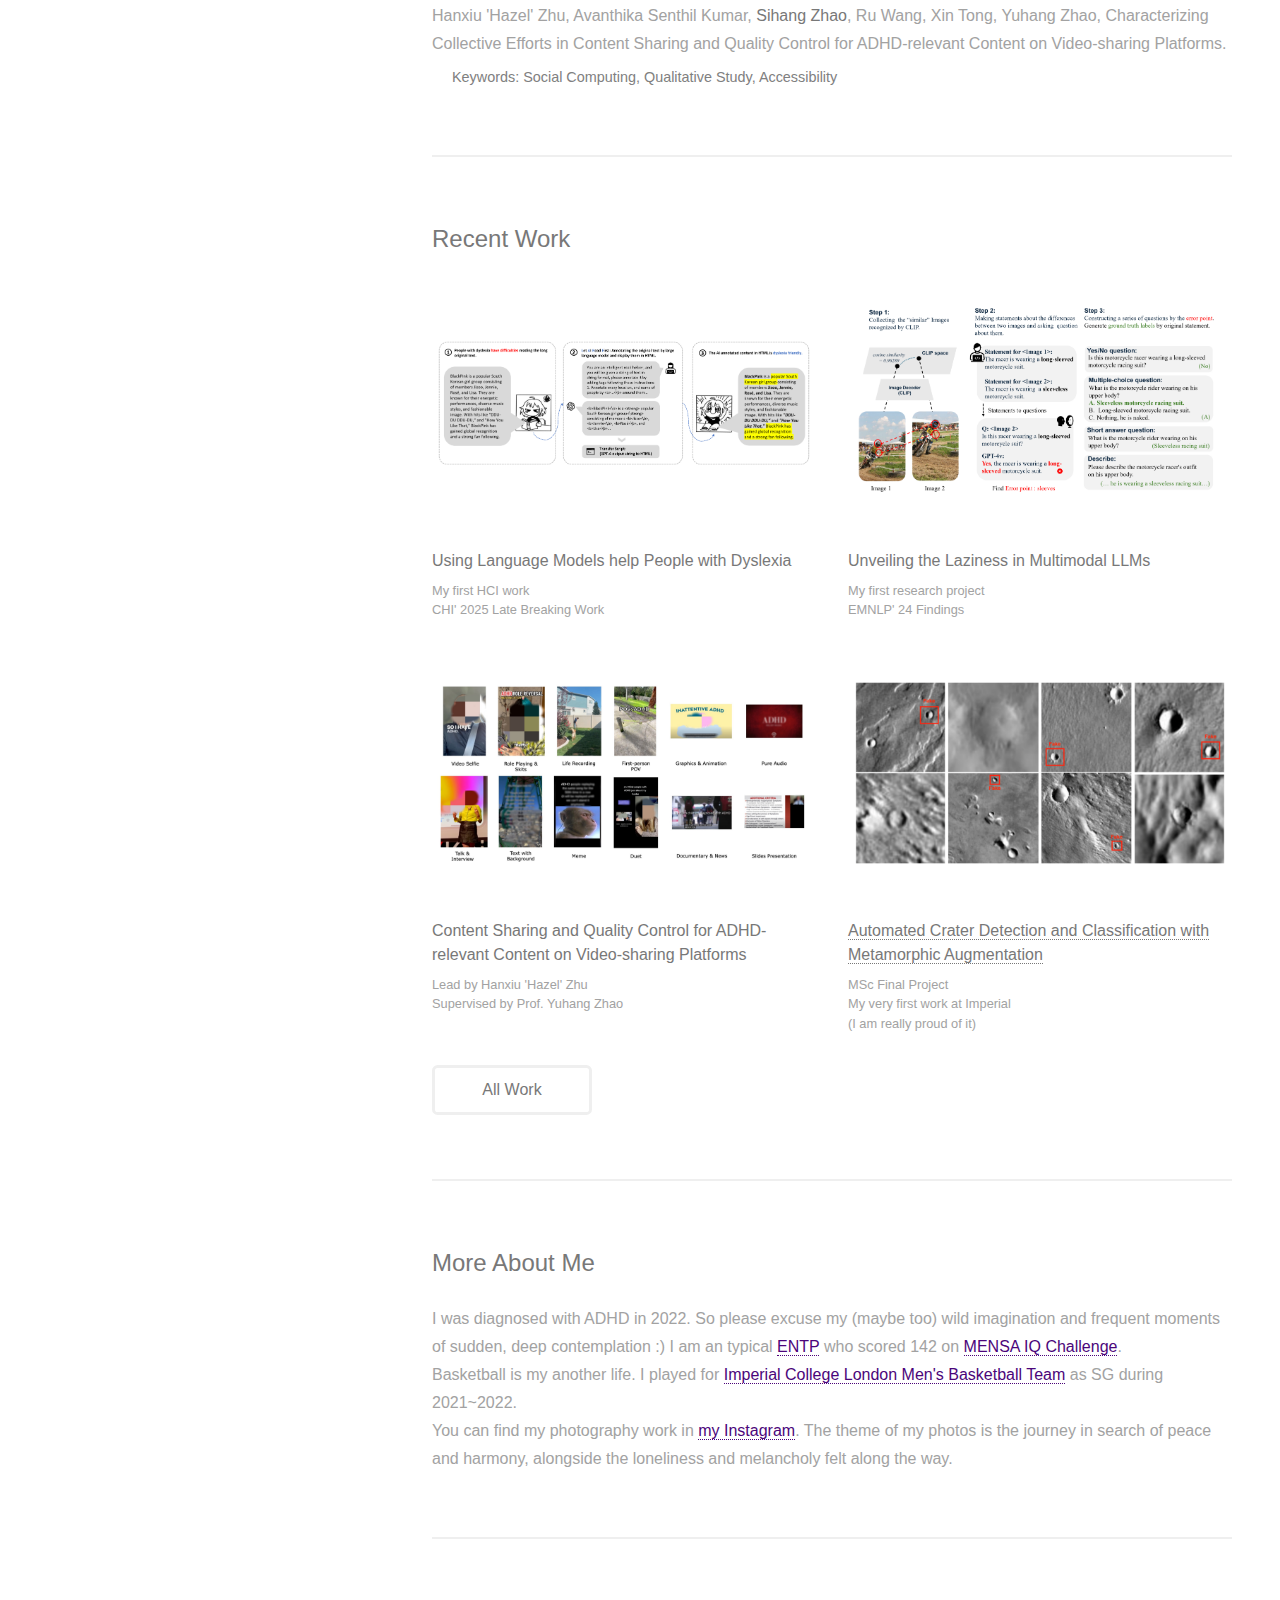
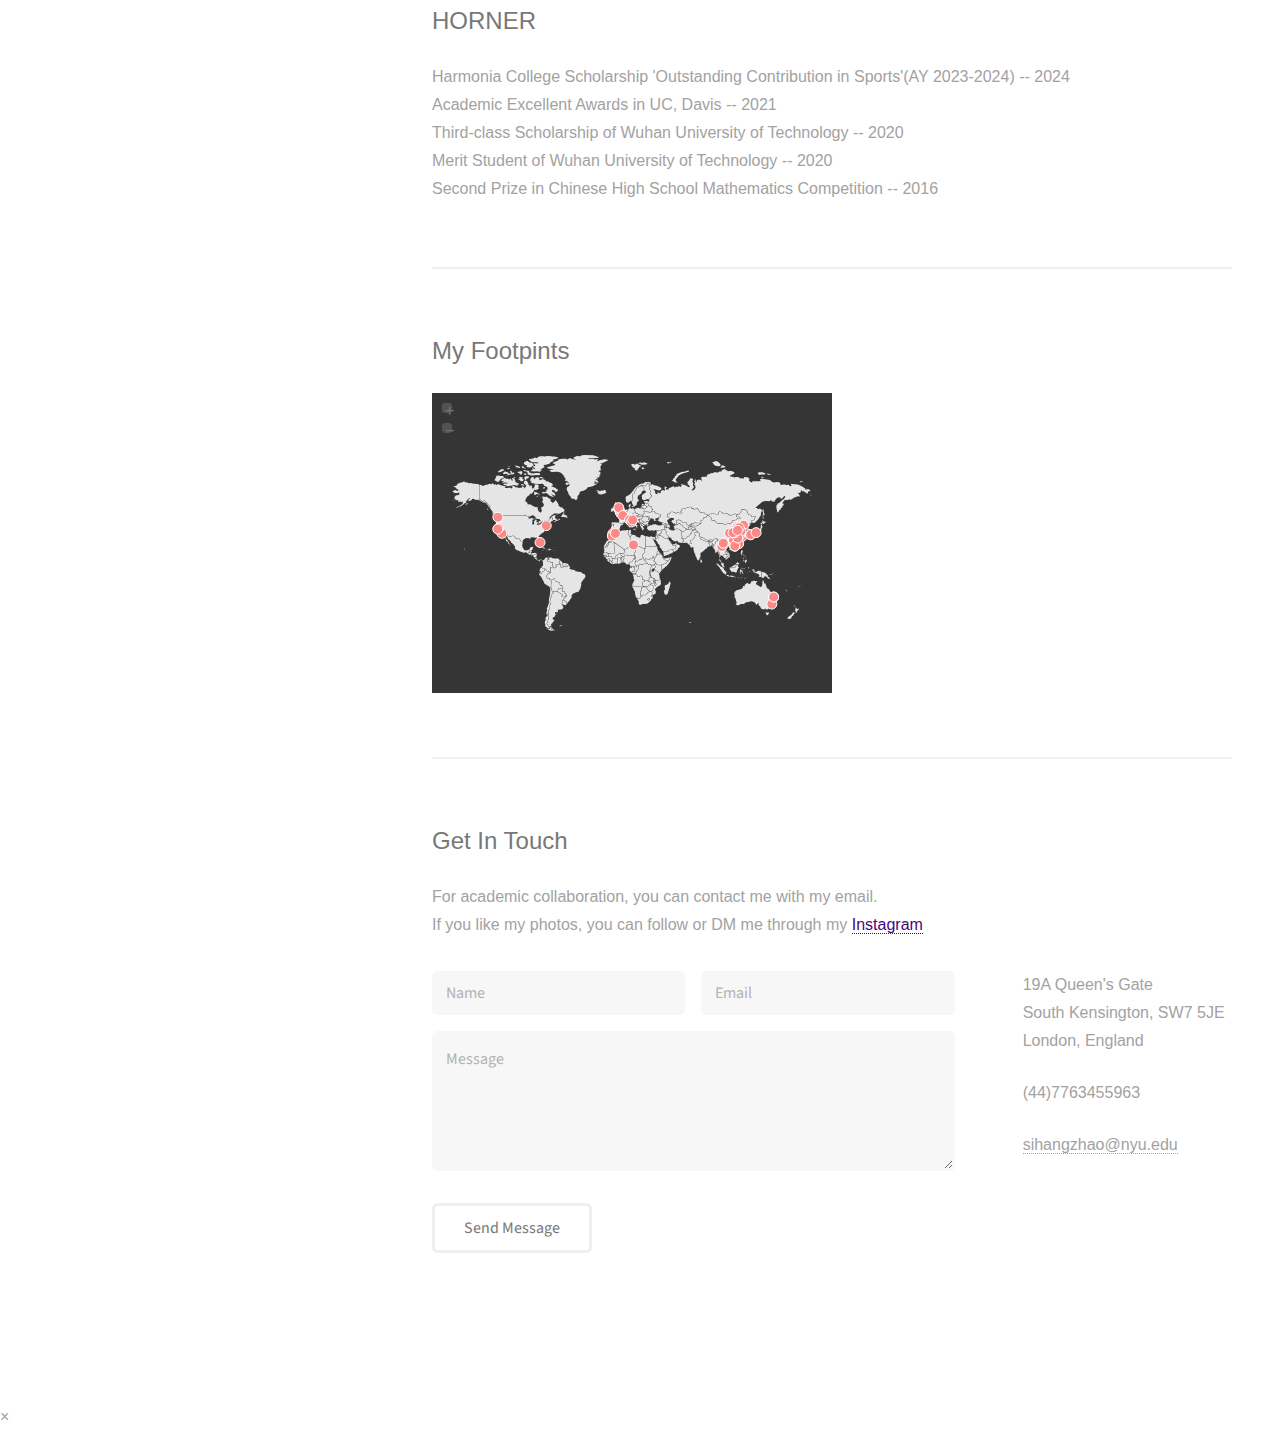
==== commit 80371131: "Change Color" ====
--- a/index.html
+++ b/index.html
@@ -74,14 +74,11 @@
 						<header class="major">
 							<h3>ABOUT ME:</h3>
 						</header>
-						<p>My name is ZHAO, Sihang, you can also call me "Nagi"(凪), which is my Japanese and English name. I am an Incoming CS PhD student @<a href = "https://cims.nyu.edu/dynamic/"> NYU Courant</a> @ <a href = "https://shanghai.nyu.edu/page/computer-science-phd-program"> Shanghai Track</a>, supervised by <a href = "https://whongyi.github.io/">Prof. Hongyi Wen.</a><br> I was diagnosed with ADHD in 2022. So please excuse my (maybe too) wild imagination and frequent moments of sudden, deep contemplation :) I am an typical <a href="https://www.16personalities.com/entp-personality">ENTP</a> who scored 142 on <a href="https://www.mensa.org/public/mensa-iq-challenge">MENSA IQ Challenge</a>.<br>
-							Basketball is my another life. I played for <a href = "https://www.imperialcollegeunion.org/activities/a-to-z/basketball"> Imperial College London Men's Basketball Team</a> as SG during 2021~2022.<br>
-							You can find my photography work in <a href = "https://www.instagram.com/akutagawa_1998/"> my Instagram</a>. The theme of my photos is the journey in search of peace and harmony, alongside the loneliness and melancholy felt along the way. <br>
-							</p>
+						<p>My name is ZHAO, Sihang, you can also call me "Nagi"(凪), which is my Japanese and English name. I am an Incoming CS PhD student @<a href = "https://cims.nyu.edu/dynamic/"> NYU Courant</a> @ <a href = "https://shanghai.nyu.edu/page/computer-science-phd-program"> Shanghai Track</a>, supervised by <a href = "https://whongyi.github.io/">Prof. Hongyi Wen.</a><br> 
 						<header class="major">
 						<h3>RESEARCH INTERESTS:</h3>
 							</header>
-								<p><p>My primary research interest lies in the AI-based interactive-accessible design, Inclusive Education System and Fairness Issues for neurodiversity (such as for dyslexia, ADHD).<br><br>
+								<p><p>My primary research interest lies in the AI-based interactive-accessible design, Inclusive Education System for neurodiversity (e.g. ADHD, ASD, etc.)<br><br>
 								</p>
 									<header class="major"></header>
 						<h3>EDUCATION:</h3>
@@ -185,6 +182,16 @@
 					</p>
 				</section> -->
 
+
+				<section id="threee">
+					<h2>More About Me</h2>
+					<p>
+						I was diagnosed with ADHD in 2022. So please excuse my (maybe too) wild imagination and frequent moments of sudden, deep contemplation :) 
+						I am an typical <a href="https://www.16personalities.com/entp-personality">ENTP</a> who scored 142 on <a href="https://www.mensa.org/public/mensa-iq-challenge">MENSA IQ Challenge</a>.<br>
+						Basketball is my another life. I played for <a href = "https://www.imperialcollegeunion.org/activities/a-to-z/basketball"> Imperial College London Men's Basketball Team</a> as SG during 2021~2022.<br>
+						You can find my photography work in <a href = "https://www.instagram.com/akutagawa_1998/"> my Instagram</a>. The theme of my photos is the journey in search of peace and harmony, alongside the loneliness and melancholy felt along the way. <br>
+					</p>
+				</section>
 				<!-- Three -->
 				<section id="threee">
 					<h2>HORNER</h2>
@@ -197,6 +204,7 @@
 					</p>
 				</section>
 				<!-- Two -->
+
 
 				<section id="four"></section>
 				<h2>My Footpints</h2>
--- a/assets/css/main.css
+++ b/assets/css/main.css
@@ -99,12 +99,12 @@
 a {
   transition: color 0.2s ease-in-out, border-color 0.2s ease-in-out;
   border-bottom: dotted 1px;
-  color: #49bf9d;
+  color: #4b057a;
   text-decoration: none;
 }
 a:hover {
   border-bottom-color: transparent;
-  color: #49bf9d !important;
+  color: #4b057a !important;
   text-decoration: none;
 }
 
@@ -1445,7 +1445,7 @@
 input[type=email]:focus,
 select:focus,
 textarea:focus {
-  border-color: #49bf9d;
+  border-color: #4b057a;
 }
 
 select {
@@ -1963,16 +1963,16 @@
 input[type=reset]:hover,
 input[type=button]:hover,
 .button:hover {
-  border-color: #49bf9d;
-  color: #49bf9d !important;
+  border-color: #57068c;
+  color: #57068c !important;
 }
 input[type=submit]:active,
 input[type=reset]:active,
 input[type=button]:active,
 .button:active {
   background-color: rgba(73, 191, 157, 0.1);
-  border-color: #49bf9d;
-  color: #49bf9d !important;
+  border-color: #57068c;
+  color: #4b057a !important;
 }
 input[type=submit].icon,
 input[type=reset].icon,
@@ -2009,8 +2009,8 @@
 input[type=reset].primary,
 input[type=button].primary,
 .button.primary {
-  background-color: #49bf9d;
-  border-color: #49bf9d;
+  background-color: #4b057a;
+  border-color: #4b057a;
   color: #ffffff !important;
 }
 input[type=submit].primary:hover,
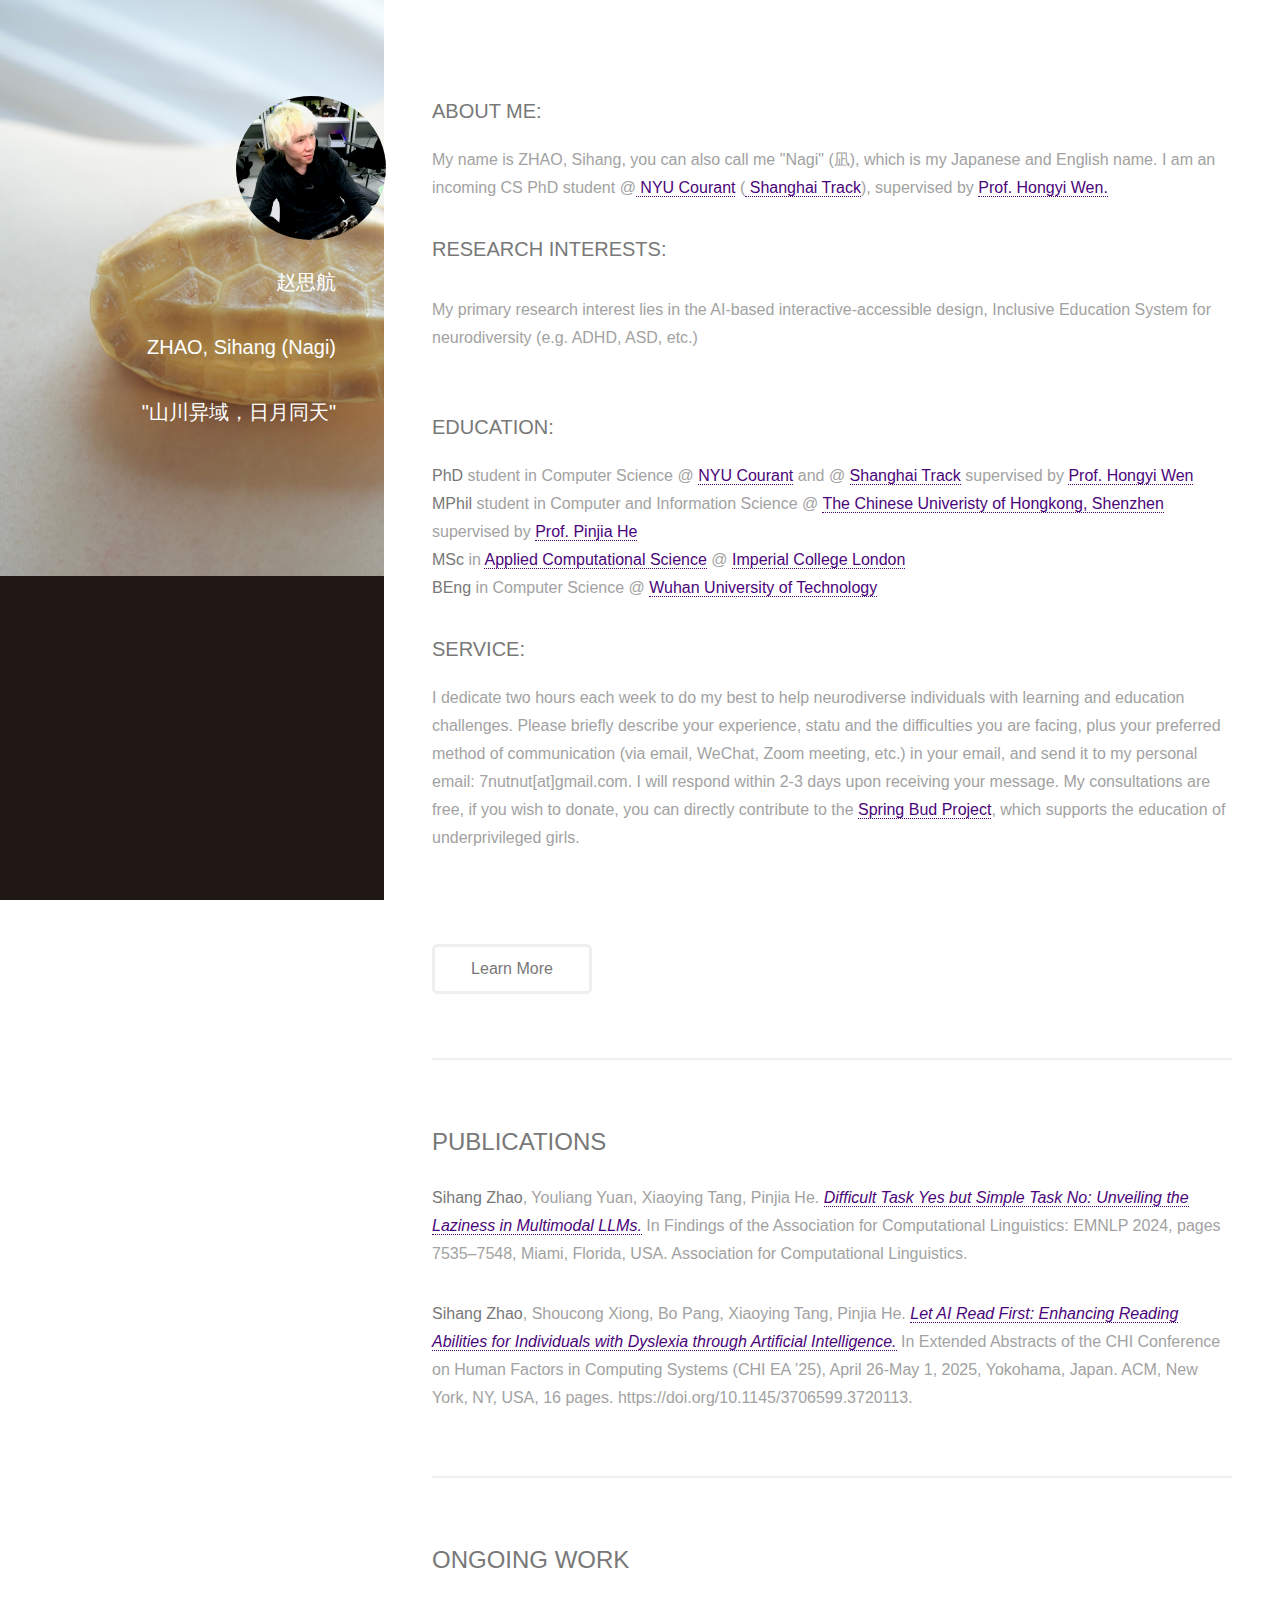
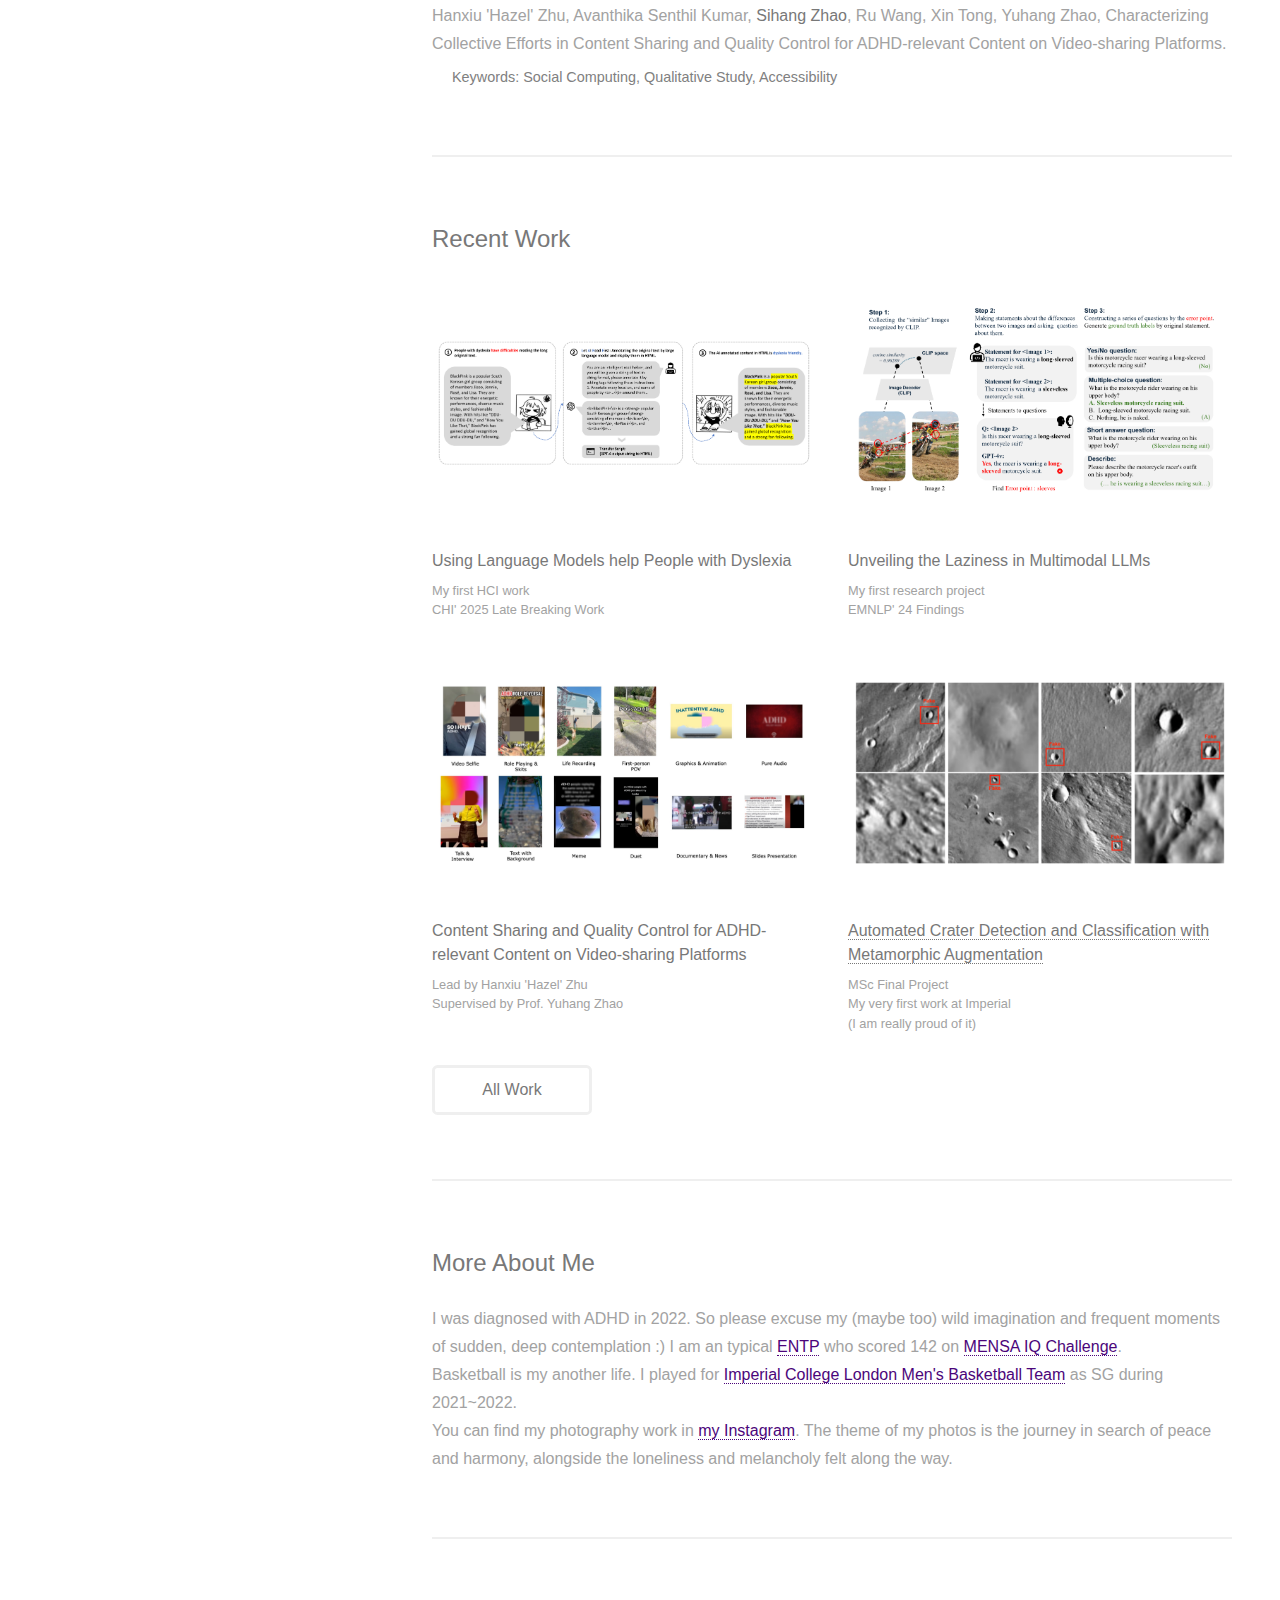
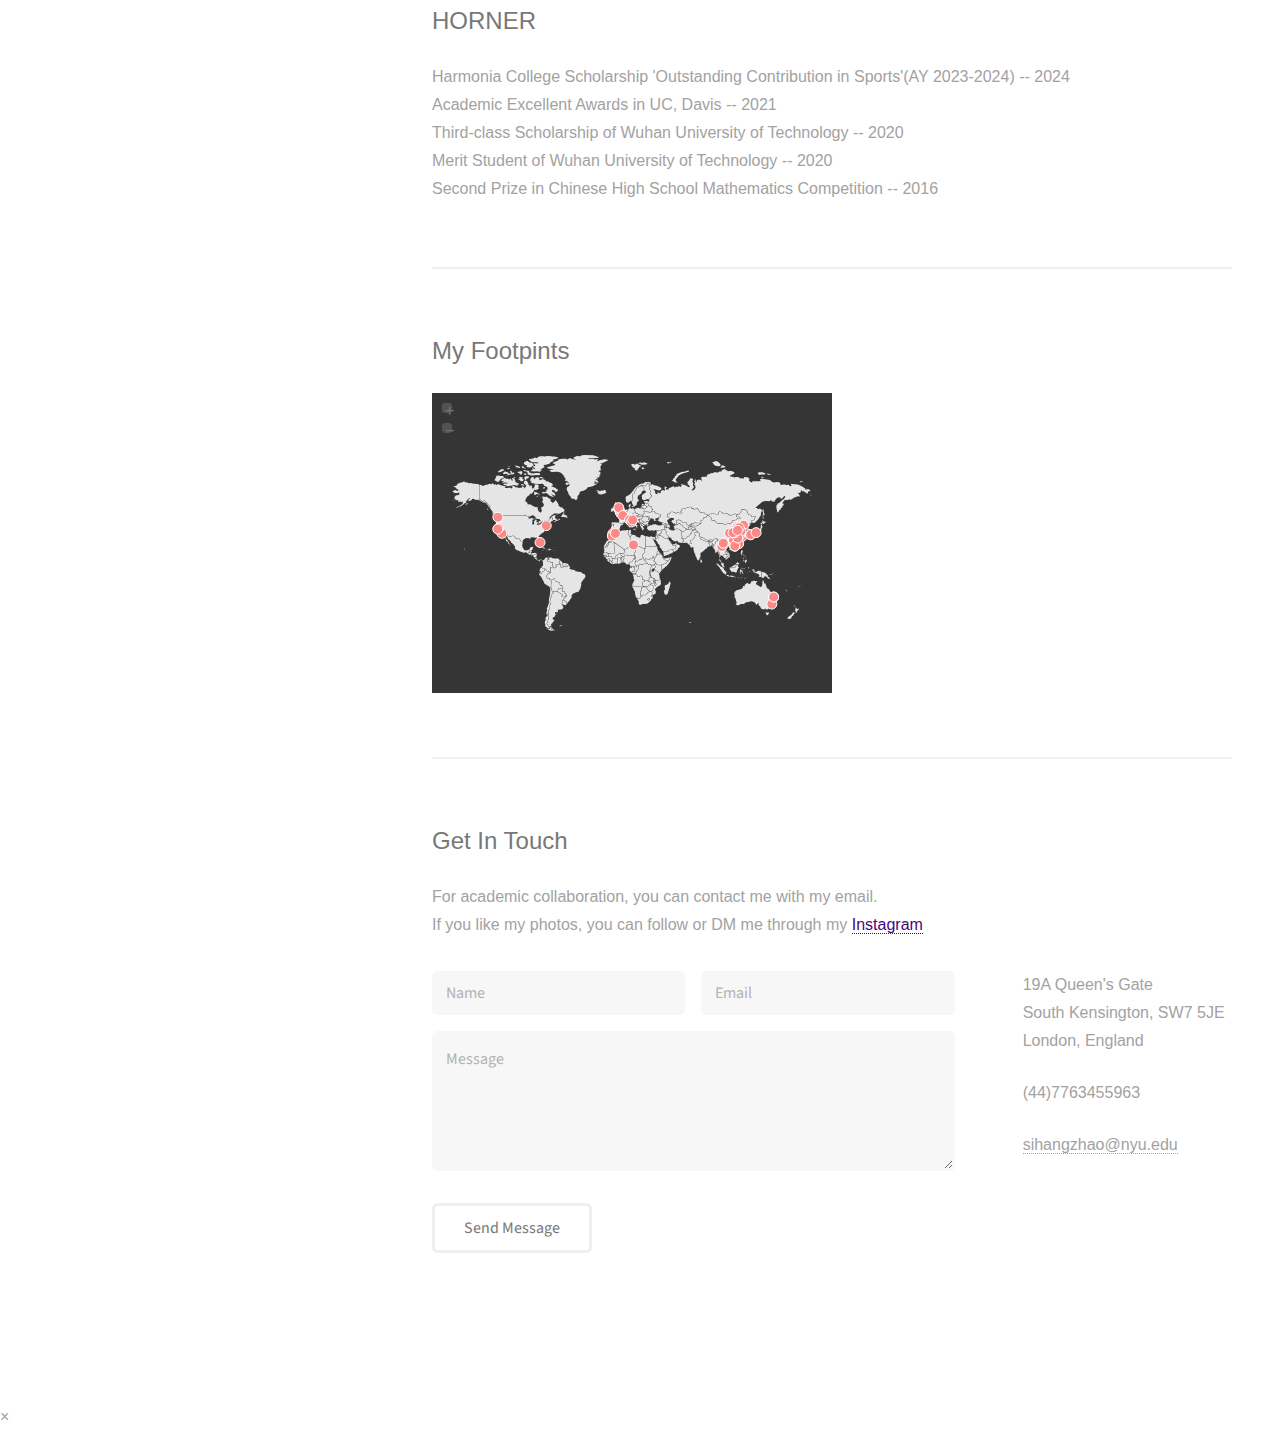
==== commit 90ce96e6: "Update index.html" ====
--- a/index.html
+++ b/index.html
@@ -74,7 +74,7 @@
 						<header class="major">
 							<h3>ABOUT ME:</h3>
 						</header>
-						<p>My name is ZHAO, Sihang, you can also call me "Nagi"(凪), which is my Japanese and English name. I am an Incoming CS PhD student @<a href = "https://cims.nyu.edu/dynamic/"> NYU Courant</a> @ <a href = "https://shanghai.nyu.edu/page/computer-science-phd-program"> Shanghai Track</a>, supervised by <a href = "https://whongyi.github.io/">Prof. Hongyi Wen.</a><br> 
+						<p>My name is ZHAO, Sihang, you can also call me "Nagi" (凪), which is my Japanese and English name. I am an incoming CS PhD student @<a href = "https://cims.nyu.edu/dynamic/"> NYU Courant</a> (<a href = "https://shanghai.nyu.edu/page/computer-science-phd-program"> Shanghai Track</a>), supervised by <a href = "https://whongyi.github.io/">Prof. Hongyi Wen.</a><br> 
 						<header class="major">
 						<h3>RESEARCH INTERESTS:</h3>
 							</header>
@@ -105,7 +105,7 @@
 				<!-- Three -->
 
 				<section id="three">
-					<h2>Publications</h2>
+					<h2>PUBLICATIONS</h2>
 					<p>
 						<b>Sihang Zhao</b>, Youliang Yuan, Xiaoying Tang, Pinjia He. <em><a href="http://arxiv.org/abs/2410.11437">Difficult Task Yes but Simple Task No: Unveiling the Laziness in Multimodal LLMs.</a></em> In Findings of the Association for Computational Linguistics: EMNLP 2024, pages 7535–7548, Miami, Florida, USA. Association for Computational Linguistics.
 					</p>
@@ -115,7 +115,7 @@
 				</section>
 
 				<section id="three">
-					<h2>ON GOING WORK</h2>
+					<h2>ONGOING WORK</h2>
 					<p style="margin-bottom: 5px;">
 						<!-- <b>Sihang Zhao</b>, Shoucong Xiong, Bo Pang, Xiaoying Tang, Pinjia He.  <em><a href="new_page_2.html"> Let AI Read First: Enhancing Reading Abilities for Individuals with Dyslexia through Artificial Intelligence.</em></a><br>
 						<div style="margin-left: 20px; margin-bottom: 10px; font-size: 90%; color: gray;">
@@ -168,7 +168,7 @@
 						</article>
 					</div>
 					<ul class="actions">
-						<li><a href="new_page.html" class="button">All Work</a></li>
+						<li><a href="https://scholar.google.com.hk/citations?user=aCnC04IAAAAJ&hl=zh-CN&oi=sra" class="button">All Work</a></li>
 					</ul>
 				</section>
 
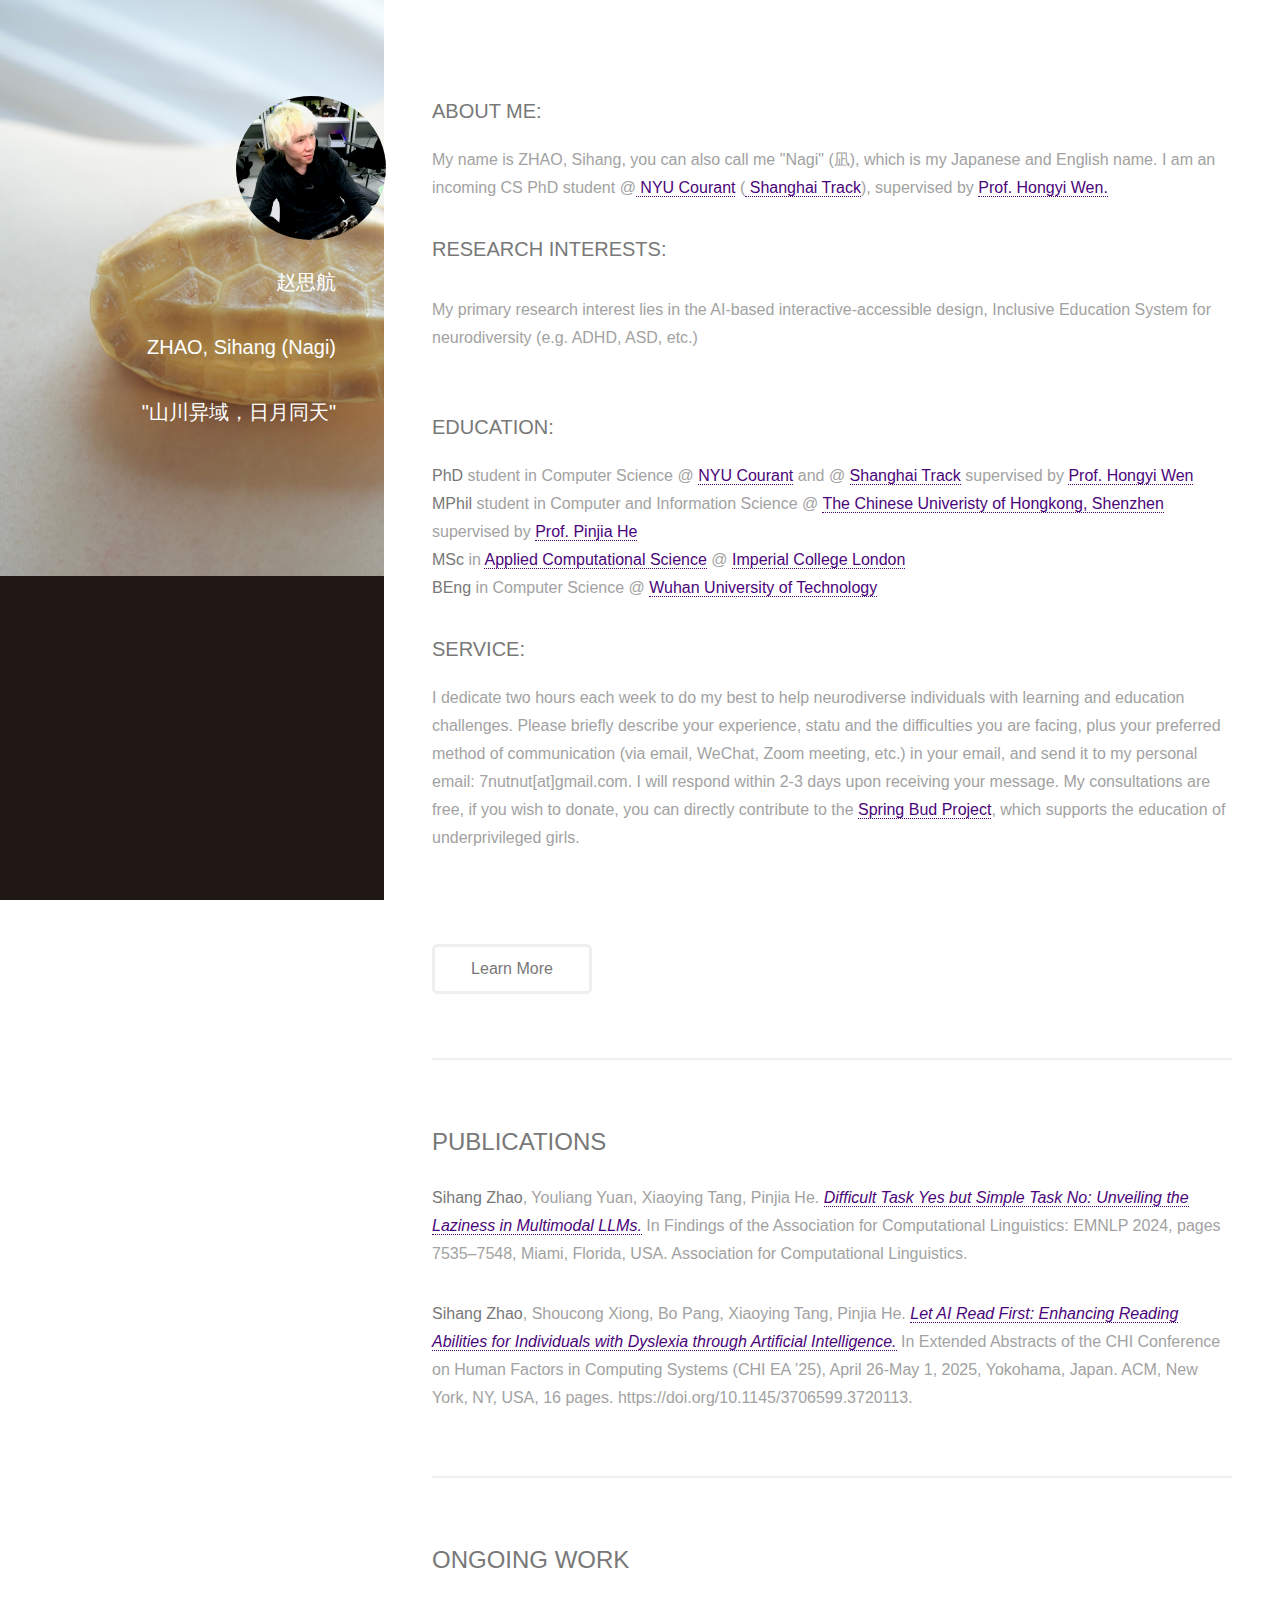
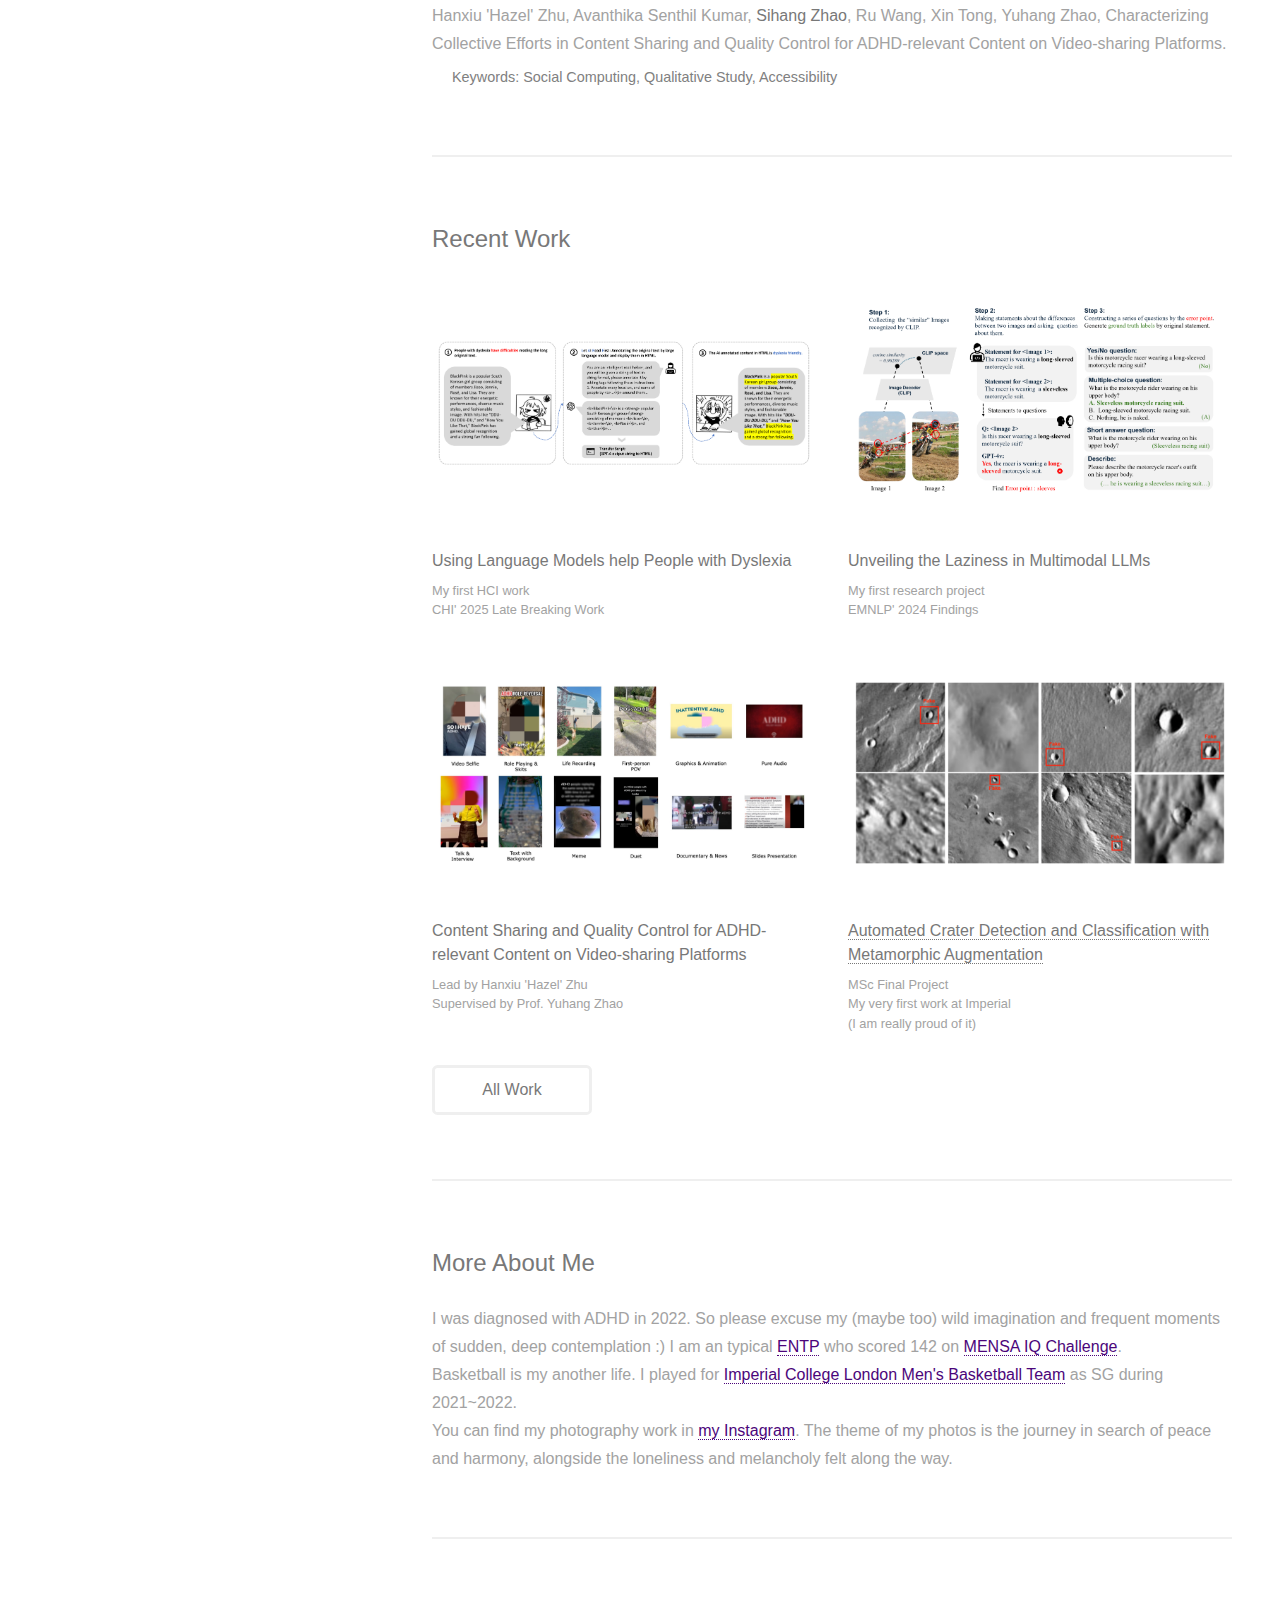
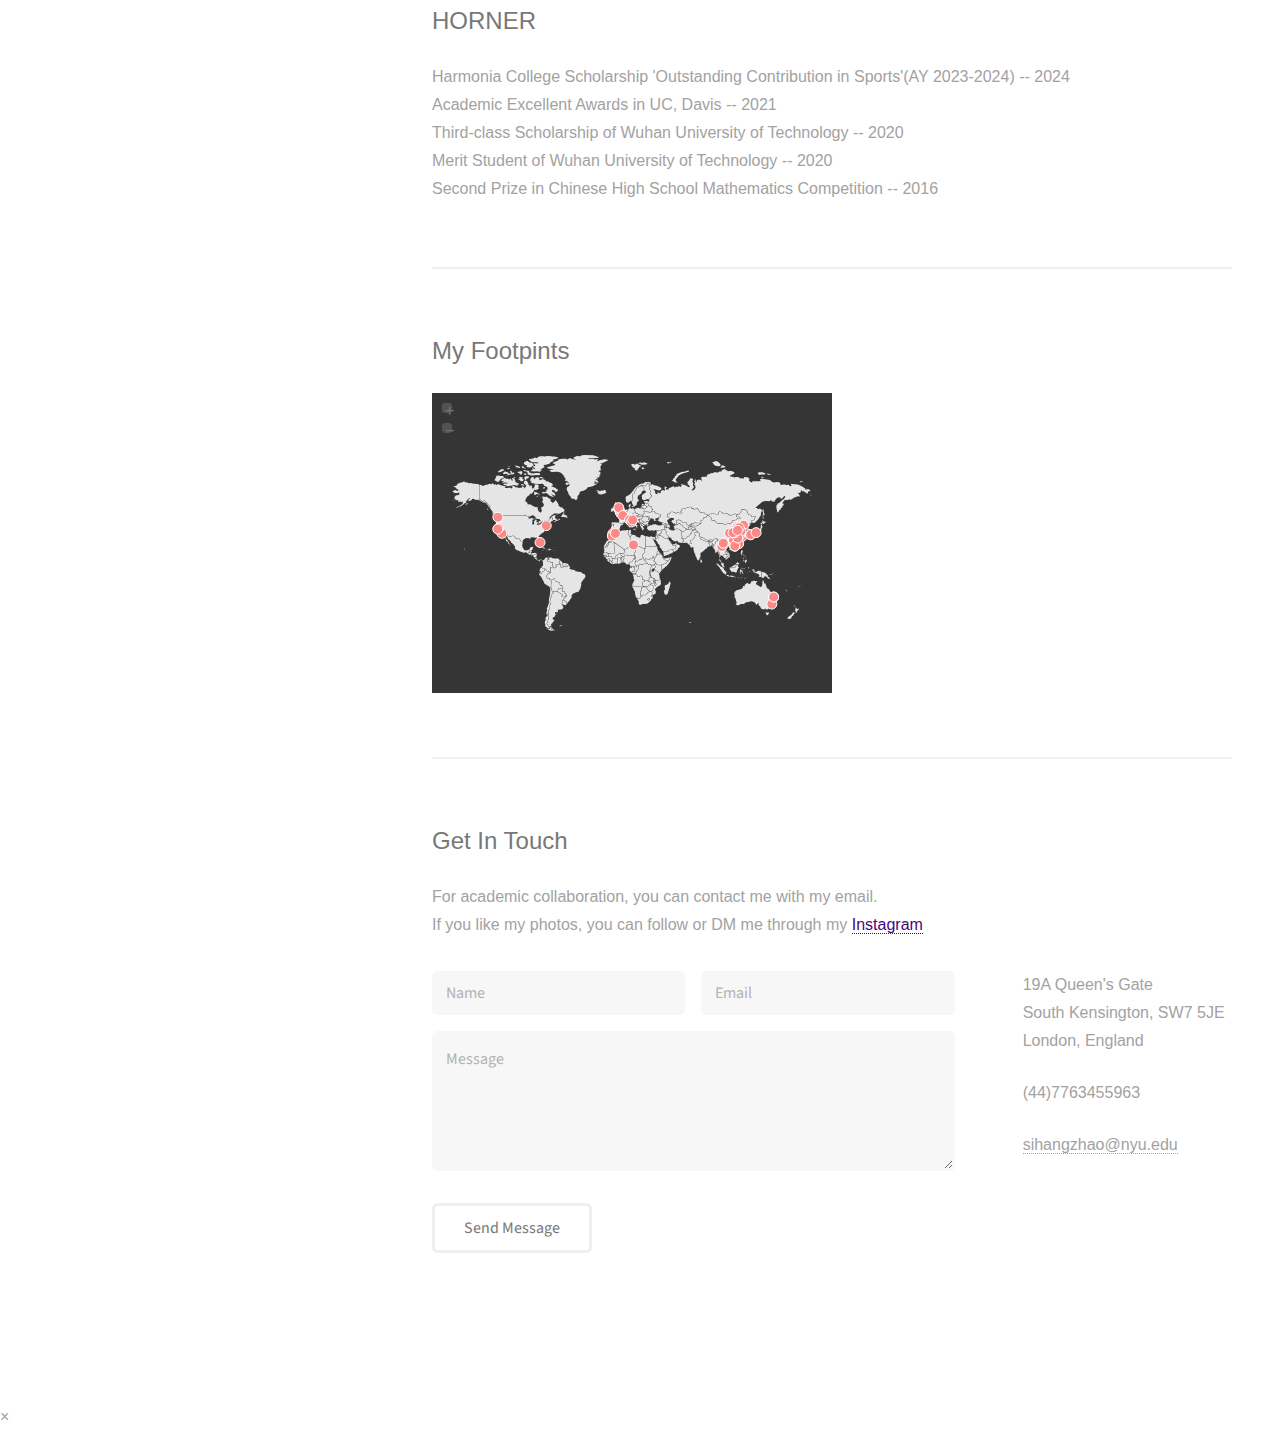
==== commit a6c61483: "Update index.html" ====
--- a/index.html
+++ b/index.html
@@ -134,7 +134,7 @@
 					<h2>Recent Work</h2>
 					<div class="row">
 						<article class="col-6 col-12-xsmall work-item">
-							<a href="https://github.com/LARF2025/LARF-CHI-EA-25" class="image fit thumb">
+							<a href="https://github.com/LARF2025/LARF-CHI-EA-25"  target="_blank" class="image fit thumb">
 								<img src="images/LARF.png" alt="" />
 							</a>
 							<h3>Using Language Models help People with Dyslexia</h3>
@@ -143,24 +143,24 @@
 						</article>
 					
 						<article class="col-6 col-12-xsmall work-item">
-							<a href="https://github.com/Akutagawa1998/LazyBench" class="image fit thumb">
+							<a href="https://github.com/Akutagawa1998/LazyBench"  target="_blank" class="image fit thumb">
 								<img src="images/LAZY.png" alt="" />
 							</a>
 							<h3>Unveiling the Laziness in Multimodal LLMs</h3>
 							<p>My first research project</p>
-							<p>EMNLP' 24 Findings</p>
+							<p>EMNLP' 2024 Findings</p>
 						</article>
 
 					
 						<article class="col-6 col-12-xsmall work-item">
-							<a href="images/fulls/04.jpg" class="image fit thumb"><img src="images\LINK.png" alt="" /></a>
+							<a href="images/fulls/04.jpg"  target="_blank" class="image fit thumb"><img src="images\LINK.png" alt="" /></a>
 							<h3>Content Sharing and Quality Control for ADHD-relevant Content on Video-sharing Platforms</h3>
 							<p>Lead by Hanxiu 'Hazel' Zhu</p>
 							<p>Supervised by Prof. Yuhang Zhao</p>
 						</article>
 
 						<article class="col-6 col-12-xsmall work-item">
-							<a href="images/fulls/01.jpeg" class="image fit thumb"> <img src="images\crater.png" alt="" /></a>
+							<a href="images/fulls/01.jpeg"  target="_blank" class="image fit thumb"> <img src="images\crater.png" alt="" /></a>
 							<h3><a href="new_page.html"> Automated Crater Detection and Classification with Metamorphic Augmentation</a></h3>
 							<p>MSc Final Project</p>
 							<p>My very first work at Imperial</p>
